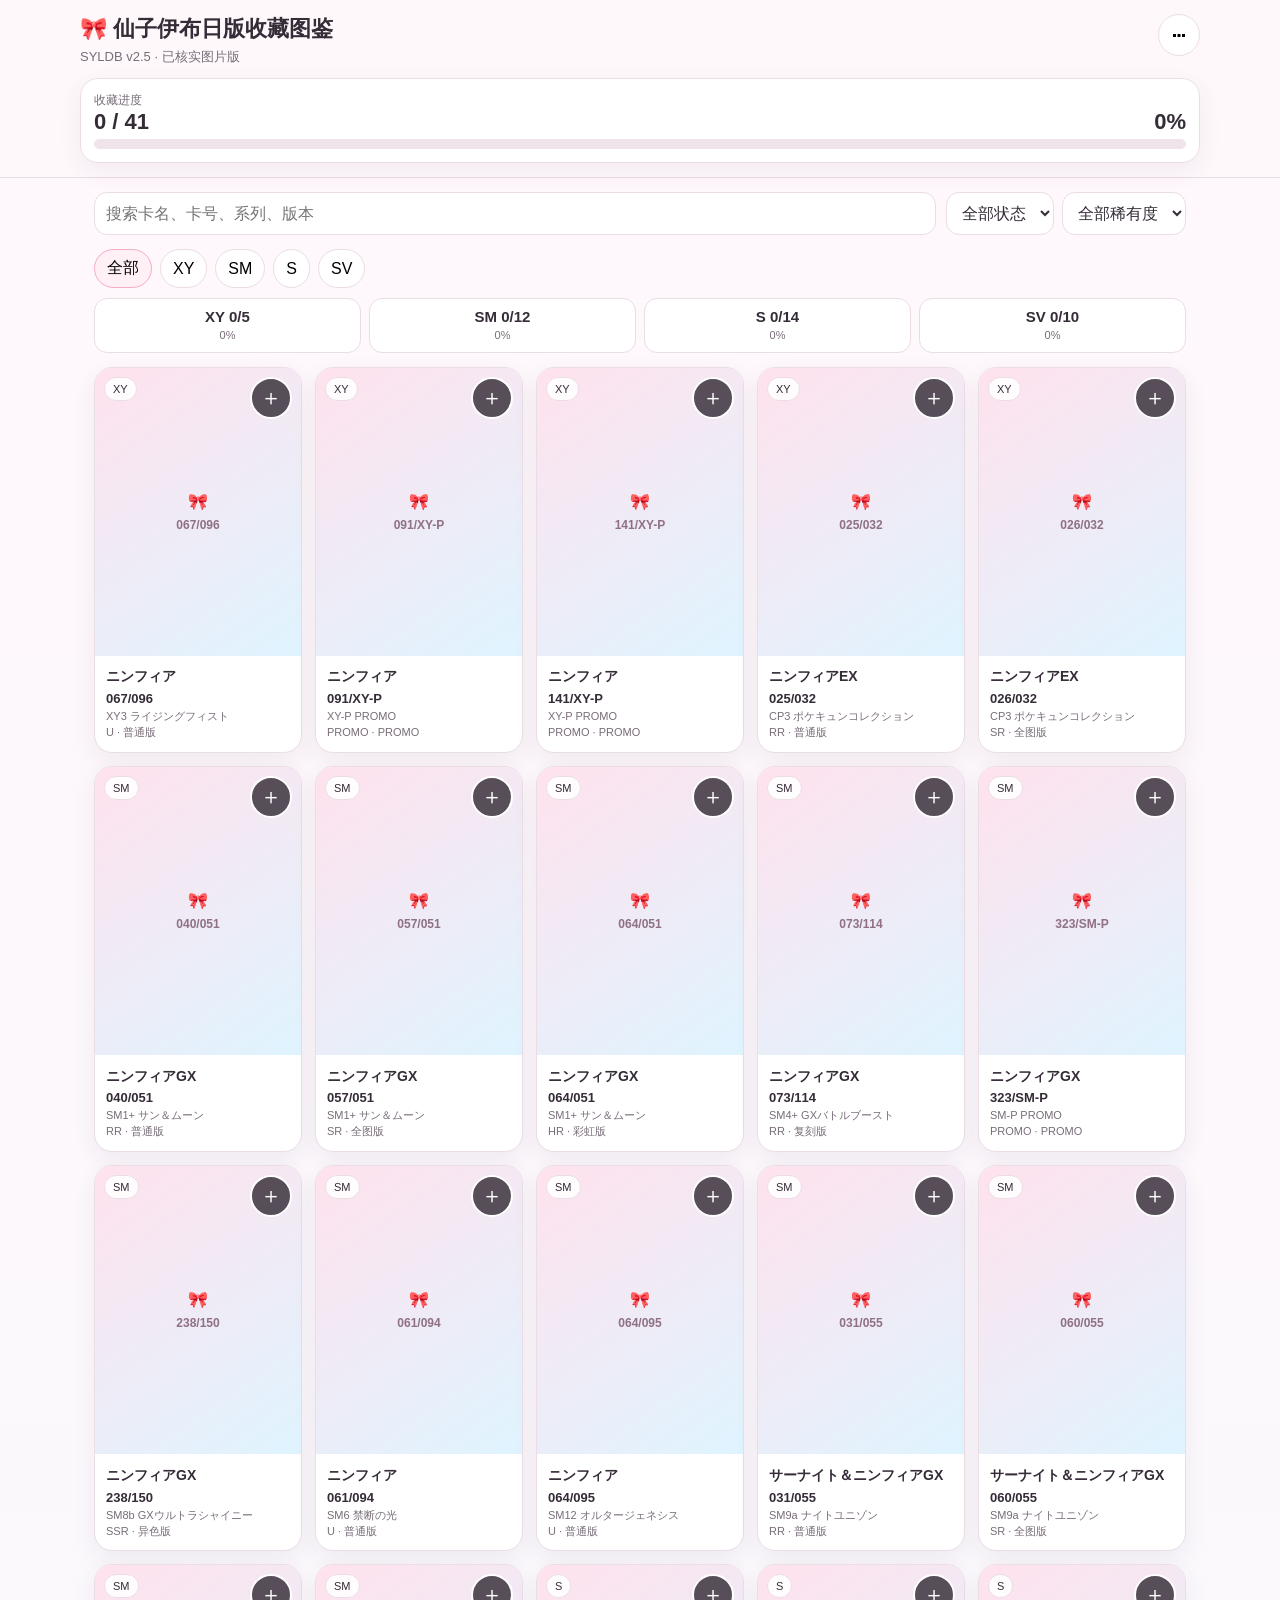
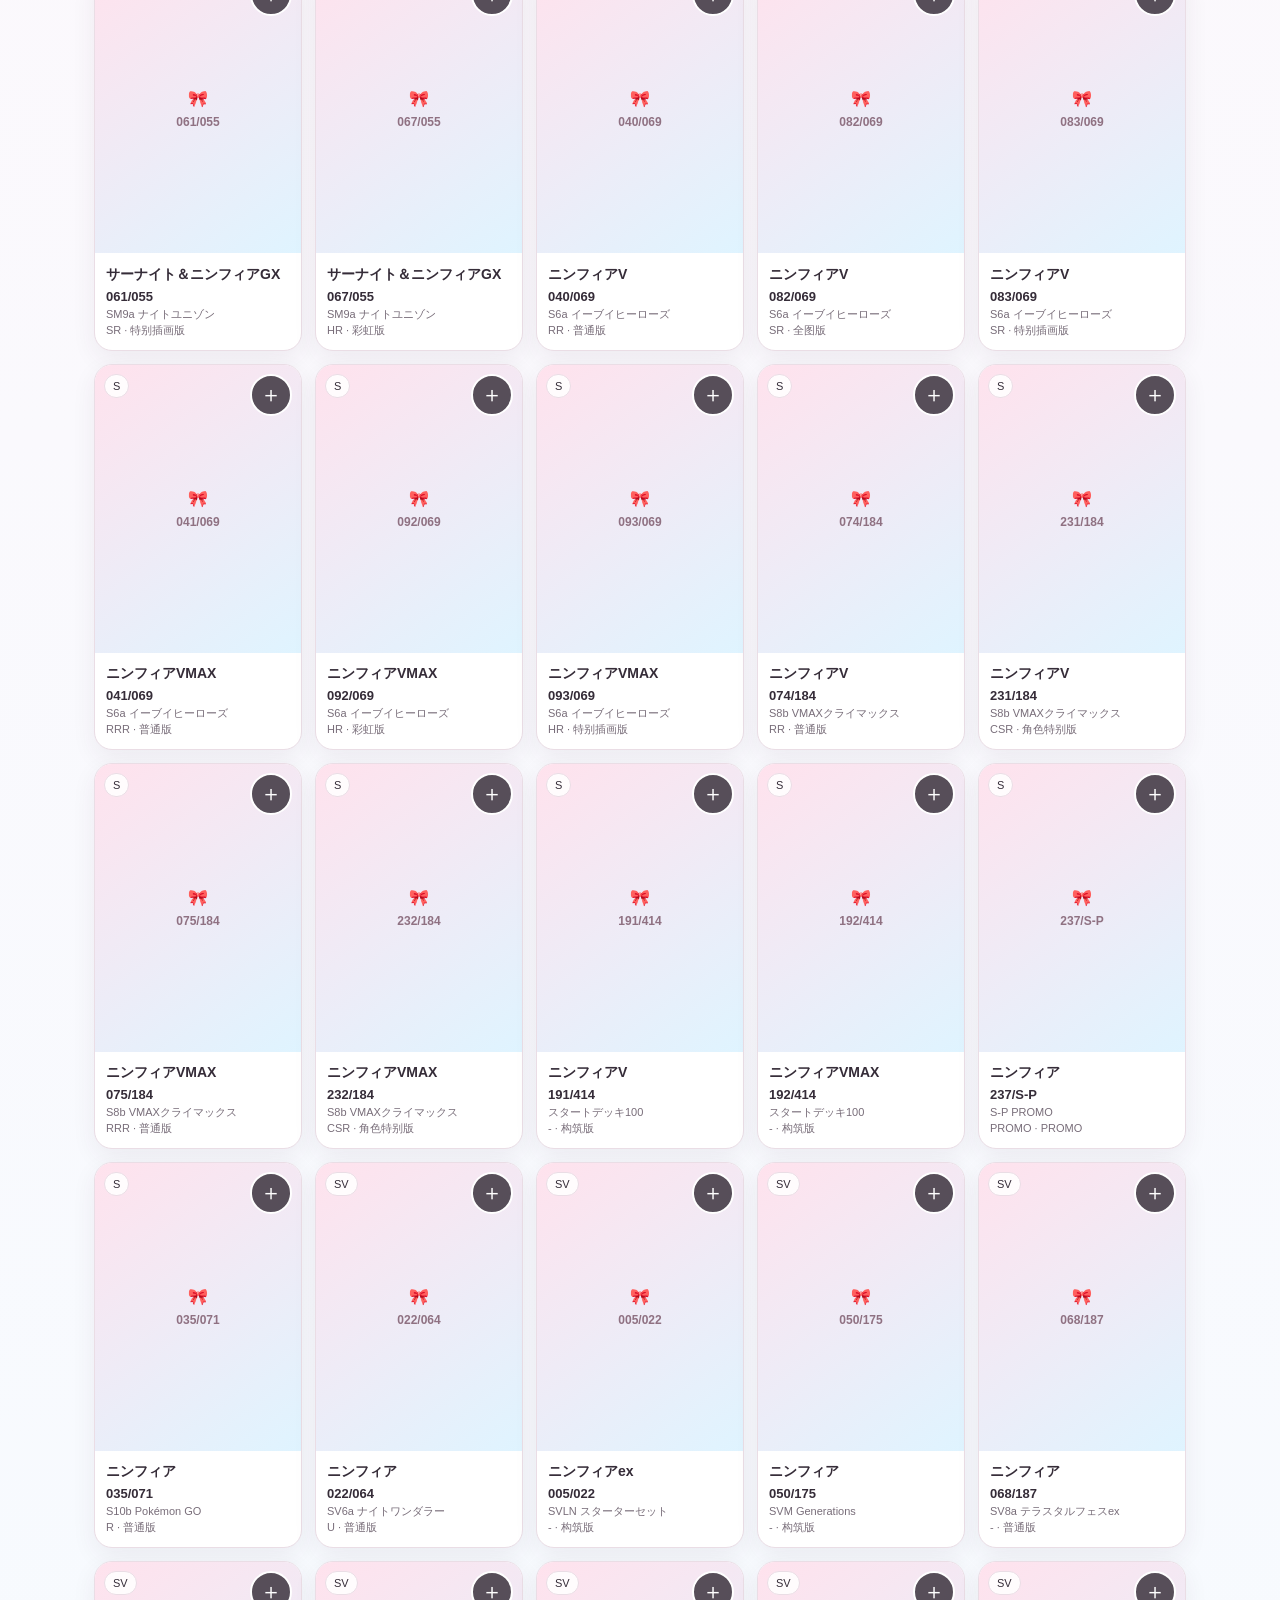
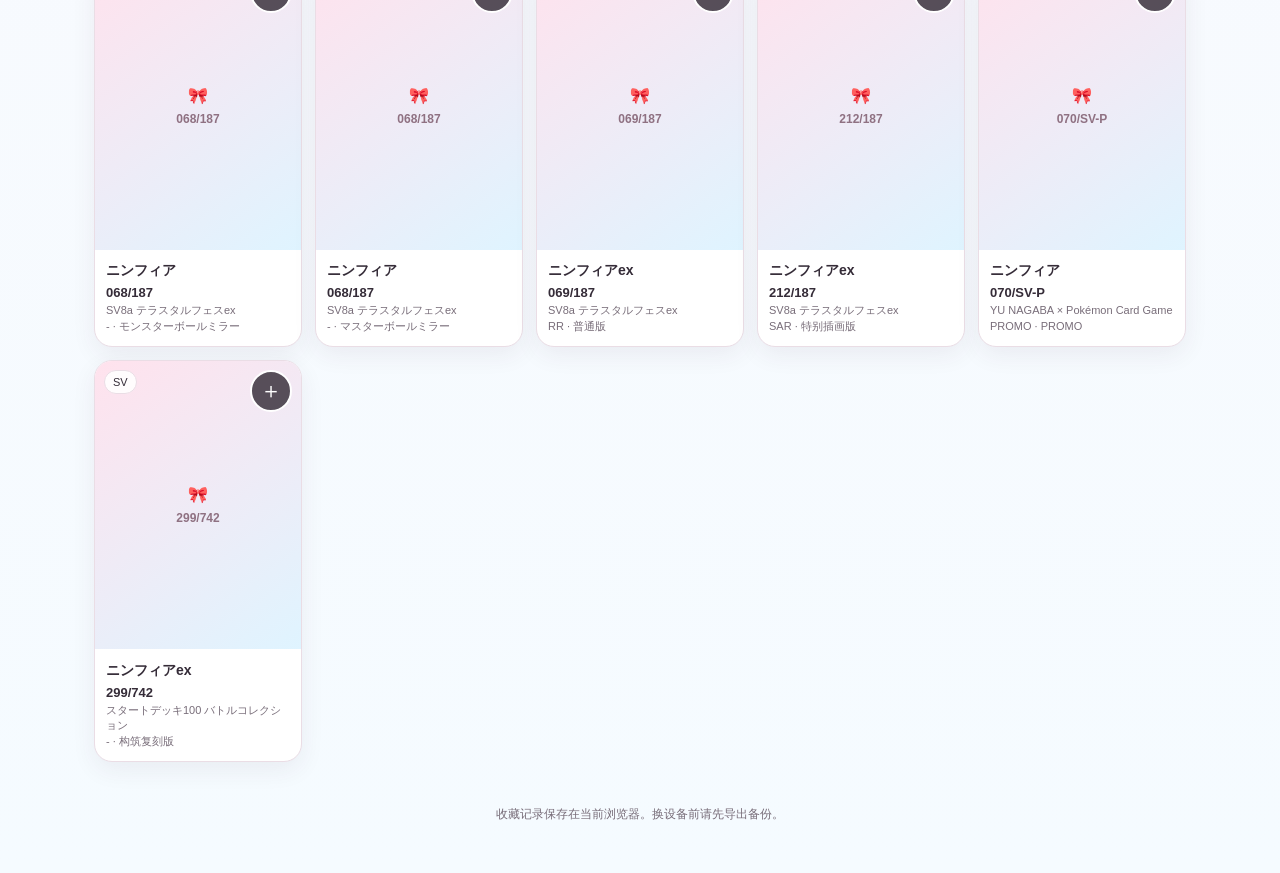
==== index.html @ 6b94fd40 "Add files via upload" ====
<!doctype html>
<html lang="zh-CN">
<head>
<meta charset="utf-8">
<meta name="viewport" content="width=device-width,initial-scale=1,viewport-fit=cover">
<meta name="theme-color" content="#f5abc8">
<meta name="apple-mobile-web-app-capable" content="yes">
<meta name="apple-mobile-web-app-status-bar-style" content="default">
<link rel="manifest" href="manifest.json">
<link rel="stylesheet" href="style-v25.css?v=2501">
<title>仙子伊布日版收藏图鉴</title>
</head>
<body>
<header class="app-header">
  <div class="title-row">
    <div>
      <h1>🎀 仙子伊布日版收藏图鉴</h1>
      <p>SYLDB v2.5 · 已核实图片版</p>
    </div>
    <button id="menuBtn" class="icon-btn" aria-label="更多">⋯</button>
  </div>
  <div class="summary-card">
    <div>
      <div class="summary-label">收藏进度</div>
      <div id="summaryCount" class="summary-number">0 / 0</div>
    </div>
    <div id="summaryPercent" class="summary-percent">0%</div>
    <div class="progress"><div id="progressBar"></div></div>
  </div>
</header>

<main>
  <section class="controls">
    <input id="searchInput" type="search" placeholder="搜索卡名、卡号、系列、版本">
    <div class="filter-row">
      <select id="statusFilter">
        <option value="all">全部状态</option>
        <option value="owned">已收集</option>
        <option value="missing">未收集</option>
      </select>
      <select id="rarityFilter">
        <option value="all">全部稀有度</option>
      </select>
    </div>
  </section>

  <nav id="eraTabs" class="era-tabs"></nav>

  <section id="eraStats" class="era-stats"></section>

  <section id="cardGrid" class="card-grid"></section>
  <div id="emptyState" class="empty-state" hidden>没有符合条件的卡。</div>
</main>

<div id="menuSheet" class="sheet" hidden>
  <div class="sheet-panel">
    <h2>数据管理</h2>
    <button id="exportBtn">导出收藏备份</button>
    <label class="sheet-action">导入收藏备份<input id="importFile" type="file" accept=".json" hidden></label>
    <button id="migrateBtn">迁移旧版收藏记录</button>
    <button id="resetBtn" class="danger">清空收藏状态</button>
    <button id="closeMenuBtn" class="secondary">关闭</button>
  </div>
</div>

<div id="detailModal" class="modal" hidden>
  <div class="modal-panel">
    <button id="closeModalBtn" class="modal-close">×</button>
    <div id="modalVisual" class="modal-visual"></div>
    <h2 id="modalName"></h2>
    <div id="modalNumber" class="modal-number"></div>
    <dl id="modalMeta"></dl>
    <button id="modalOwnedBtn" class="owned-action"></button>
    <a id="modalSource" target="_blank" rel="noopener" hidden>查看资料来源</a>
  </div>
</div>

<footer>收藏记录保存在当前浏览器。换设备前请先导出备份。</footer>
<script src="app-v25.js?v=2501"></script>
</body>
</html>
---- style-v25.css ----
:root{
  --pink:#f5abc8;--pink-soft:#fff0f6;--blue:#8fd0ec;--ink:#352c38;
  --muted:#786d79;--line:#eadde5;--bg:#fff8fb;--ok:#3ca66a;--danger:#c94f65;
}
*{box-sizing:border-box}
html,body{margin:0;min-height:100%;font-family:-apple-system,BlinkMacSystemFont,"Segoe UI","Noto Sans SC","Hiragino Sans",sans-serif;background:linear-gradient(180deg,#fff7fb,#f5fbff);color:var(--ink)}
button,input,select,label{font:inherit}
.app-header{position:sticky;top:0;z-index:20;padding:14px;background:rgba(255,248,251,.92);backdrop-filter:blur(16px);border-bottom:1px solid var(--line)}
.title-row{display:flex;justify-content:space-between;align-items:flex-start;gap:10px;max-width:1120px;margin:auto}
h1{font-size:22px;margin:0}.title-row p{margin:4px 0 0;font-size:13px;color:var(--muted)}
.icon-btn{width:42px;height:42px;border-radius:50%;border:1px solid var(--line);background:white;font-size:24px}
.summary-card{max-width:1120px;margin:12px auto 0;background:white;border:1px solid var(--line);border-radius:18px;padding:13px;display:grid;grid-template-columns:1fr auto;gap:4px 14px;box-shadow:0 8px 24px rgba(74,45,66,.07)}
.summary-label{font-size:12px;color:var(--muted)}.summary-number{font-size:22px;font-weight:800}.summary-percent{font-size:22px;font-weight:800;align-self:end}
.progress{grid-column:1/-1;height:10px;background:#eee4ea;border-radius:999px;overflow:hidden}.progress div{height:100%;width:0;background:linear-gradient(90deg,var(--pink),var(--blue));transition:.25s}
main{max-width:1120px;margin:auto;padding:14px}
.controls{display:grid;grid-template-columns:1fr auto;gap:10px;margin-bottom:12px}
.controls input,.controls select{border:1px solid var(--line);background:white;border-radius:13px;padding:11px;color:var(--ink)}
.filter-row{display:flex;gap:8px}
.era-tabs{display:flex;gap:8px;overflow:auto;padding:2px 0 10px}
.era-tab{border:1px solid var(--line);background:white;border-radius:999px;padding:8px 12px;white-space:nowrap}.era-tab.active{background:var(--pink-soft);border-color:var(--pink)}
.era-stats{display:grid;grid-template-columns:repeat(4,1fr);gap:8px;margin:0 0 14px}
.stat-box{background:white;border:1px solid var(--line);border-radius:13px;padding:9px;text-align:center}.stat-box b{display:block;font-size:15px}.stat-box span{font-size:11px;color:var(--muted)}
.card-grid{display:grid;grid-template-columns:repeat(auto-fill,minmax(185px,1fr));gap:13px}
.card{background:white;border:1px solid var(--line);border-radius:18px;overflow:hidden;box-shadow:0 8px 24px rgba(76,45,68,.07);position:relative;cursor:pointer}
.card.owned{outline:3px solid rgba(60,166,106,.45)}
.card-visual{aspect-ratio:2.5/3.5;background:linear-gradient(145deg,#ffe2ed,#dff4ff);display:grid;place-items:center;position:relative;overflow:hidden}
.card-visual img{width:100%;height:100%;object-fit:contain}
.card-placeholder{text-align:center;padding:12px;font-weight:800;color:#8f7182}.card-placeholder small{display:block;margin-top:7px;font-size:12px;font-weight:600}
.era-badge{position:absolute;top:9px;left:9px;padding:5px 8px;background:rgba(255,255,255,.9);border:1px solid var(--line);border-radius:999px;font-size:11px}
.owned-toggle{position:absolute;top:9px;right:9px;width:42px;height:42px;border-radius:50%;border:2px solid white;background:rgba(53,44,56,.82);color:white;font-size:22px;z-index:2}.owned .owned-toggle{background:var(--ok)}
.card-body{padding:11px}.card-name{font-size:14px;font-weight:800;line-height:1.35}.card-number{font-size:13px;font-weight:700;margin-top:5px}.card-meta{font-size:11px;color:var(--muted);line-height:1.45;margin-top:3px}
.empty-state{text-align:center;color:var(--muted);padding:45px 10px}
.sheet,.modal{position:fixed;inset:0;background:rgba(42,31,42,.36);z-index:50;display:grid;place-items:end center;padding:14px}
.sheet-panel,.modal-panel{width:min(520px,100%);background:white;border-radius:22px;padding:18px;box-shadow:0 20px 50px rgba(0,0,0,.2)}
.sheet-panel h2{margin-top:0}.sheet-panel button,.sheet-action{display:block;width:100%;border:1px solid var(--line);background:white;border-radius:13px;padding:12px;margin-top:9px;text-align:center;cursor:pointer}.sheet-panel .danger{color:var(--danger)}.sheet-panel .secondary{background:#f7f3f5}
.modal{place-items:center}.modal-panel{position:relative;max-height:90vh;overflow:auto}.modal-close{position:absolute;right:12px;top:12px;width:38px;height:38px;border-radius:50%;border:0;background:rgba(255,255,255,.9);font-size:25px}
.modal-visual{height:310px;border-radius:16px;background:linear-gradient(145deg,#ffe2ed,#dff4ff);display:grid;place-items:center;overflow:hidden;font-size:55px}.modal-visual img{width:100%;height:100%;object-fit:contain}
.modal-panel h2{margin-bottom:4px}.modal-number{font-weight:800}.modal-panel dl{display:grid;grid-template-columns:auto 1fr;gap:8px 14px;font-size:14px}.modal-panel dt{color:var(--muted)}.modal-panel dd{margin:0}
.owned-action{width:100%;border:0;border-radius:13px;padding:12px;background:var(--ink);color:white;font-weight:800}.owned-action.is-owned{background:var(--ok)}
#modalSource{display:block;text-align:center;margin-top:12px;color:#267a9f;text-decoration:none}
footer{text-align:center;padding:30px 15px 50px;color:var(--muted);font-size:12px}
[hidden]{display:none!important}
@media(max-width:720px){
  .controls{grid-template-columns:1fr}.filter-row{display:grid;grid-template-columns:1fr 1fr}
  .era-stats{grid-template-columns:repeat(2,1fr)}
  .card-grid{grid-template-columns:repeat(2,minmax(0,1fr));gap:10px}
  .card-body{padding:9px}.card-name{font-size:13px}
}

/* V2.2 hard safety rules: prevent any remote image from expanding the page. */
img{display:block;max-width:100%;height:auto}
.card-grid>.card{min-width:0}
.card-visual{width:100%;height:auto;min-height:0;contain:layout paint;isolation:isolate}
.card-visual>img{
  position:absolute!important;
  inset:0!important;
  width:100%!important;
  height:100%!important;
  max-width:100%!important;
  max-height:100%!important;
  object-fit:contain!important;
  object-position:center!important;
  margin:0!important;
}
.card-placeholder{position:relative;z-index:0}
.modal-visual>img{
  width:100%!important;
  height:100%!important;
  max-width:100%!important;
  max-height:100%!important;
  object-fit:contain!important;
}
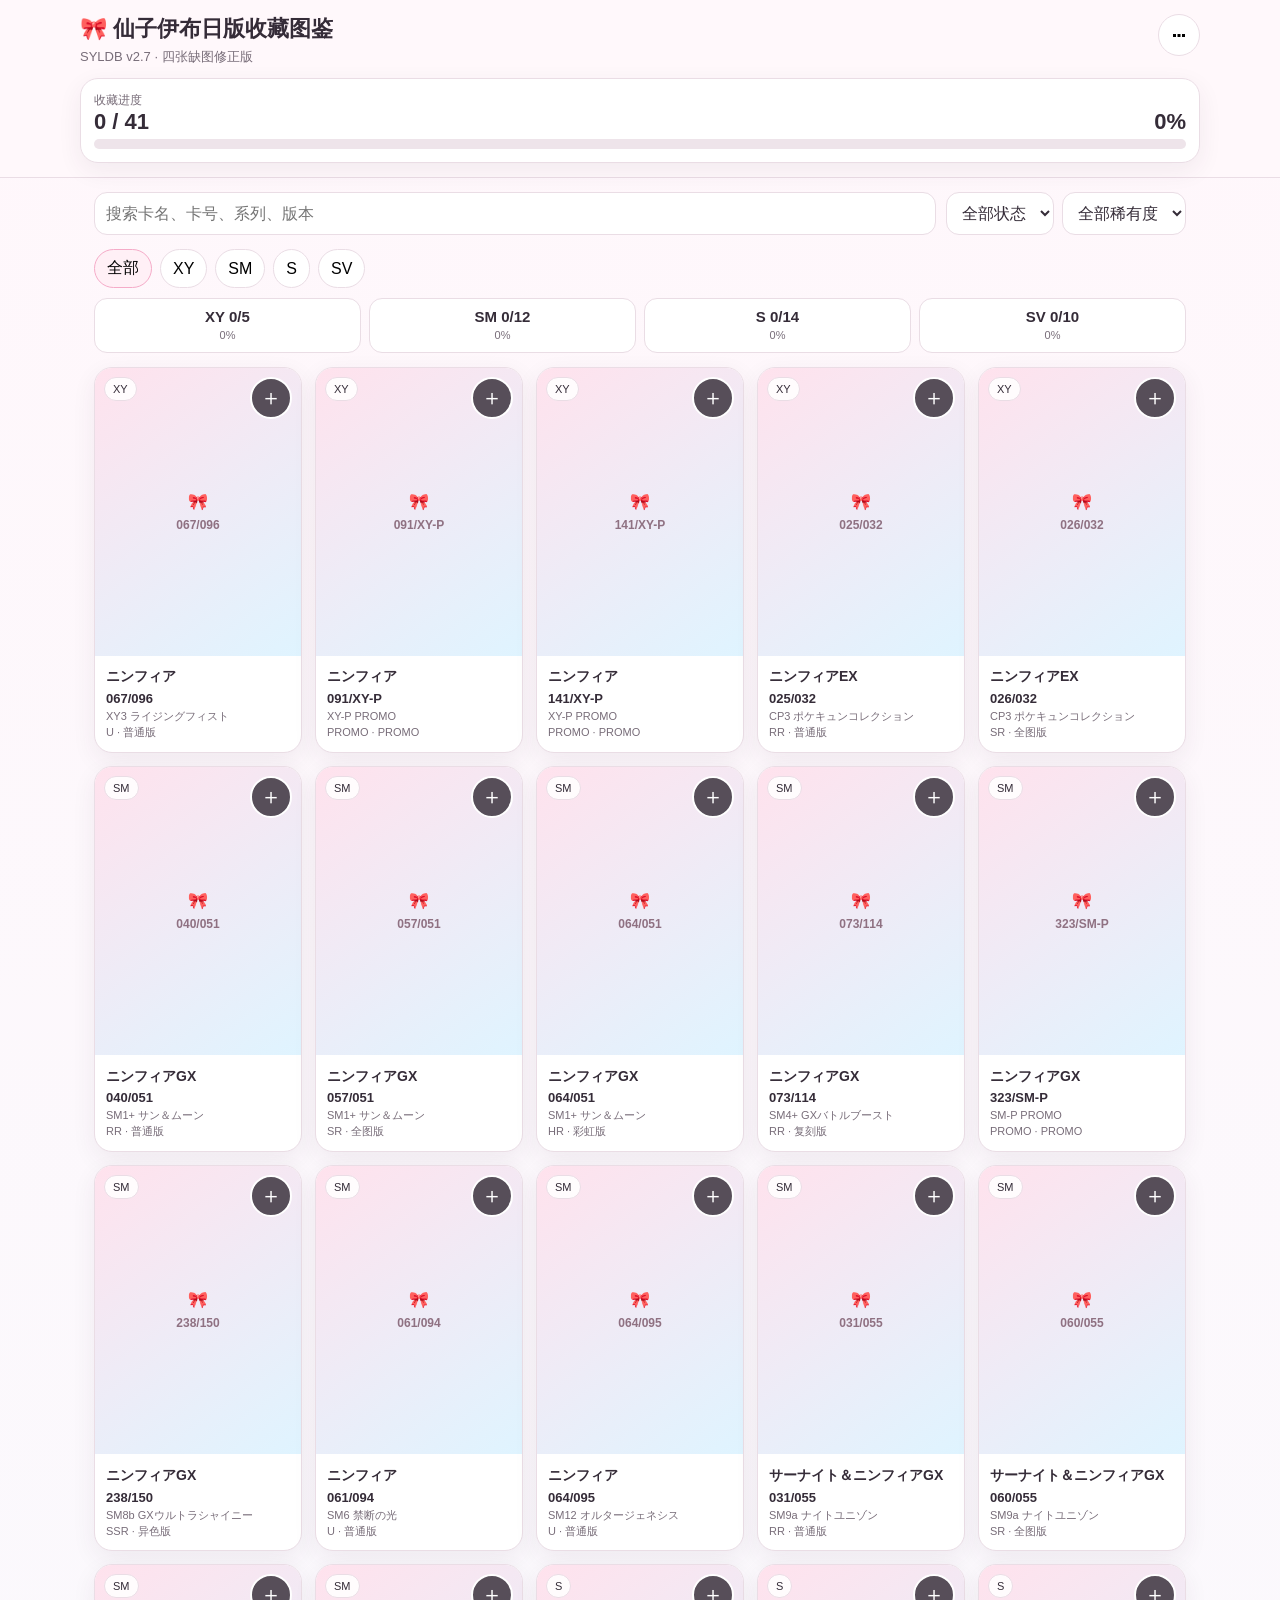
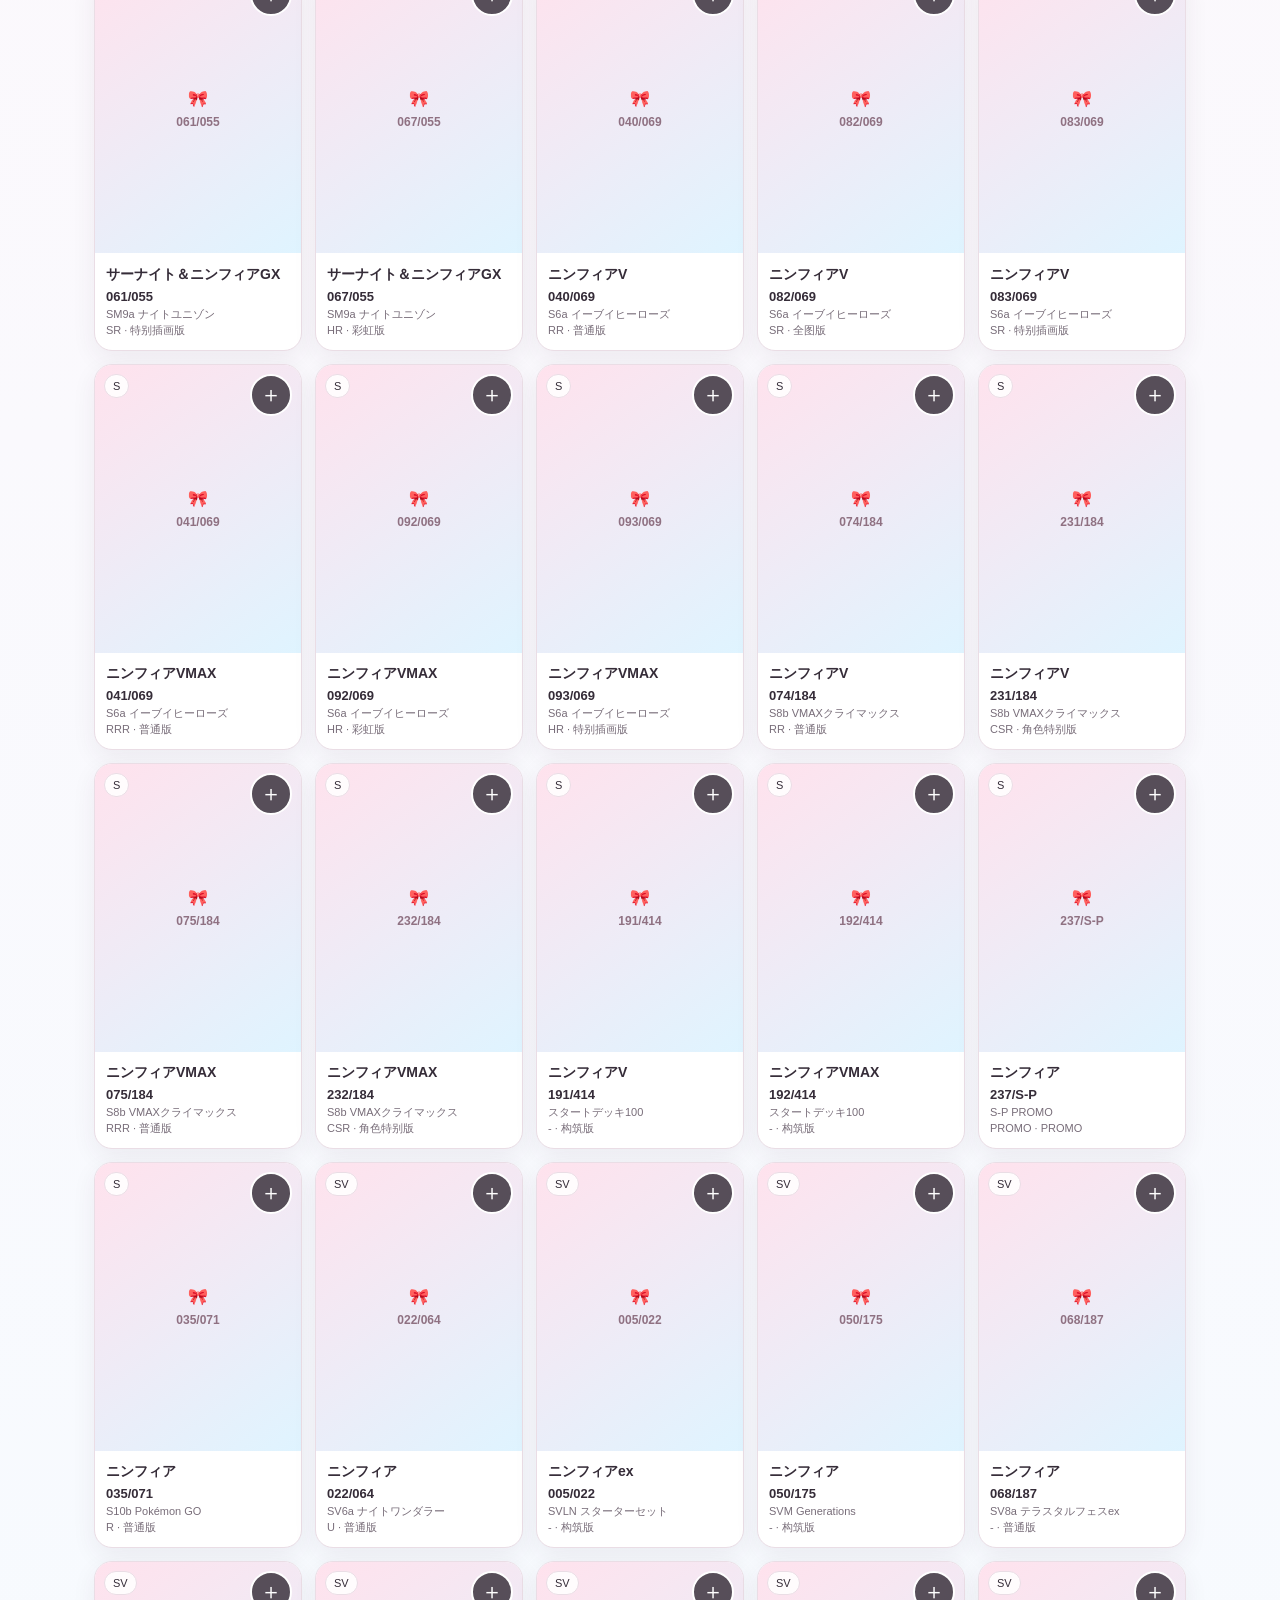
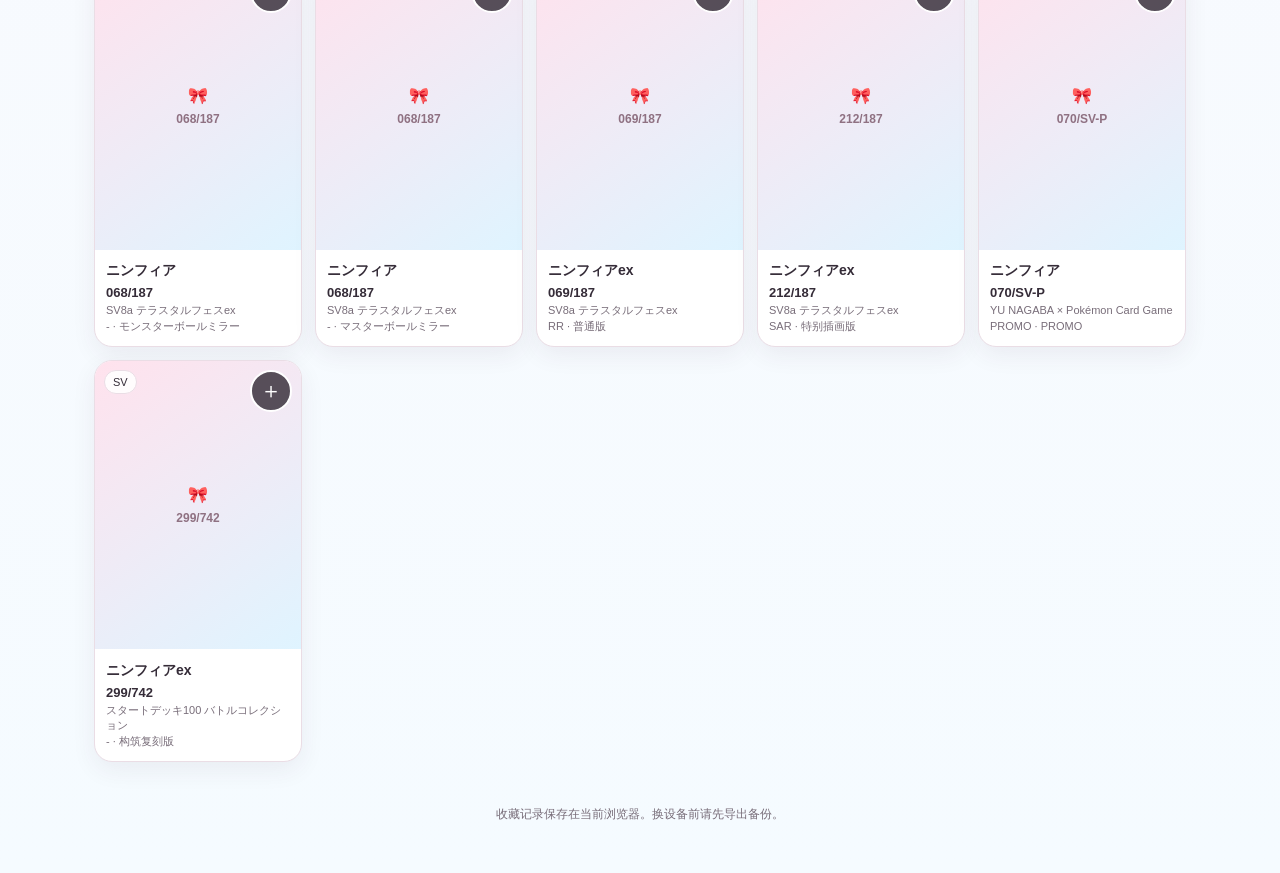
==== commit 126f6ae0: "Add files via upload" ====
--- a/index.html
+++ b/index.html
@@ -7,7 +7,7 @@
 <meta name="apple-mobile-web-app-capable" content="yes">
 <meta name="apple-mobile-web-app-status-bar-style" content="default">
 <link rel="manifest" href="manifest.json">
-<link rel="stylesheet" href="style-v25.css?v=2501">
+<link rel="stylesheet" href="style-v27.css?v=2701">
 <title>仙子伊布日版收藏图鉴</title>
 </head>
 <body>
@@ -15,7 +15,7 @@
   <div class="title-row">
     <div>
       <h1>🎀 仙子伊布日版收藏图鉴</h1>
-      <p>SYLDB v2.5 · 已核实图片版</p>
+      <p>SYLDB v2.7 · 四张缺图修正版</p>
     </div>
     <button id="menuBtn" class="icon-btn" aria-label="更多">⋯</button>
   </div>
@@ -76,6 +76,6 @@
 </div>
 
 <footer>收藏记录保存在当前浏览器。换设备前请先导出备份。</footer>
-<script src="app-v25.js?v=2501"></script>
+<script src="app-v27.js?v=2701"></script>
 </body>
 </html>
--- a/style-v27.css
+++ b/style-v27.css
@@ -0,0 +1,73 @@
+
+:root{
+  --pink:#f5abc8;--pink-soft:#fff0f6;--blue:#8fd0ec;--ink:#352c38;
+  --muted:#786d79;--line:#eadde5;--bg:#fff8fb;--ok:#3ca66a;--danger:#c94f65;
+}
+*{box-sizing:border-box}
+html,body{margin:0;min-height:100%;font-family:-apple-system,BlinkMacSystemFont,"Segoe UI","Noto Sans SC","Hiragino Sans",sans-serif;background:linear-gradient(180deg,#fff7fb,#f5fbff);color:var(--ink)}
+button,input,select,label{font:inherit}
+.app-header{position:sticky;top:0;z-index:20;padding:14px;background:rgba(255,248,251,.92);backdrop-filter:blur(16px);border-bottom:1px solid var(--line)}
+.title-row{display:flex;justify-content:space-between;align-items:flex-start;gap:10px;max-width:1120px;margin:auto}
+h1{font-size:22px;margin:0}.title-row p{margin:4px 0 0;font-size:13px;color:var(--muted)}
+.icon-btn{width:42px;height:42px;border-radius:50%;border:1px solid var(--line);background:white;font-size:24px}
+.summary-card{max-width:1120px;margin:12px auto 0;background:white;border:1px solid var(--line);border-radius:18px;padding:13px;display:grid;grid-template-columns:1fr auto;gap:4px 14px;box-shadow:0 8px 24px rgba(74,45,66,.07)}
+.summary-label{font-size:12px;color:var(--muted)}.summary-number{font-size:22px;font-weight:800}.summary-percent{font-size:22px;font-weight:800;align-self:end}
+.progress{grid-column:1/-1;height:10px;background:#eee4ea;border-radius:999px;overflow:hidden}.progress div{height:100%;width:0;background:linear-gradient(90deg,var(--pink),var(--blue));transition:.25s}
+main{max-width:1120px;margin:auto;padding:14px}
+.controls{display:grid;grid-template-columns:1fr auto;gap:10px;margin-bottom:12px}
+.controls input,.controls select{border:1px solid var(--line);background:white;border-radius:13px;padding:11px;color:var(--ink)}
+.filter-row{display:flex;gap:8px}
+.era-tabs{display:flex;gap:8px;overflow:auto;padding:2px 0 10px}
+.era-tab{border:1px solid var(--line);background:white;border-radius:999px;padding:8px 12px;white-space:nowrap}.era-tab.active{background:var(--pink-soft);border-color:var(--pink)}
+.era-stats{display:grid;grid-template-columns:repeat(4,1fr);gap:8px;margin:0 0 14px}
+.stat-box{background:white;border:1px solid var(--line);border-radius:13px;padding:9px;text-align:center}.stat-box b{display:block;font-size:15px}.stat-box span{font-size:11px;color:var(--muted)}
+.card-grid{display:grid;grid-template-columns:repeat(auto-fill,minmax(185px,1fr));gap:13px}
+.card{background:white;border:1px solid var(--line);border-radius:18px;overflow:hidden;box-shadow:0 8px 24px rgba(76,45,68,.07);position:relative;cursor:pointer}
+.card.owned{outline:3px solid rgba(60,166,106,.45)}
+.card-visual{aspect-ratio:2.5/3.5;background:linear-gradient(145deg,#ffe2ed,#dff4ff);display:grid;place-items:center;position:relative;overflow:hidden}
+.card-visual img{width:100%;height:100%;object-fit:contain}
+.card-placeholder{text-align:center;padding:12px;font-weight:800;color:#8f7182}.card-placeholder small{display:block;margin-top:7px;font-size:12px;font-weight:600}
+.era-badge{position:absolute;top:9px;left:9px;padding:5px 8px;background:rgba(255,255,255,.9);border:1px solid var(--line);border-radius:999px;font-size:11px}
+.owned-toggle{position:absolute;top:9px;right:9px;width:42px;height:42px;border-radius:50%;border:2px solid white;background:rgba(53,44,56,.82);color:white;font-size:22px;z-index:2}.owned .owned-toggle{background:var(--ok)}
+.card-body{padding:11px}.card-name{font-size:14px;font-weight:800;line-height:1.35}.card-number{font-size:13px;font-weight:700;margin-top:5px}.card-meta{font-size:11px;color:var(--muted);line-height:1.45;margin-top:3px}
+.empty-state{text-align:center;color:var(--muted);padding:45px 10px}
+.sheet,.modal{position:fixed;inset:0;background:rgba(42,31,42,.36);z-index:50;display:grid;place-items:end center;padding:14px}
+.sheet-panel,.modal-panel{width:min(520px,100%);background:white;border-radius:22px;padding:18px;box-shadow:0 20px 50px rgba(0,0,0,.2)}
+.sheet-panel h2{margin-top:0}.sheet-panel button,.sheet-action{display:block;width:100%;border:1px solid var(--line);background:white;border-radius:13px;padding:12px;margin-top:9px;text-align:center;cursor:pointer}.sheet-panel .danger{color:var(--danger)}.sheet-panel .secondary{background:#f7f3f5}
+.modal{place-items:center}.modal-panel{position:relative;max-height:90vh;overflow:auto}.modal-close{position:absolute;right:12px;top:12px;width:38px;height:38px;border-radius:50%;border:0;background:rgba(255,255,255,.9);font-size:25px}
+.modal-visual{height:310px;border-radius:16px;background:linear-gradient(145deg,#ffe2ed,#dff4ff);display:grid;place-items:center;overflow:hidden;font-size:55px}.modal-visual img{width:100%;height:100%;object-fit:contain}
+.modal-panel h2{margin-bottom:4px}.modal-number{font-weight:800}.modal-panel dl{display:grid;grid-template-columns:auto 1fr;gap:8px 14px;font-size:14px}.modal-panel dt{color:var(--muted)}.modal-panel dd{margin:0}
+.owned-action{width:100%;border:0;border-radius:13px;padding:12px;background:var(--ink);color:white;font-weight:800}.owned-action.is-owned{background:var(--ok)}
+#modalSource{display:block;text-align:center;margin-top:12px;color:#267a9f;text-decoration:none}
+footer{text-align:center;padding:30px 15px 50px;color:var(--muted);font-size:12px}
+[hidden]{display:none!important}
+@media(max-width:720px){
+  .controls{grid-template-columns:1fr}.filter-row{display:grid;grid-template-columns:1fr 1fr}
+  .era-stats{grid-template-columns:repeat(2,1fr)}
+  .card-grid{grid-template-columns:repeat(2,minmax(0,1fr));gap:10px}
+  .card-body{padding:9px}.card-name{font-size:13px}
+}
+
+/* V2.2 hard safety rules: prevent any remote image from expanding the page. */
+img{display:block;max-width:100%;height:auto}
+.card-grid>.card{min-width:0}
+.card-visual{width:100%;height:auto;min-height:0;contain:layout paint;isolation:isolate}
+.card-visual>img{
+  position:absolute!important;
+  inset:0!important;
+  width:100%!important;
+  height:100%!important;
+  max-width:100%!important;
+  max-height:100%!important;
+  object-fit:contain!important;
+  object-position:center!important;
+  margin:0!important;
+}
+.card-placeholder{position:relative;z-index:0}
+.modal-visual>img{
+  width:100%!important;
+  height:100%!important;
+  max-width:100%!important;
+  max-height:100%!important;
+  object-fit:contain!important;
+}
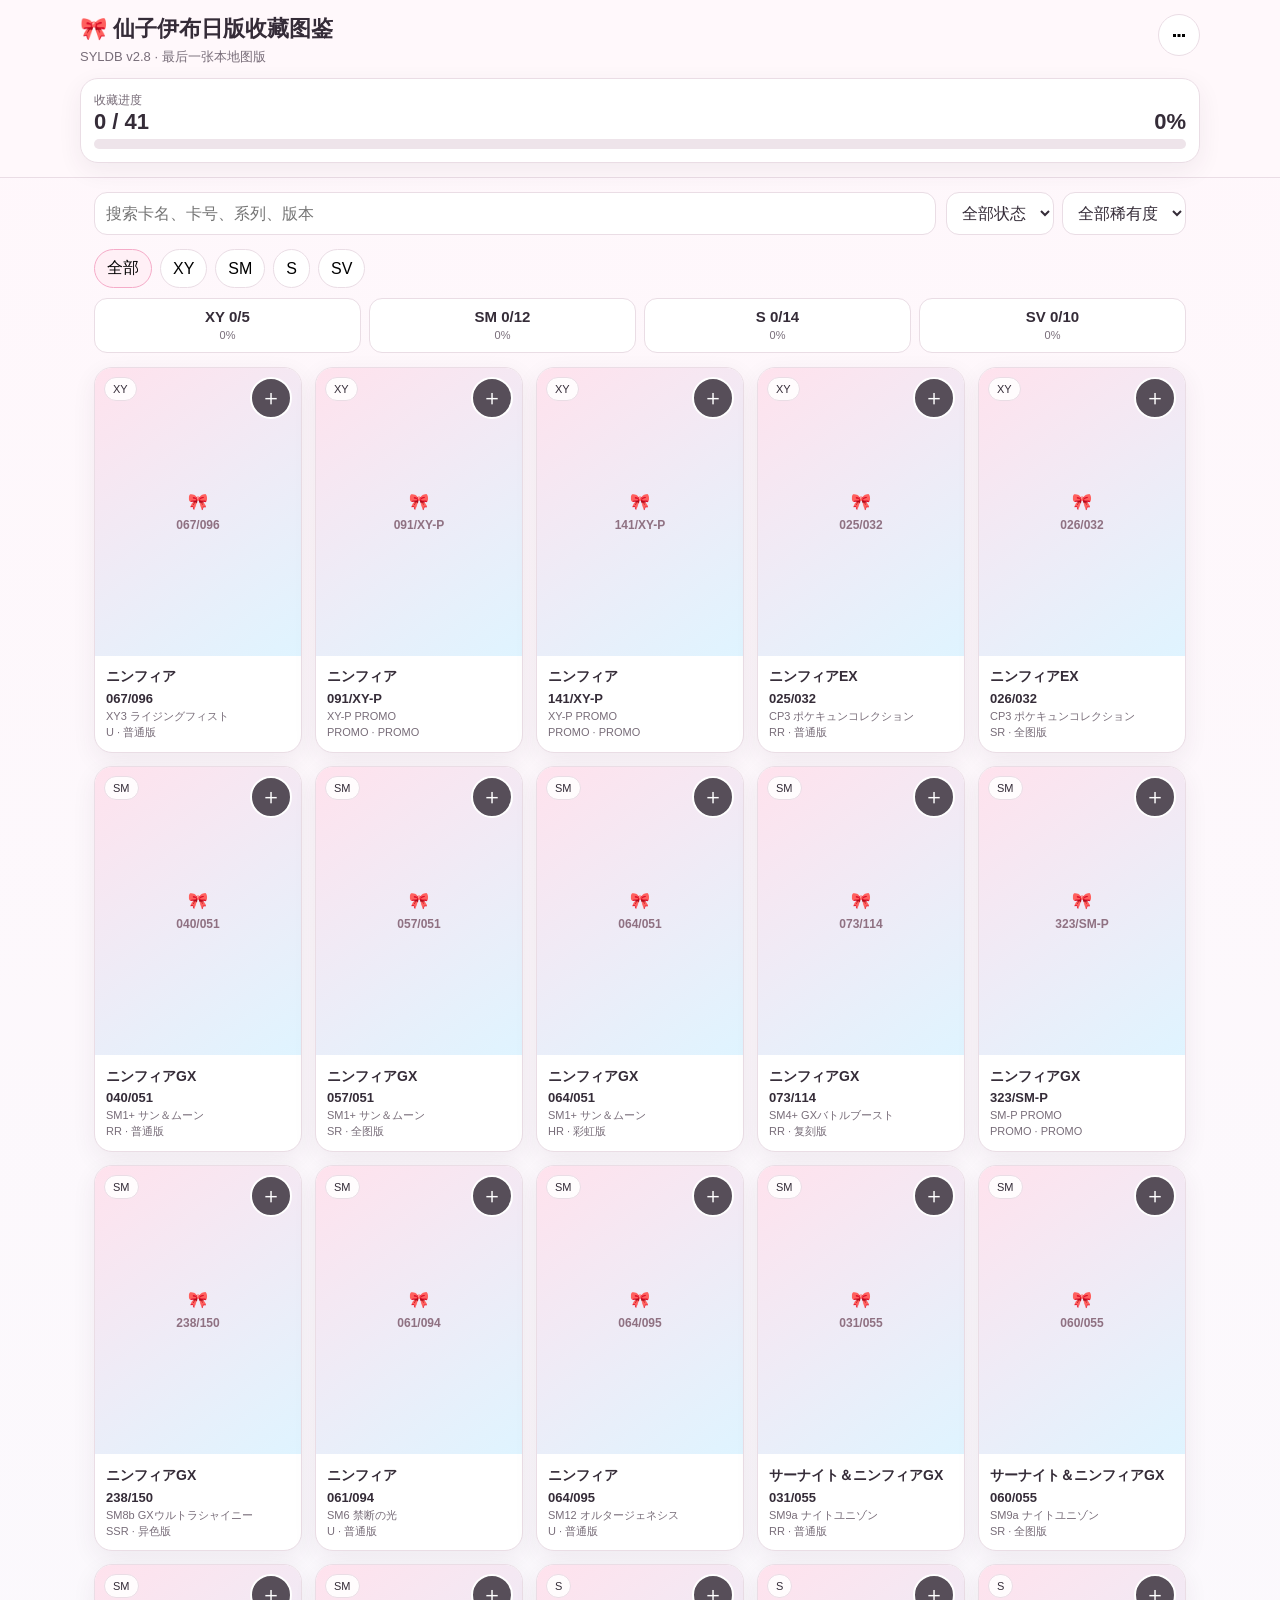
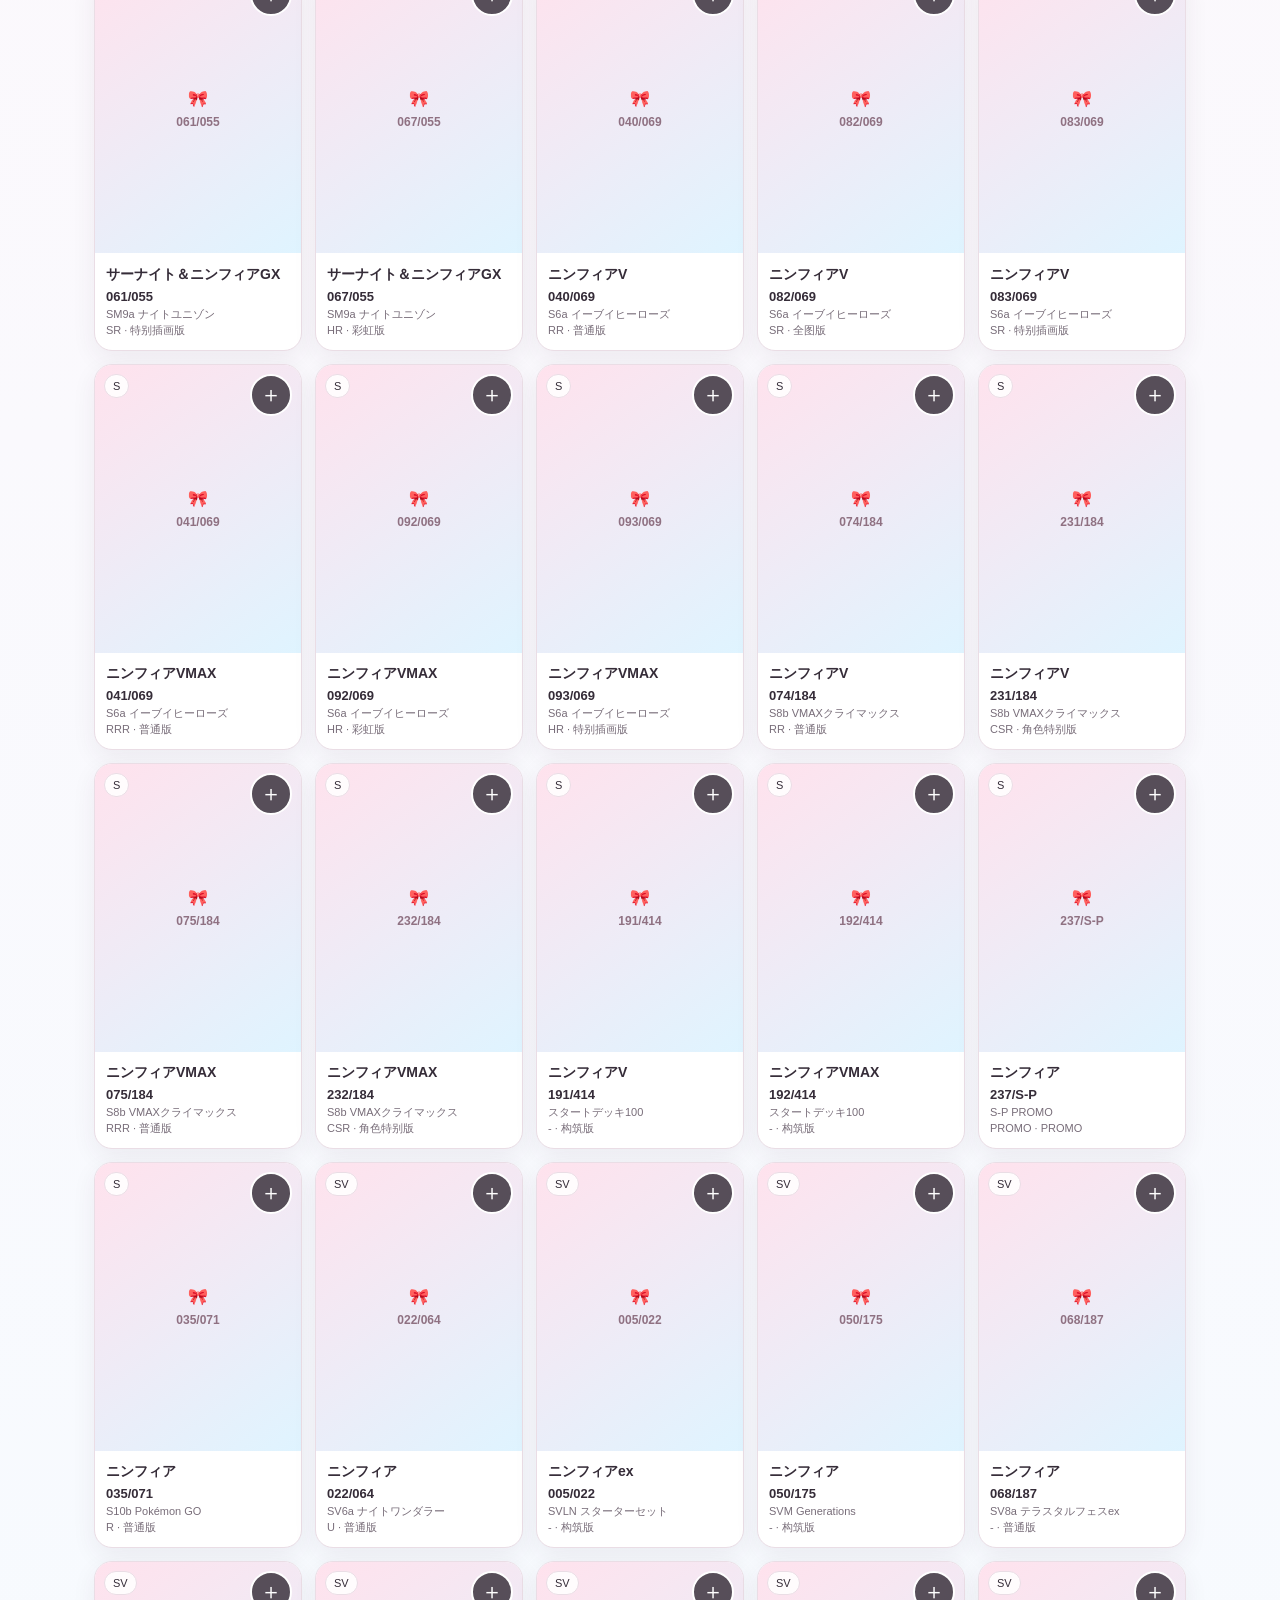
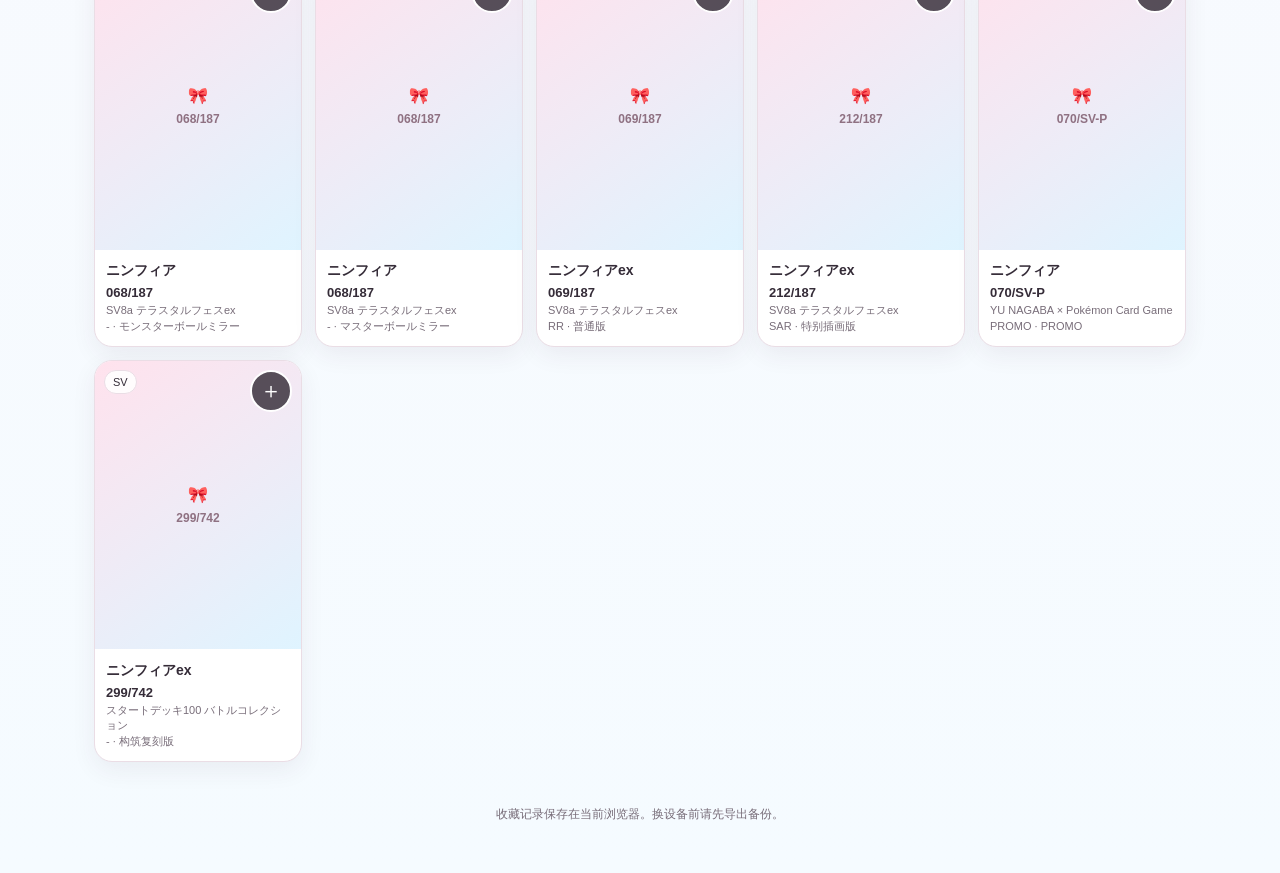
==== commit 21b1bfda: "Add files via upload" ====
--- a/index.html
+++ b/index.html
@@ -7,7 +7,7 @@
 <meta name="apple-mobile-web-app-capable" content="yes">
 <meta name="apple-mobile-web-app-status-bar-style" content="default">
 <link rel="manifest" href="manifest.json">
-<link rel="stylesheet" href="style-v27.css?v=2701">
+<link rel="stylesheet" href="style-v28.css?v=2801">
 <title>仙子伊布日版收藏图鉴</title>
 </head>
 <body>
@@ -15,7 +15,7 @@
   <div class="title-row">
     <div>
       <h1>🎀 仙子伊布日版收藏图鉴</h1>
-      <p>SYLDB v2.7 · 四张缺图修正版</p>
+      <p>SYLDB v2.8 · 最后一张本地图版</p>
     </div>
     <button id="menuBtn" class="icon-btn" aria-label="更多">⋯</button>
   </div>
@@ -76,6 +76,6 @@
 </div>
 
 <footer>收藏记录保存在当前浏览器。换设备前请先导出备份。</footer>
-<script src="app-v27.js?v=2701"></script>
+<script src="app-v28.js?v=2801"></script>
 </body>
 </html>
--- a/style-v28.css
+++ b/style-v28.css
@@ -0,0 +1,73 @@
+
+:root{
+  --pink:#f5abc8;--pink-soft:#fff0f6;--blue:#8fd0ec;--ink:#352c38;
+  --muted:#786d79;--line:#eadde5;--bg:#fff8fb;--ok:#3ca66a;--danger:#c94f65;
+}
+*{box-sizing:border-box}
+html,body{margin:0;min-height:100%;font-family:-apple-system,BlinkMacSystemFont,"Segoe UI","Noto Sans SC","Hiragino Sans",sans-serif;background:linear-gradient(180deg,#fff7fb,#f5fbff);color:var(--ink)}
+button,input,select,label{font:inherit}
+.app-header{position:sticky;top:0;z-index:20;padding:14px;background:rgba(255,248,251,.92);backdrop-filter:blur(16px);border-bottom:1px solid var(--line)}
+.title-row{display:flex;justify-content:space-between;align-items:flex-start;gap:10px;max-width:1120px;margin:auto}
+h1{font-size:22px;margin:0}.title-row p{margin:4px 0 0;font-size:13px;color:var(--muted)}
+.icon-btn{width:42px;height:42px;border-radius:50%;border:1px solid var(--line);background:white;font-size:24px}
+.summary-card{max-width:1120px;margin:12px auto 0;background:white;border:1px solid var(--line);border-radius:18px;padding:13px;display:grid;grid-template-columns:1fr auto;gap:4px 14px;box-shadow:0 8px 24px rgba(74,45,66,.07)}
+.summary-label{font-size:12px;color:var(--muted)}.summary-number{font-size:22px;font-weight:800}.summary-percent{font-size:22px;font-weight:800;align-self:end}
+.progress{grid-column:1/-1;height:10px;background:#eee4ea;border-radius:999px;overflow:hidden}.progress div{height:100%;width:0;background:linear-gradient(90deg,var(--pink),var(--blue));transition:.25s}
+main{max-width:1120px;margin:auto;padding:14px}
+.controls{display:grid;grid-template-columns:1fr auto;gap:10px;margin-bottom:12px}
+.controls input,.controls select{border:1px solid var(--line);background:white;border-radius:13px;padding:11px;color:var(--ink)}
+.filter-row{display:flex;gap:8px}
+.era-tabs{display:flex;gap:8px;overflow:auto;padding:2px 0 10px}
+.era-tab{border:1px solid var(--line);background:white;border-radius:999px;padding:8px 12px;white-space:nowrap}.era-tab.active{background:var(--pink-soft);border-color:var(--pink)}
+.era-stats{display:grid;grid-template-columns:repeat(4,1fr);gap:8px;margin:0 0 14px}
+.stat-box{background:white;border:1px solid var(--line);border-radius:13px;padding:9px;text-align:center}.stat-box b{display:block;font-size:15px}.stat-box span{font-size:11px;color:var(--muted)}
+.card-grid{display:grid;grid-template-columns:repeat(auto-fill,minmax(185px,1fr));gap:13px}
+.card{background:white;border:1px solid var(--line);border-radius:18px;overflow:hidden;box-shadow:0 8px 24px rgba(76,45,68,.07);position:relative;cursor:pointer}
+.card.owned{outline:3px solid rgba(60,166,106,.45)}
+.card-visual{aspect-ratio:2.5/3.5;background:linear-gradient(145deg,#ffe2ed,#dff4ff);display:grid;place-items:center;position:relative;overflow:hidden}
+.card-visual img{width:100%;height:100%;object-fit:contain}
+.card-placeholder{text-align:center;padding:12px;font-weight:800;color:#8f7182}.card-placeholder small{display:block;margin-top:7px;font-size:12px;font-weight:600}
+.era-badge{position:absolute;top:9px;left:9px;padding:5px 8px;background:rgba(255,255,255,.9);border:1px solid var(--line);border-radius:999px;font-size:11px}
+.owned-toggle{position:absolute;top:9px;right:9px;width:42px;height:42px;border-radius:50%;border:2px solid white;background:rgba(53,44,56,.82);color:white;font-size:22px;z-index:2}.owned .owned-toggle{background:var(--ok)}
+.card-body{padding:11px}.card-name{font-size:14px;font-weight:800;line-height:1.35}.card-number{font-size:13px;font-weight:700;margin-top:5px}.card-meta{font-size:11px;color:var(--muted);line-height:1.45;margin-top:3px}
+.empty-state{text-align:center;color:var(--muted);padding:45px 10px}
+.sheet,.modal{position:fixed;inset:0;background:rgba(42,31,42,.36);z-index:50;display:grid;place-items:end center;padding:14px}
+.sheet-panel,.modal-panel{width:min(520px,100%);background:white;border-radius:22px;padding:18px;box-shadow:0 20px 50px rgba(0,0,0,.2)}
+.sheet-panel h2{margin-top:0}.sheet-panel button,.sheet-action{display:block;width:100%;border:1px solid var(--line);background:white;border-radius:13px;padding:12px;margin-top:9px;text-align:center;cursor:pointer}.sheet-panel .danger{color:var(--danger)}.sheet-panel .secondary{background:#f7f3f5}
+.modal{place-items:center}.modal-panel{position:relative;max-height:90vh;overflow:auto}.modal-close{position:absolute;right:12px;top:12px;width:38px;height:38px;border-radius:50%;border:0;background:rgba(255,255,255,.9);font-size:25px}
+.modal-visual{height:310px;border-radius:16px;background:linear-gradient(145deg,#ffe2ed,#dff4ff);display:grid;place-items:center;overflow:hidden;font-size:55px}.modal-visual img{width:100%;height:100%;object-fit:contain}
+.modal-panel h2{margin-bottom:4px}.modal-number{font-weight:800}.modal-panel dl{display:grid;grid-template-columns:auto 1fr;gap:8px 14px;font-size:14px}.modal-panel dt{color:var(--muted)}.modal-panel dd{margin:0}
+.owned-action{width:100%;border:0;border-radius:13px;padding:12px;background:var(--ink);color:white;font-weight:800}.owned-action.is-owned{background:var(--ok)}
+#modalSource{display:block;text-align:center;margin-top:12px;color:#267a9f;text-decoration:none}
+footer{text-align:center;padding:30px 15px 50px;color:var(--muted);font-size:12px}
+[hidden]{display:none!important}
+@media(max-width:720px){
+  .controls{grid-template-columns:1fr}.filter-row{display:grid;grid-template-columns:1fr 1fr}
+  .era-stats{grid-template-columns:repeat(2,1fr)}
+  .card-grid{grid-template-columns:repeat(2,minmax(0,1fr));gap:10px}
+  .card-body{padding:9px}.card-name{font-size:13px}
+}
+
+/* V2.2 hard safety rules: prevent any remote image from expanding the page. */
+img{display:block;max-width:100%;height:auto}
+.card-grid>.card{min-width:0}
+.card-visual{width:100%;height:auto;min-height:0;contain:layout paint;isolation:isolate}
+.card-visual>img{
+  position:absolute!important;
+  inset:0!important;
+  width:100%!important;
+  height:100%!important;
+  max-width:100%!important;
+  max-height:100%!important;
+  object-fit:contain!important;
+  object-position:center!important;
+  margin:0!important;
+}
+.card-placeholder{position:relative;z-index:0}
+.modal-visual>img{
+  width:100%!important;
+  height:100%!important;
+  max-width:100%!important;
+  max-height:100%!important;
+  object-fit:contain!important;
+}
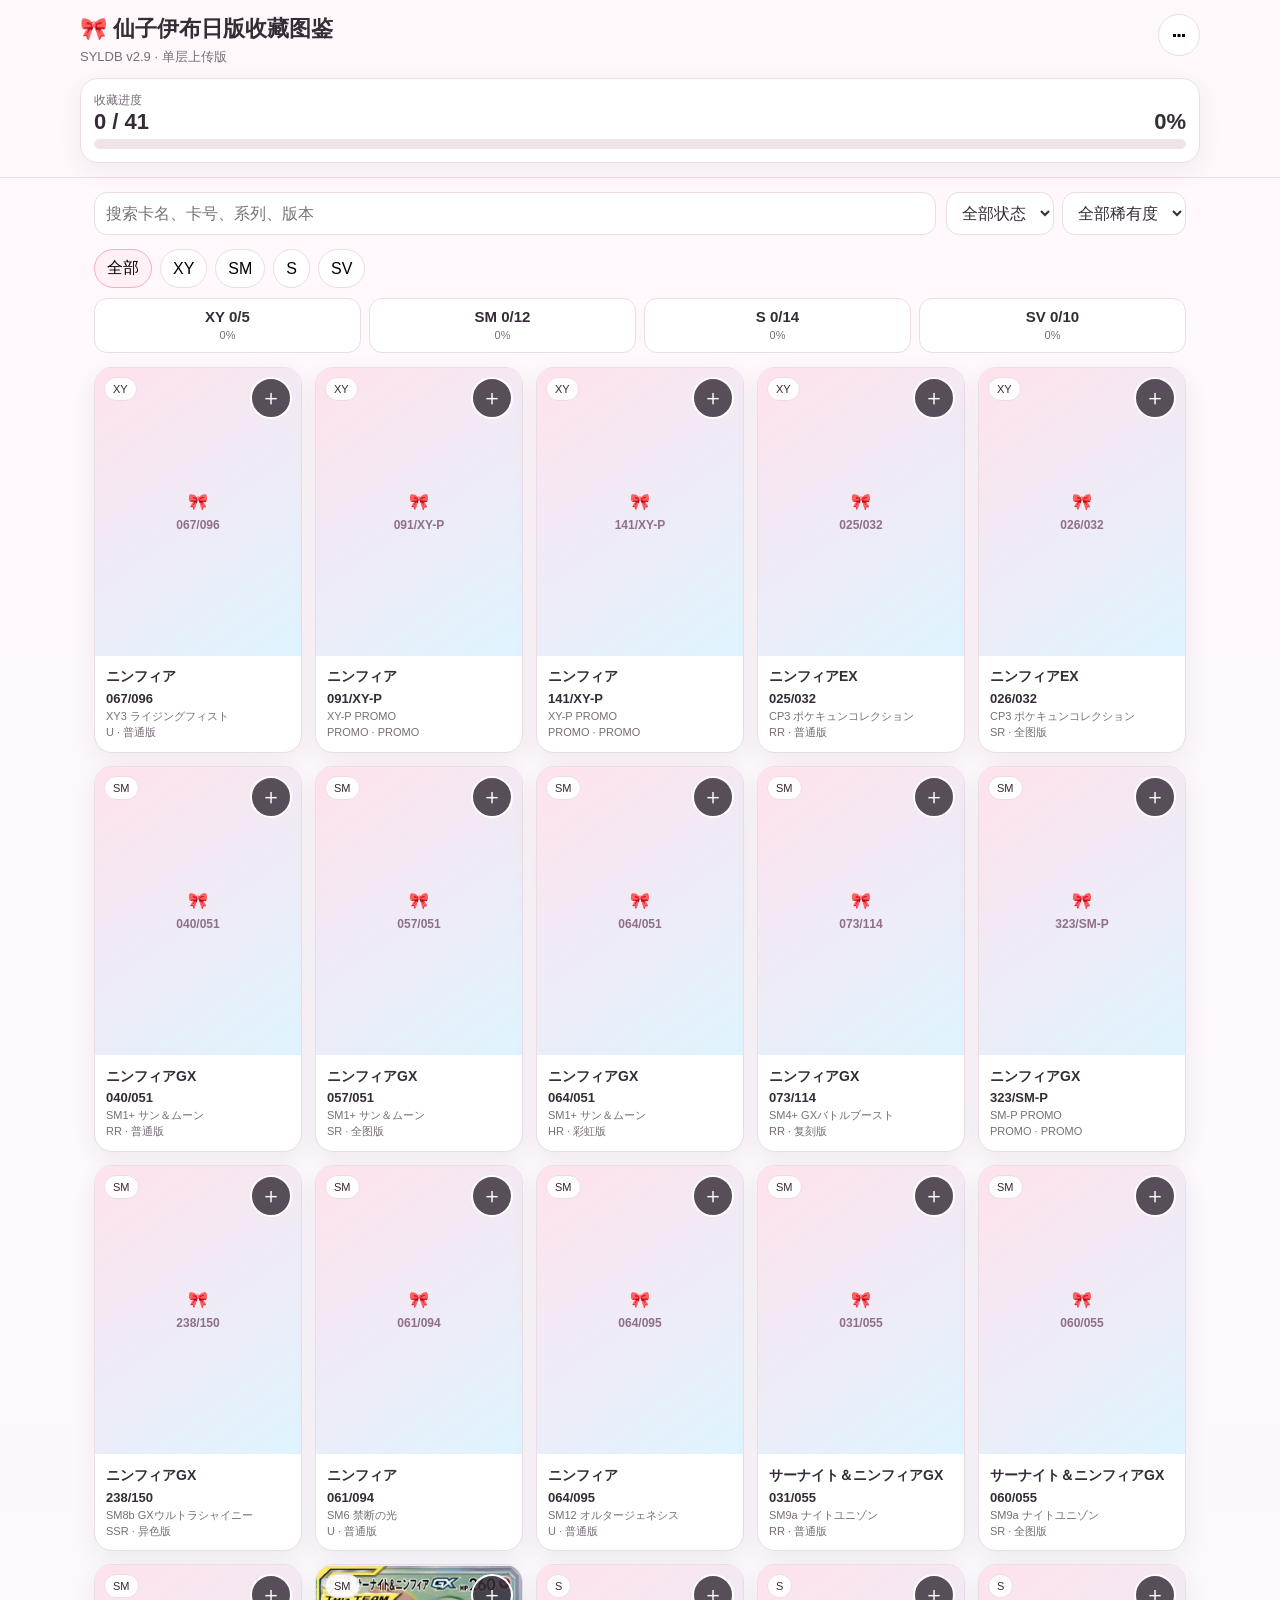
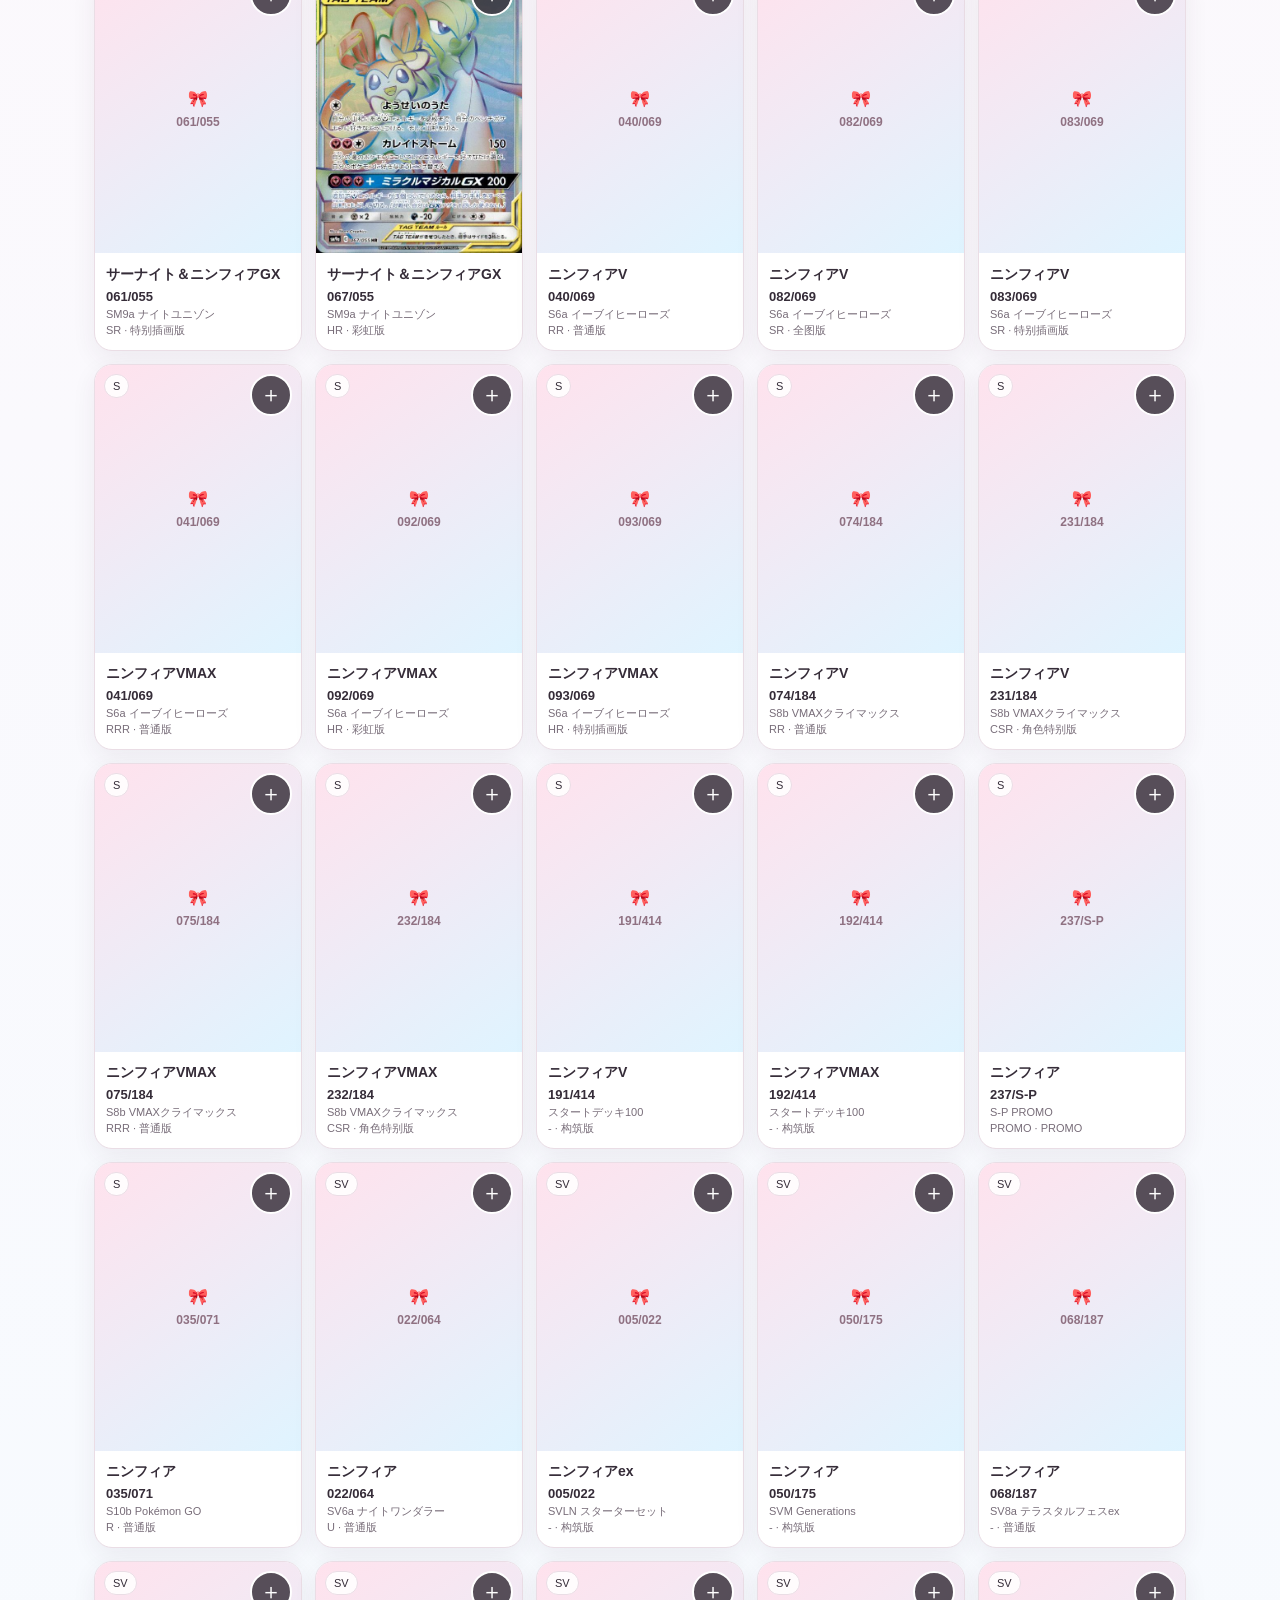
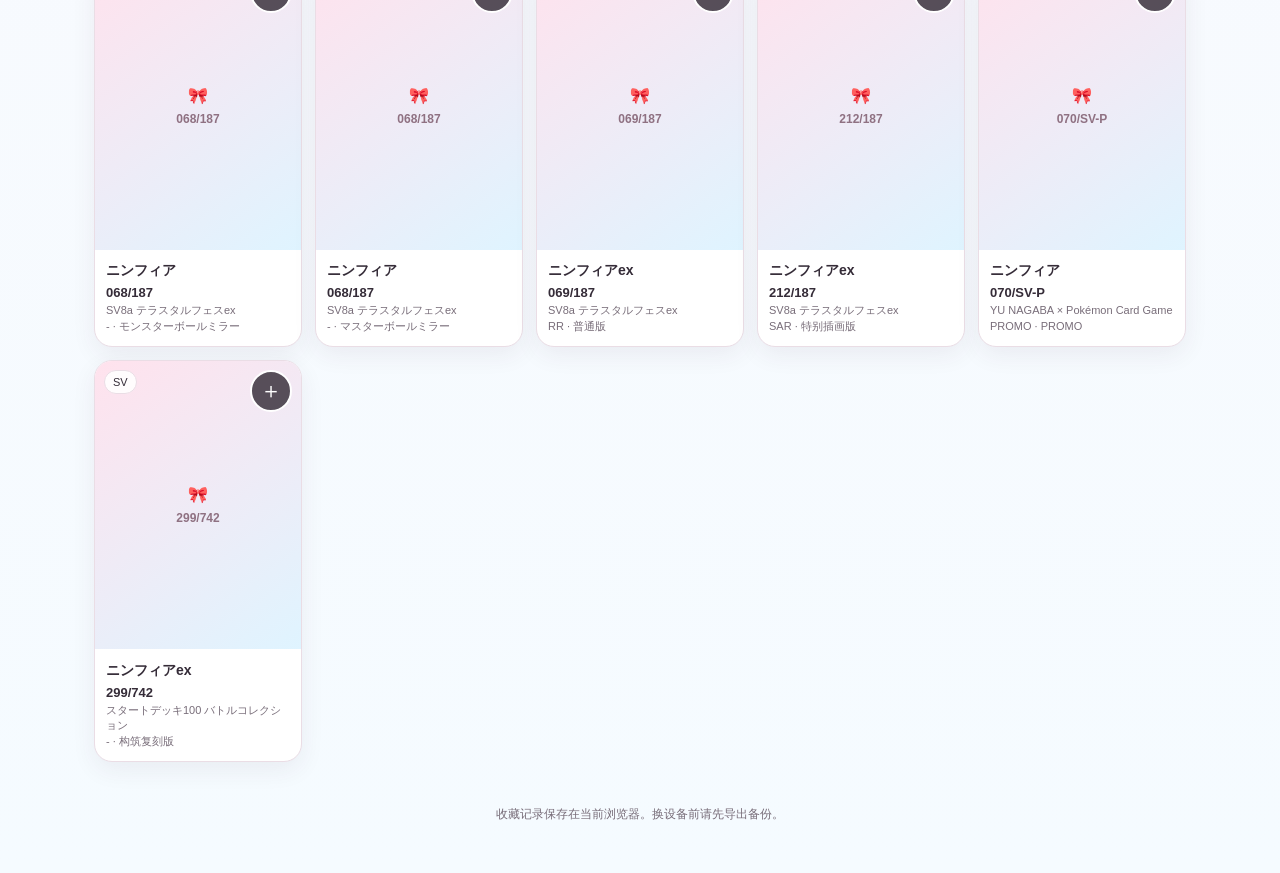
==== commit a6eb97a8: "Add files via upload" ====
--- a/index.html
+++ b/index.html
@@ -7,7 +7,7 @@
 <meta name="apple-mobile-web-app-capable" content="yes">
 <meta name="apple-mobile-web-app-status-bar-style" content="default">
 <link rel="manifest" href="manifest.json">
-<link rel="stylesheet" href="style-v28.css?v=2801">
+<link rel="stylesheet" href="style-v29.css?v=2901">
 <title>仙子伊布日版收藏图鉴</title>
 </head>
 <body>
@@ -15,7 +15,7 @@
   <div class="title-row">
     <div>
       <h1>🎀 仙子伊布日版收藏图鉴</h1>
-      <p>SYLDB v2.8 · 最后一张本地图版</p>
+      <p>SYLDB v2.9 · 单层上传版</p>
     </div>
     <button id="menuBtn" class="icon-btn" aria-label="更多">⋯</button>
   </div>
@@ -76,6 +76,6 @@
 </div>
 
 <footer>收藏记录保存在当前浏览器。换设备前请先导出备份。</footer>
-<script src="app-v28.js?v=2801"></script>
+<script src="app-v29.js?v=2901"></script>
 </body>
 </html>
--- a/style-v29.css
+++ b/style-v29.css
@@ -0,0 +1,73 @@
+
+:root{
+  --pink:#f5abc8;--pink-soft:#fff0f6;--blue:#8fd0ec;--ink:#352c38;
+  --muted:#786d79;--line:#eadde5;--bg:#fff8fb;--ok:#3ca66a;--danger:#c94f65;
+}
+*{box-sizing:border-box}
+html,body{margin:0;min-height:100%;font-family:-apple-system,BlinkMacSystemFont,"Segoe UI","Noto Sans SC","Hiragino Sans",sans-serif;background:linear-gradient(180deg,#fff7fb,#f5fbff);color:var(--ink)}
+button,input,select,label{font:inherit}
+.app-header{position:sticky;top:0;z-index:20;padding:14px;background:rgba(255,248,251,.92);backdrop-filter:blur(16px);border-bottom:1px solid var(--line)}
+.title-row{display:flex;justify-content:space-between;align-items:flex-start;gap:10px;max-width:1120px;margin:auto}
+h1{font-size:22px;margin:0}.title-row p{margin:4px 0 0;font-size:13px;color:var(--muted)}
+.icon-btn{width:42px;height:42px;border-radius:50%;border:1px solid var(--line);background:white;font-size:24px}
+.summary-card{max-width:1120px;margin:12px auto 0;background:white;border:1px solid var(--line);border-radius:18px;padding:13px;display:grid;grid-template-columns:1fr auto;gap:4px 14px;box-shadow:0 8px 24px rgba(74,45,66,.07)}
+.summary-label{font-size:12px;color:var(--muted)}.summary-number{font-size:22px;font-weight:800}.summary-percent{font-size:22px;font-weight:800;align-self:end}
+.progress{grid-column:1/-1;height:10px;background:#eee4ea;border-radius:999px;overflow:hidden}.progress div{height:100%;width:0;background:linear-gradient(90deg,var(--pink),var(--blue));transition:.25s}
+main{max-width:1120px;margin:auto;padding:14px}
+.controls{display:grid;grid-template-columns:1fr auto;gap:10px;margin-bottom:12px}
+.controls input,.controls select{border:1px solid var(--line);background:white;border-radius:13px;padding:11px;color:var(--ink)}
+.filter-row{display:flex;gap:8px}
+.era-tabs{display:flex;gap:8px;overflow:auto;padding:2px 0 10px}
+.era-tab{border:1px solid var(--line);background:white;border-radius:999px;padding:8px 12px;white-space:nowrap}.era-tab.active{background:var(--pink-soft);border-color:var(--pink)}
+.era-stats{display:grid;grid-template-columns:repeat(4,1fr);gap:8px;margin:0 0 14px}
+.stat-box{background:white;border:1px solid var(--line);border-radius:13px;padding:9px;text-align:center}.stat-box b{display:block;font-size:15px}.stat-box span{font-size:11px;color:var(--muted)}
+.card-grid{display:grid;grid-template-columns:repeat(auto-fill,minmax(185px,1fr));gap:13px}
+.card{background:white;border:1px solid var(--line);border-radius:18px;overflow:hidden;box-shadow:0 8px 24px rgba(76,45,68,.07);position:relative;cursor:pointer}
+.card.owned{outline:3px solid rgba(60,166,106,.45)}
+.card-visual{aspect-ratio:2.5/3.5;background:linear-gradient(145deg,#ffe2ed,#dff4ff);display:grid;place-items:center;position:relative;overflow:hidden}
+.card-visual img{width:100%;height:100%;object-fit:contain}
+.card-placeholder{text-align:center;padding:12px;font-weight:800;color:#8f7182}.card-placeholder small{display:block;margin-top:7px;font-size:12px;font-weight:600}
+.era-badge{position:absolute;top:9px;left:9px;padding:5px 8px;background:rgba(255,255,255,.9);border:1px solid var(--line);border-radius:999px;font-size:11px}
+.owned-toggle{position:absolute;top:9px;right:9px;width:42px;height:42px;border-radius:50%;border:2px solid white;background:rgba(53,44,56,.82);color:white;font-size:22px;z-index:2}.owned .owned-toggle{background:var(--ok)}
+.card-body{padding:11px}.card-name{font-size:14px;font-weight:800;line-height:1.35}.card-number{font-size:13px;font-weight:700;margin-top:5px}.card-meta{font-size:11px;color:var(--muted);line-height:1.45;margin-top:3px}
+.empty-state{text-align:center;color:var(--muted);padding:45px 10px}
+.sheet,.modal{position:fixed;inset:0;background:rgba(42,31,42,.36);z-index:50;display:grid;place-items:end center;padding:14px}
+.sheet-panel,.modal-panel{width:min(520px,100%);background:white;border-radius:22px;padding:18px;box-shadow:0 20px 50px rgba(0,0,0,.2)}
+.sheet-panel h2{margin-top:0}.sheet-panel button,.sheet-action{display:block;width:100%;border:1px solid var(--line);background:white;border-radius:13px;padding:12px;margin-top:9px;text-align:center;cursor:pointer}.sheet-panel .danger{color:var(--danger)}.sheet-panel .secondary{background:#f7f3f5}
+.modal{place-items:center}.modal-panel{position:relative;max-height:90vh;overflow:auto}.modal-close{position:absolute;right:12px;top:12px;width:38px;height:38px;border-radius:50%;border:0;background:rgba(255,255,255,.9);font-size:25px}
+.modal-visual{height:310px;border-radius:16px;background:linear-gradient(145deg,#ffe2ed,#dff4ff);display:grid;place-items:center;overflow:hidden;font-size:55px}.modal-visual img{width:100%;height:100%;object-fit:contain}
+.modal-panel h2{margin-bottom:4px}.modal-number{font-weight:800}.modal-panel dl{display:grid;grid-template-columns:auto 1fr;gap:8px 14px;font-size:14px}.modal-panel dt{color:var(--muted)}.modal-panel dd{margin:0}
+.owned-action{width:100%;border:0;border-radius:13px;padding:12px;background:var(--ink);color:white;font-weight:800}.owned-action.is-owned{background:var(--ok)}
+#modalSource{display:block;text-align:center;margin-top:12px;color:#267a9f;text-decoration:none}
+footer{text-align:center;padding:30px 15px 50px;color:var(--muted);font-size:12px}
+[hidden]{display:none!important}
+@media(max-width:720px){
+  .controls{grid-template-columns:1fr}.filter-row{display:grid;grid-template-columns:1fr 1fr}
+  .era-stats{grid-template-columns:repeat(2,1fr)}
+  .card-grid{grid-template-columns:repeat(2,minmax(0,1fr));gap:10px}
+  .card-body{padding:9px}.card-name{font-size:13px}
+}
+
+/* V2.2 hard safety rules: prevent any remote image from expanding the page. */
+img{display:block;max-width:100%;height:auto}
+.card-grid>.card{min-width:0}
+.card-visual{width:100%;height:auto;min-height:0;contain:layout paint;isolation:isolate}
+.card-visual>img{
+  position:absolute!important;
+  inset:0!important;
+  width:100%!important;
+  height:100%!important;
+  max-width:100%!important;
+  max-height:100%!important;
+  object-fit:contain!important;
+  object-position:center!important;
+  margin:0!important;
+}
+.card-placeholder{position:relative;z-index:0}
+.modal-visual>img{
+  width:100%!important;
+  height:100%!important;
+  max-width:100%!important;
+  max-height:100%!important;
+  object-fit:contain!important;
+}
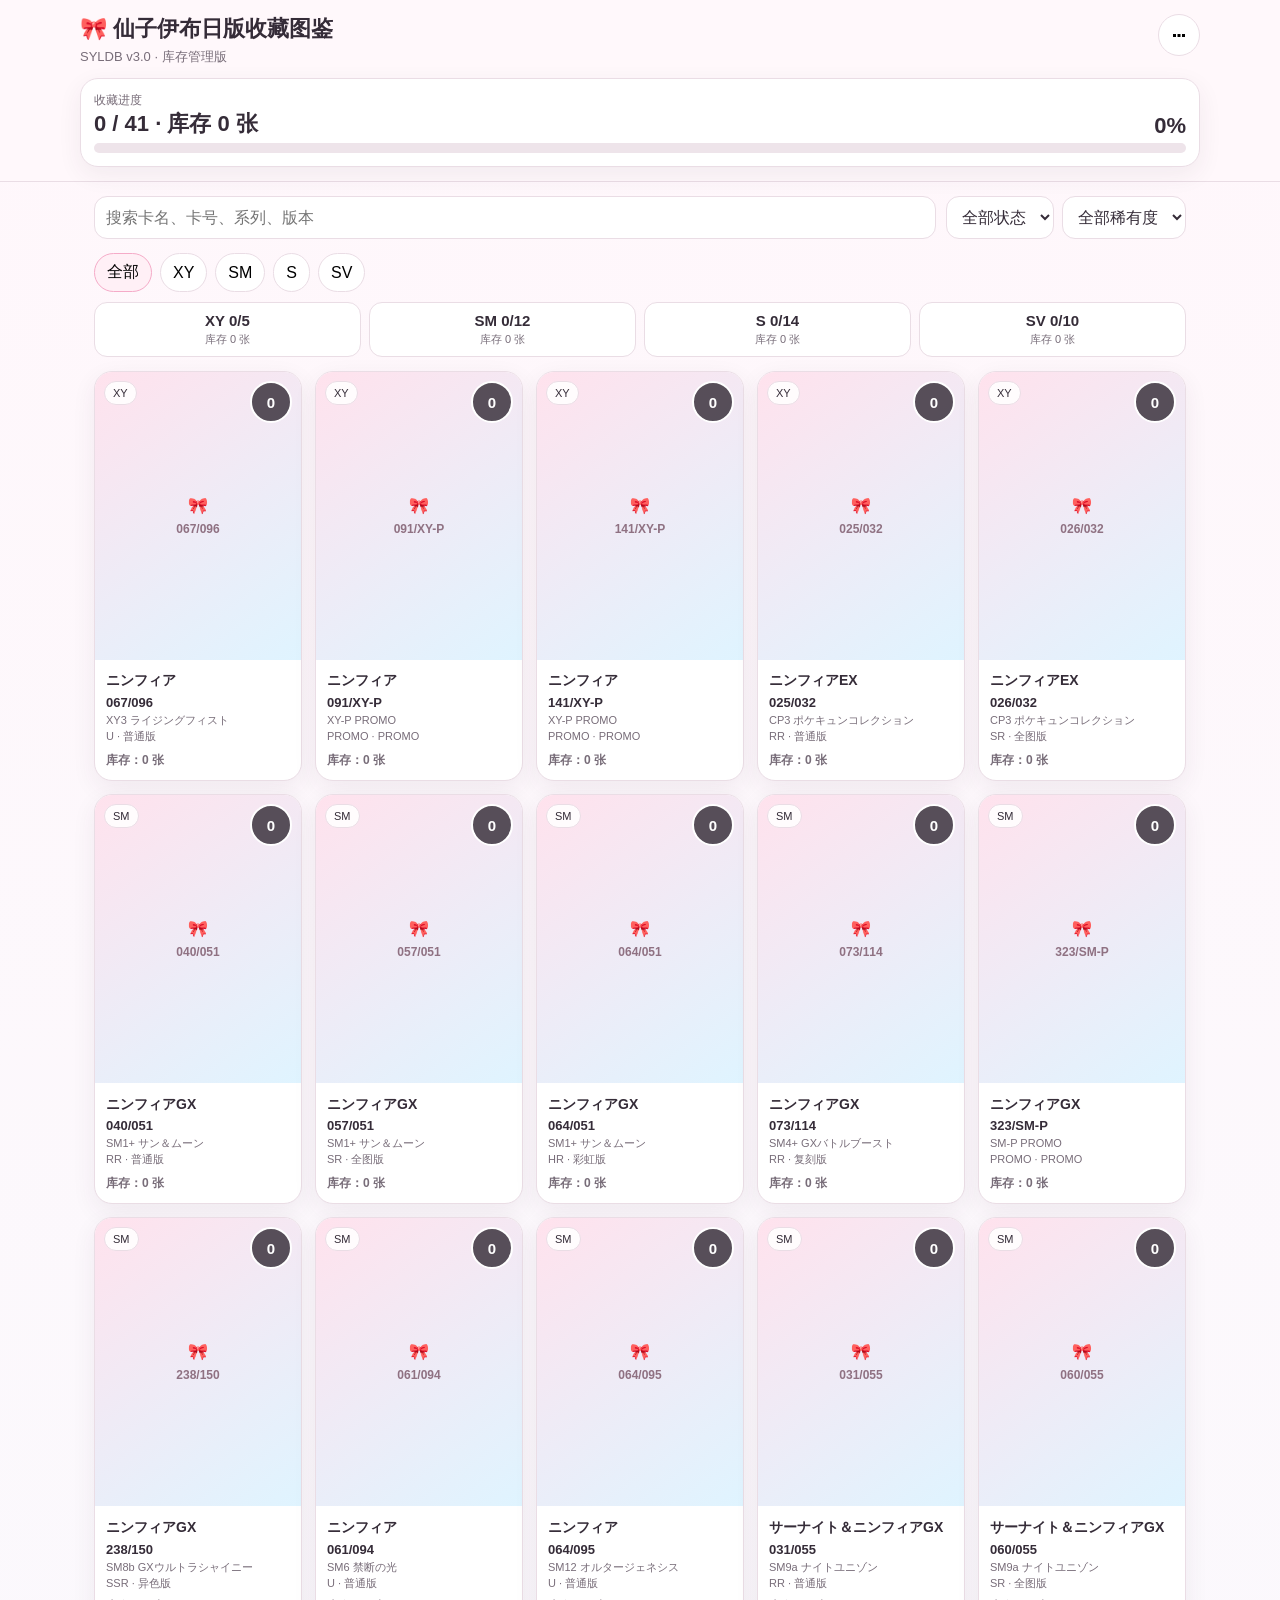
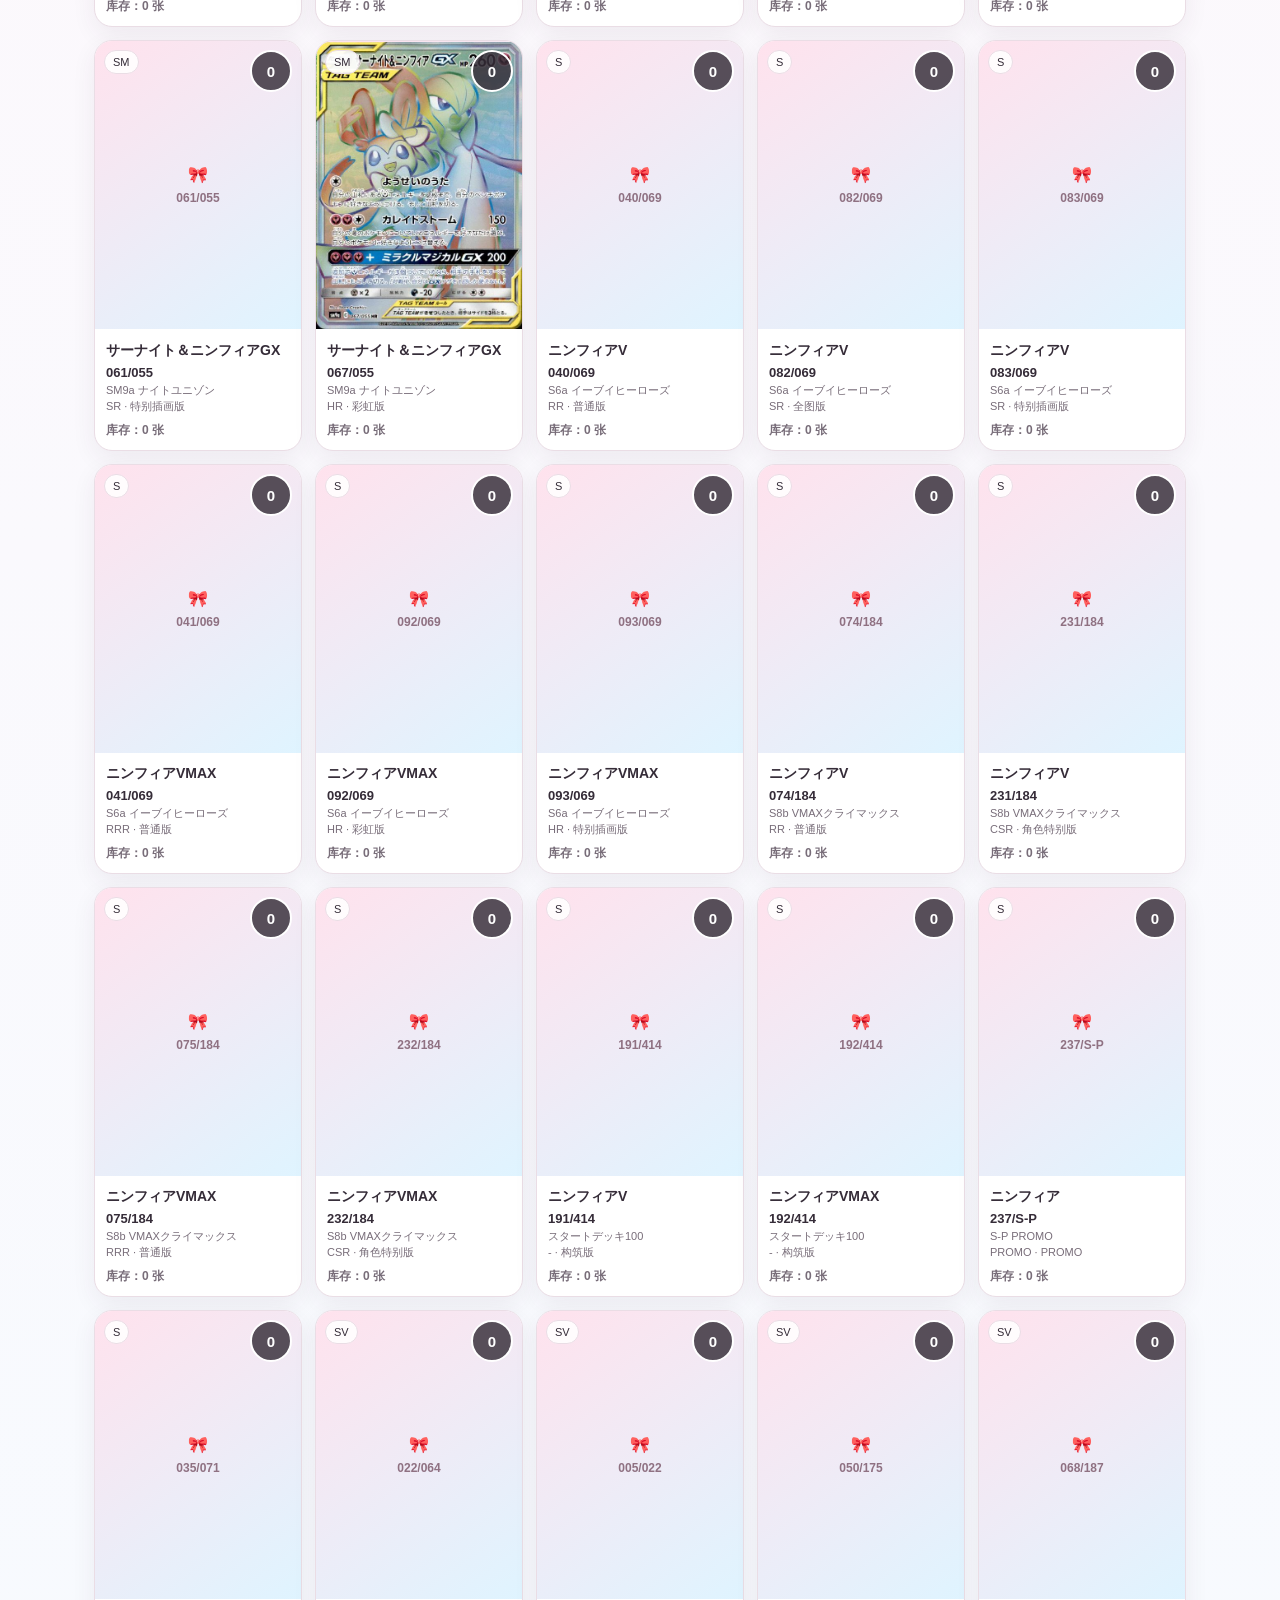
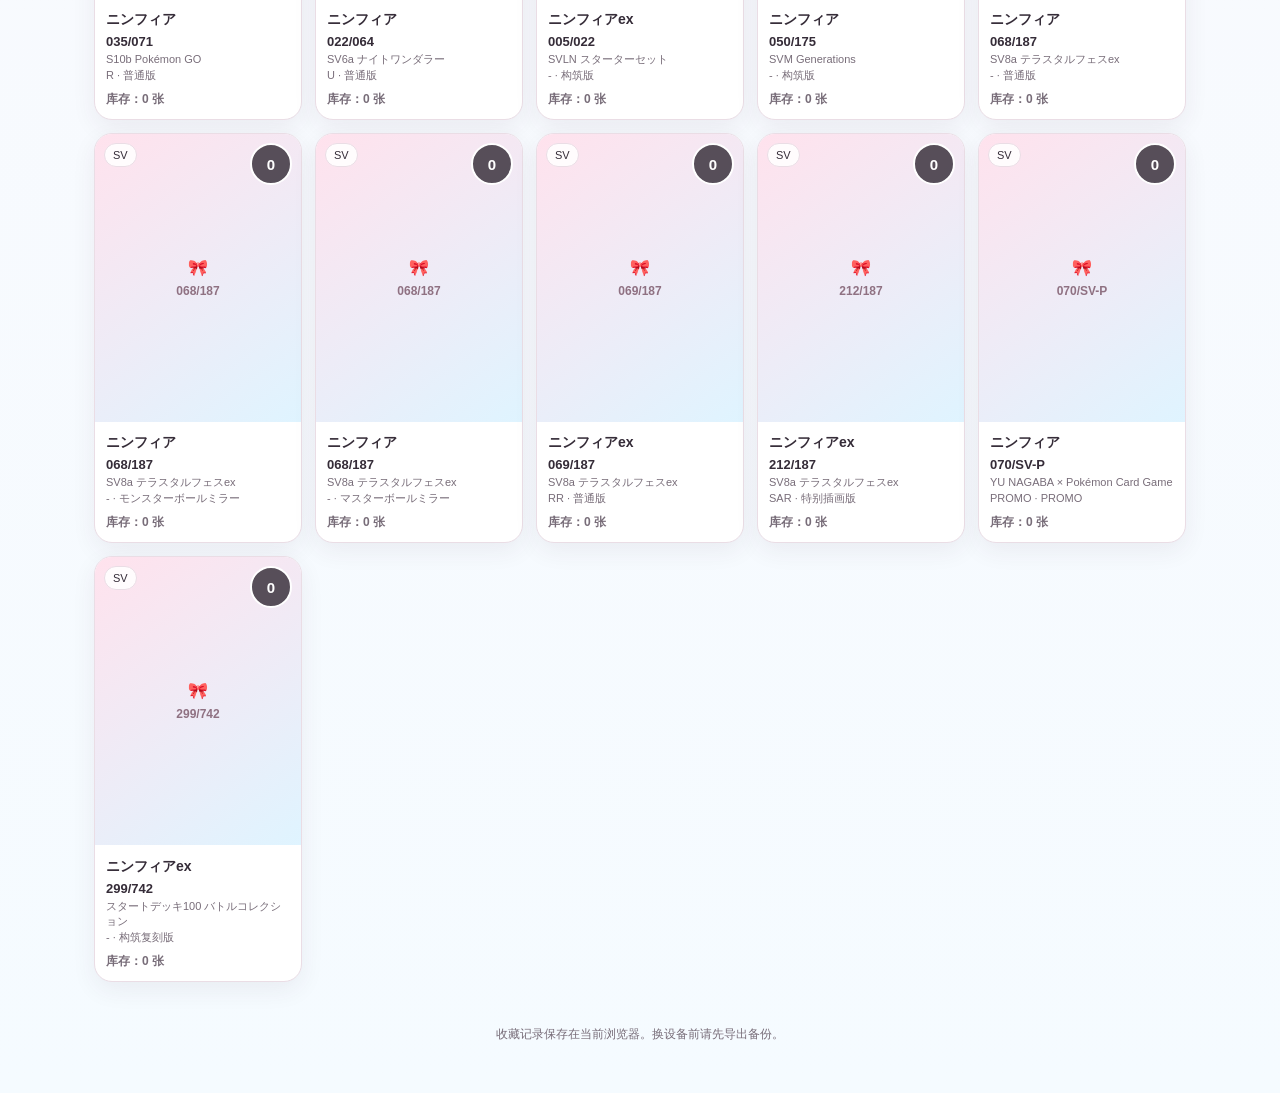
==== commit 7a06ef94: "Add files via upload" ====
--- a/index.html
+++ b/index.html
@@ -7,7 +7,7 @@
 <meta name="apple-mobile-web-app-capable" content="yes">
 <meta name="apple-mobile-web-app-status-bar-style" content="default">
 <link rel="manifest" href="manifest.json">
-<link rel="stylesheet" href="style-v29.css?v=2901">
+<link rel="stylesheet" href="style-v30.css?v=3001">
 <title>仙子伊布日版收藏图鉴</title>
 </head>
 <body>
@@ -15,7 +15,7 @@
   <div class="title-row">
     <div>
       <h1>🎀 仙子伊布日版收藏图鉴</h1>
-      <p>SYLDB v2.9 · 单层上传版</p>
+      <p>SYLDB v3.0 · 库存管理版</p>
     </div>
     <button id="menuBtn" class="icon-btn" aria-label="更多">⋯</button>
   </div>
@@ -67,15 +67,22 @@
   <div class="modal-panel">
     <button id="closeModalBtn" class="modal-close">×</button>
     <div id="modalVisual" class="modal-visual"></div>
+<a id="openOriginalBtn" class="open-original" target="_blank" rel="noopener">查看原图</a>
     <h2 id="modalName"></h2>
     <div id="modalNumber" class="modal-number"></div>
     <dl id="modalMeta"></dl>
-    <button id="modalOwnedBtn" class="owned-action"></button>
+    <div class="inventory-panel">
+<div class="inventory-title">当前库存</div>
+<div class="inventory-controls">
+<button id="minusStockBtn" class="stock-btn">−</button>
+<div id="modalStockCount" class="stock-count">0</div>
+<button id="plusStockBtn" class="stock-btn">＋</button>
+</div></div>
     <a id="modalSource" target="_blank" rel="noopener" hidden>查看资料来源</a>
   </div>
 </div>
 
 <footer>收藏记录保存在当前浏览器。换设备前请先导出备份。</footer>
-<script src="app-v29.js?v=2901"></script>
+<script src="app-v30.js?v=3001"></script>
 </body>
 </html>
--- a/style-v30.css
+++ b/style-v30.css
@@ -0,0 +1,87 @@
+
+:root{
+  --pink:#f5abc8;--pink-soft:#fff0f6;--blue:#8fd0ec;--ink:#352c38;
+  --muted:#786d79;--line:#eadde5;--bg:#fff8fb;--ok:#3ca66a;--danger:#c94f65;
+}
+*{box-sizing:border-box}
+html,body{margin:0;min-height:100%;font-family:-apple-system,BlinkMacSystemFont,"Segoe UI","Noto Sans SC","Hiragino Sans",sans-serif;background:linear-gradient(180deg,#fff7fb,#f5fbff);color:var(--ink)}
+button,input,select,label{font:inherit}
+.app-header{position:sticky;top:0;z-index:20;padding:14px;background:rgba(255,248,251,.92);backdrop-filter:blur(16px);border-bottom:1px solid var(--line)}
+.title-row{display:flex;justify-content:space-between;align-items:flex-start;gap:10px;max-width:1120px;margin:auto}
+h1{font-size:22px;margin:0}.title-row p{margin:4px 0 0;font-size:13px;color:var(--muted)}
+.icon-btn{width:42px;height:42px;border-radius:50%;border:1px solid var(--line);background:white;font-size:24px}
+.summary-card{max-width:1120px;margin:12px auto 0;background:white;border:1px solid var(--line);border-radius:18px;padding:13px;display:grid;grid-template-columns:1fr auto;gap:4px 14px;box-shadow:0 8px 24px rgba(74,45,66,.07)}
+.summary-label{font-size:12px;color:var(--muted)}.summary-number{font-size:22px;font-weight:800}.summary-percent{font-size:22px;font-weight:800;align-self:end}
+.progress{grid-column:1/-1;height:10px;background:#eee4ea;border-radius:999px;overflow:hidden}.progress div{height:100%;width:0;background:linear-gradient(90deg,var(--pink),var(--blue));transition:.25s}
+main{max-width:1120px;margin:auto;padding:14px}
+.controls{display:grid;grid-template-columns:1fr auto;gap:10px;margin-bottom:12px}
+.controls input,.controls select{border:1px solid var(--line);background:white;border-radius:13px;padding:11px;color:var(--ink)}
+.filter-row{display:flex;gap:8px}
+.era-tabs{display:flex;gap:8px;overflow:auto;padding:2px 0 10px}
+.era-tab{border:1px solid var(--line);background:white;border-radius:999px;padding:8px 12px;white-space:nowrap}.era-tab.active{background:var(--pink-soft);border-color:var(--pink)}
+.era-stats{display:grid;grid-template-columns:repeat(4,1fr);gap:8px;margin:0 0 14px}
+.stat-box{background:white;border:1px solid var(--line);border-radius:13px;padding:9px;text-align:center}.stat-box b{display:block;font-size:15px}.stat-box span{font-size:11px;color:var(--muted)}
+.card-grid{display:grid;grid-template-columns:repeat(auto-fill,minmax(185px,1fr));gap:13px}
+.card{background:white;border:1px solid var(--line);border-radius:18px;overflow:hidden;box-shadow:0 8px 24px rgba(76,45,68,.07);position:relative;cursor:pointer}
+.card.owned{outline:3px solid rgba(60,166,106,.45)}
+.card-visual{aspect-ratio:2.5/3.5;background:linear-gradient(145deg,#ffe2ed,#dff4ff);display:grid;place-items:center;position:relative;overflow:hidden}
+.card-visual img{width:100%;height:100%;object-fit:contain}
+.card-placeholder{text-align:center;padding:12px;font-weight:800;color:#8f7182}.card-placeholder small{display:block;margin-top:7px;font-size:12px;font-weight:600}
+.era-badge{position:absolute;top:9px;left:9px;padding:5px 8px;background:rgba(255,255,255,.9);border:1px solid var(--line);border-radius:999px;font-size:11px}
+.owned-toggle{position:absolute;top:9px;right:9px;width:42px;height:42px;border-radius:50%;border:2px solid white;background:rgba(53,44,56,.82);color:white;font-size:22px;z-index:2}.owned .owned-toggle{background:var(--ok)}
+.card-body{padding:11px}.card-name{font-size:14px;font-weight:800;line-height:1.35}.card-number{font-size:13px;font-weight:700;margin-top:5px}.card-meta{font-size:11px;color:var(--muted);line-height:1.45;margin-top:3px}
+.empty-state{text-align:center;color:var(--muted);padding:45px 10px}
+.sheet,.modal{position:fixed;inset:0;background:rgba(42,31,42,.36);z-index:50;display:grid;place-items:end center;padding:14px}
+.sheet-panel,.modal-panel{width:min(520px,100%);background:white;border-radius:22px;padding:18px;box-shadow:0 20px 50px rgba(0,0,0,.2)}
+.sheet-panel h2{margin-top:0}.sheet-panel button,.sheet-action{display:block;width:100%;border:1px solid var(--line);background:white;border-radius:13px;padding:12px;margin-top:9px;text-align:center;cursor:pointer}.sheet-panel .danger{color:var(--danger)}.sheet-panel .secondary{background:#f7f3f5}
+.modal{place-items:center}.modal-panel{position:relative;max-height:90vh;overflow:auto}.modal-close{position:absolute;right:12px;top:12px;width:38px;height:38px;border-radius:50%;border:0;background:rgba(255,255,255,.9);font-size:25px}
+.modal-visual{height:310px;border-radius:16px;background:linear-gradient(145deg,#ffe2ed,#dff4ff);display:grid;place-items:center;overflow:hidden;font-size:55px}.modal-visual img{width:100%;height:100%;object-fit:contain}
+.modal-panel h2{margin-bottom:4px}.modal-number{font-weight:800}.modal-panel dl{display:grid;grid-template-columns:auto 1fr;gap:8px 14px;font-size:14px}.modal-panel dt{color:var(--muted)}.modal-panel dd{margin:0}
+.owned-action{width:100%;border:0;border-radius:13px;padding:12px;background:var(--ink);color:white;font-weight:800}.owned-action.is-owned{background:var(--ok)}
+#modalSource{display:block;text-align:center;margin-top:12px;color:#267a9f;text-decoration:none}
+footer{text-align:center;padding:30px 15px 50px;color:var(--muted);font-size:12px}
+[hidden]{display:none!important}
+@media(max-width:720px){
+  .controls{grid-template-columns:1fr}.filter-row{display:grid;grid-template-columns:1fr 1fr}
+  .era-stats{grid-template-columns:repeat(2,1fr)}
+  .card-grid{grid-template-columns:repeat(2,minmax(0,1fr));gap:10px}
+  .card-body{padding:9px}.card-name{font-size:13px}
+}
+
+/* V2.2 hard safety rules: prevent any remote image from expanding the page. */
+img{display:block;max-width:100%;height:auto}
+.card-grid>.card{min-width:0}
+.card-visual{width:100%;height:auto;min-height:0;contain:layout paint;isolation:isolate}
+.card-visual>img{
+  position:absolute!important;
+  inset:0!important;
+  width:100%!important;
+  height:100%!important;
+  max-width:100%!important;
+  max-height:100%!important;
+  object-fit:contain!important;
+  object-position:center!important;
+  margin:0!important;
+}
+.card-placeholder{position:relative;z-index:0}
+.modal-visual>img{
+  width:100%!important;
+  height:100%!important;
+  max-width:100%!important;
+  max-height:100%!important;
+  object-fit:contain!important;
+}
+
+.modal-panel{width:min(560px,96vw)}
+.modal-visual{height:min(72vh,760px)!important;min-height:420px;background:#f7f3f6!important;padding:14px}
+.modal-visual>img{position:static!important;width:100%!important;height:100%!important;max-width:100%!important;max-height:100%!important;object-fit:contain!important;object-position:center!important;border-radius:12px}
+.open-original{display:block;text-align:center;margin:10px 0 14px;text-decoration:none;color:#267a9f;font-size:14px}
+.inventory-panel{margin-top:16px;border:1px solid var(--line);background:#fff8fb;border-radius:16px;padding:14px}
+.inventory-title{text-align:center;font-size:13px;color:var(--muted);margin-bottom:10px}
+.inventory-controls{display:grid;grid-template-columns:54px 1fr 54px;align-items:center;gap:12px}
+.stock-btn{width:54px;height:54px;border-radius:50%;border:1px solid var(--line);background:white;font-size:28px;color:var(--ink)}
+.stock-count{text-align:center;font-size:34px;font-weight:800}
+.card-stock{margin-top:7px;font-size:12px;font-weight:700;color:var(--ok)}
+.card-stock.zero{color:var(--muted)}
+.owned-toggle{font-size:15px!important;font-weight:800}
+@media(max-width:720px){.modal{padding:0;align-items:end}.modal-panel{width:100%;max-height:96vh;border-radius:24px 24px 0 0}.modal-visual{height:64vh!important;min-height:360px}}
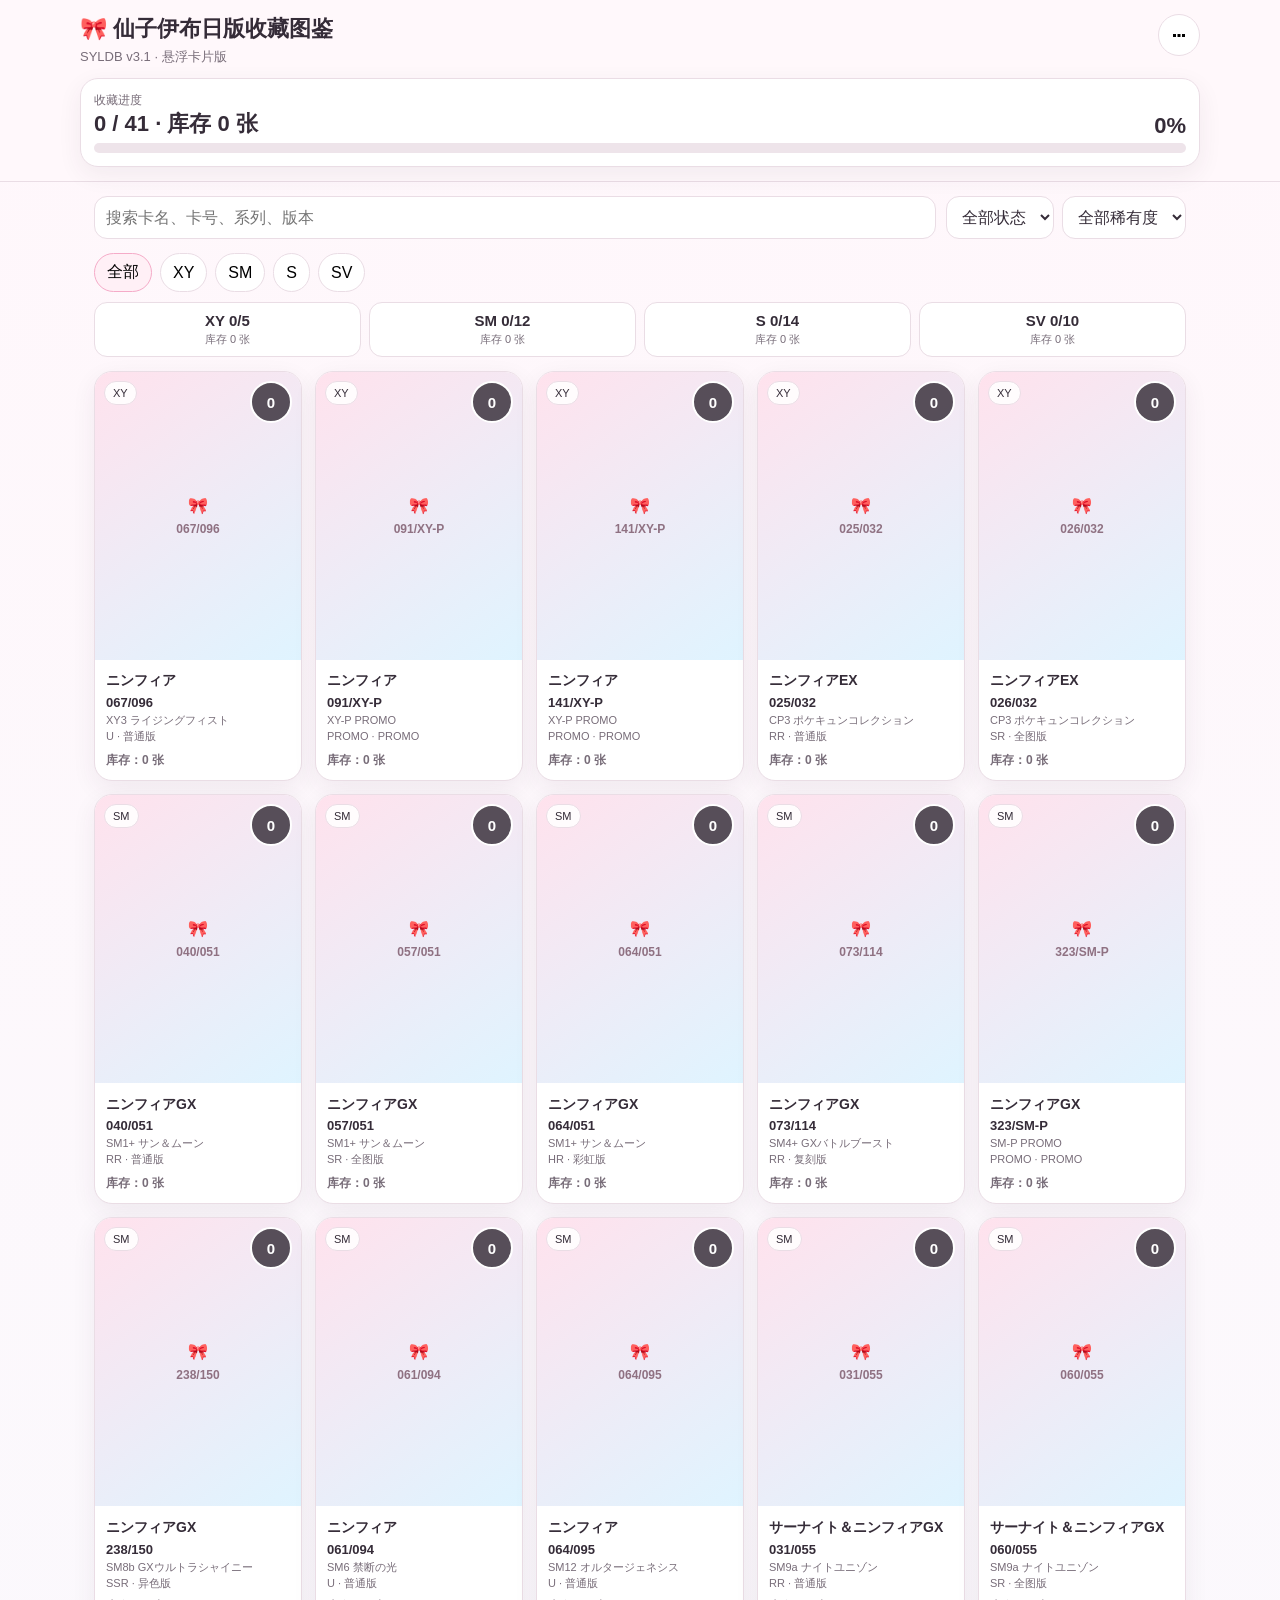
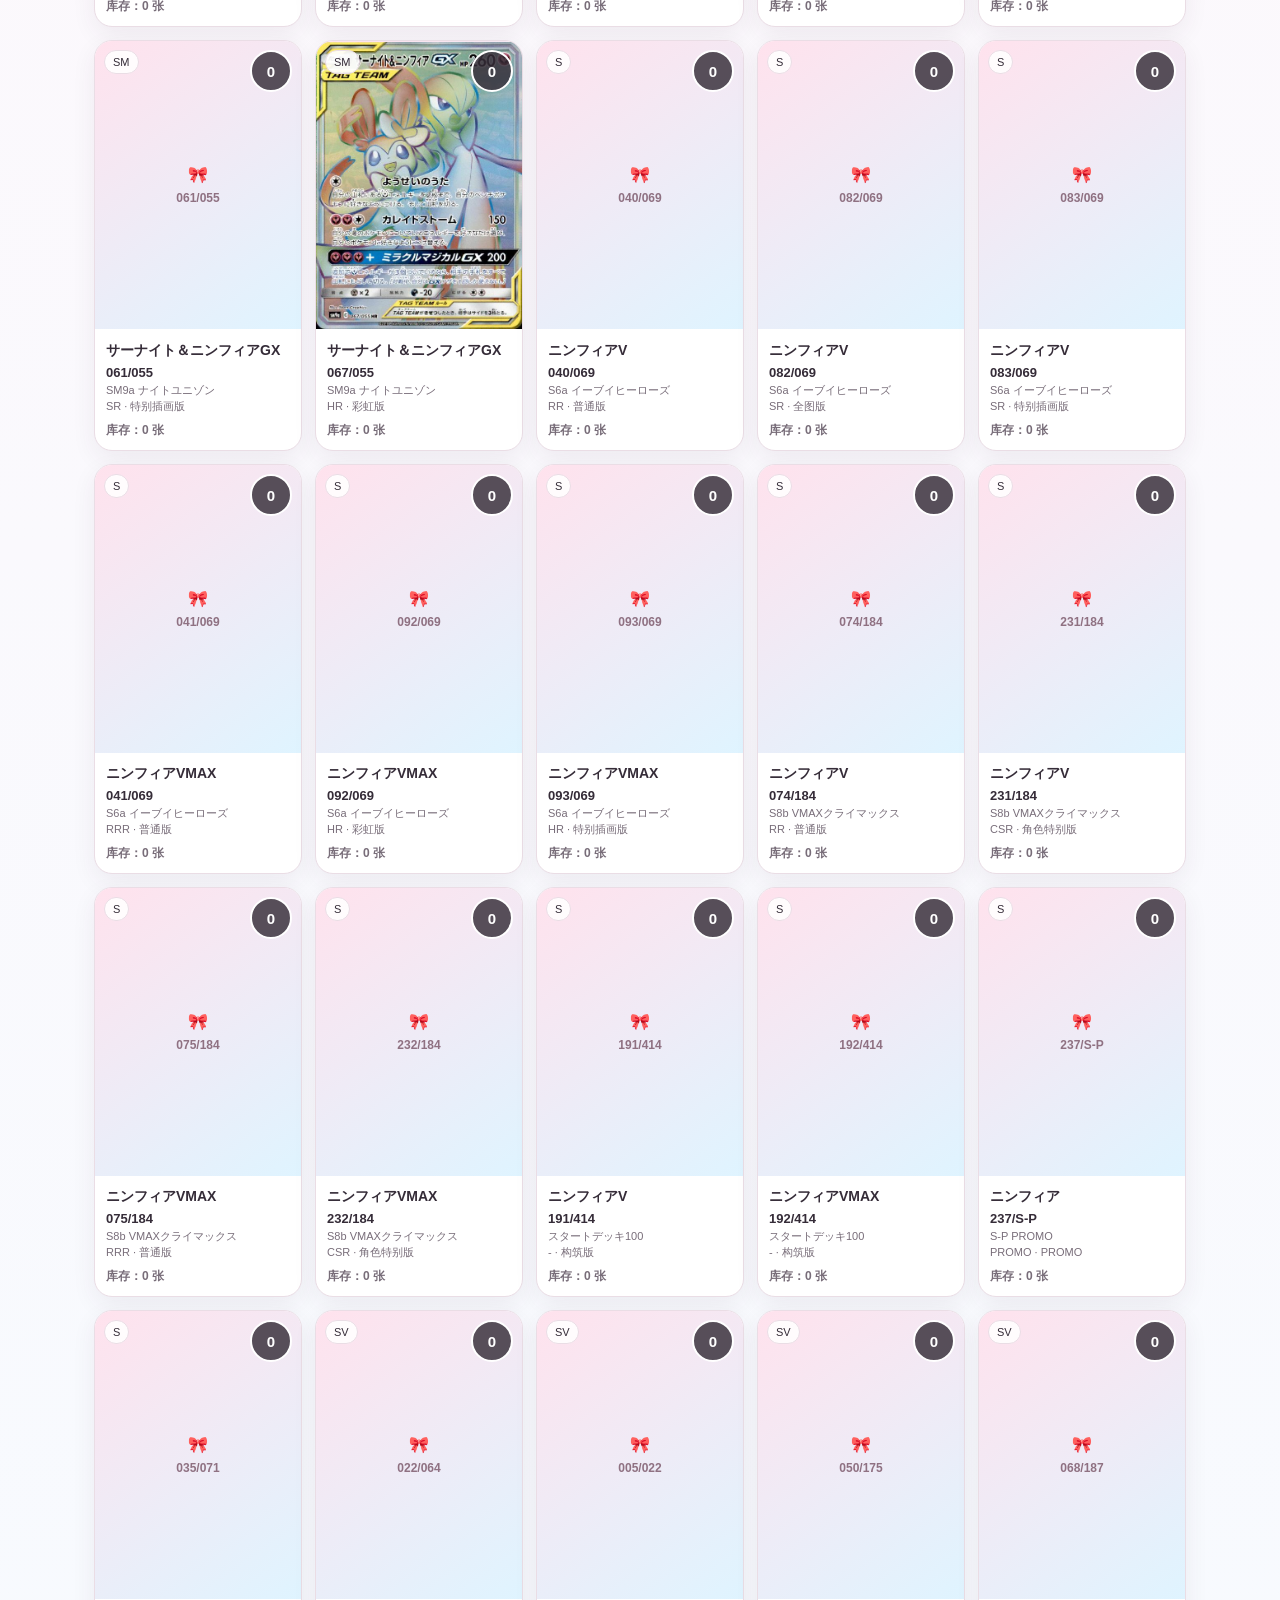
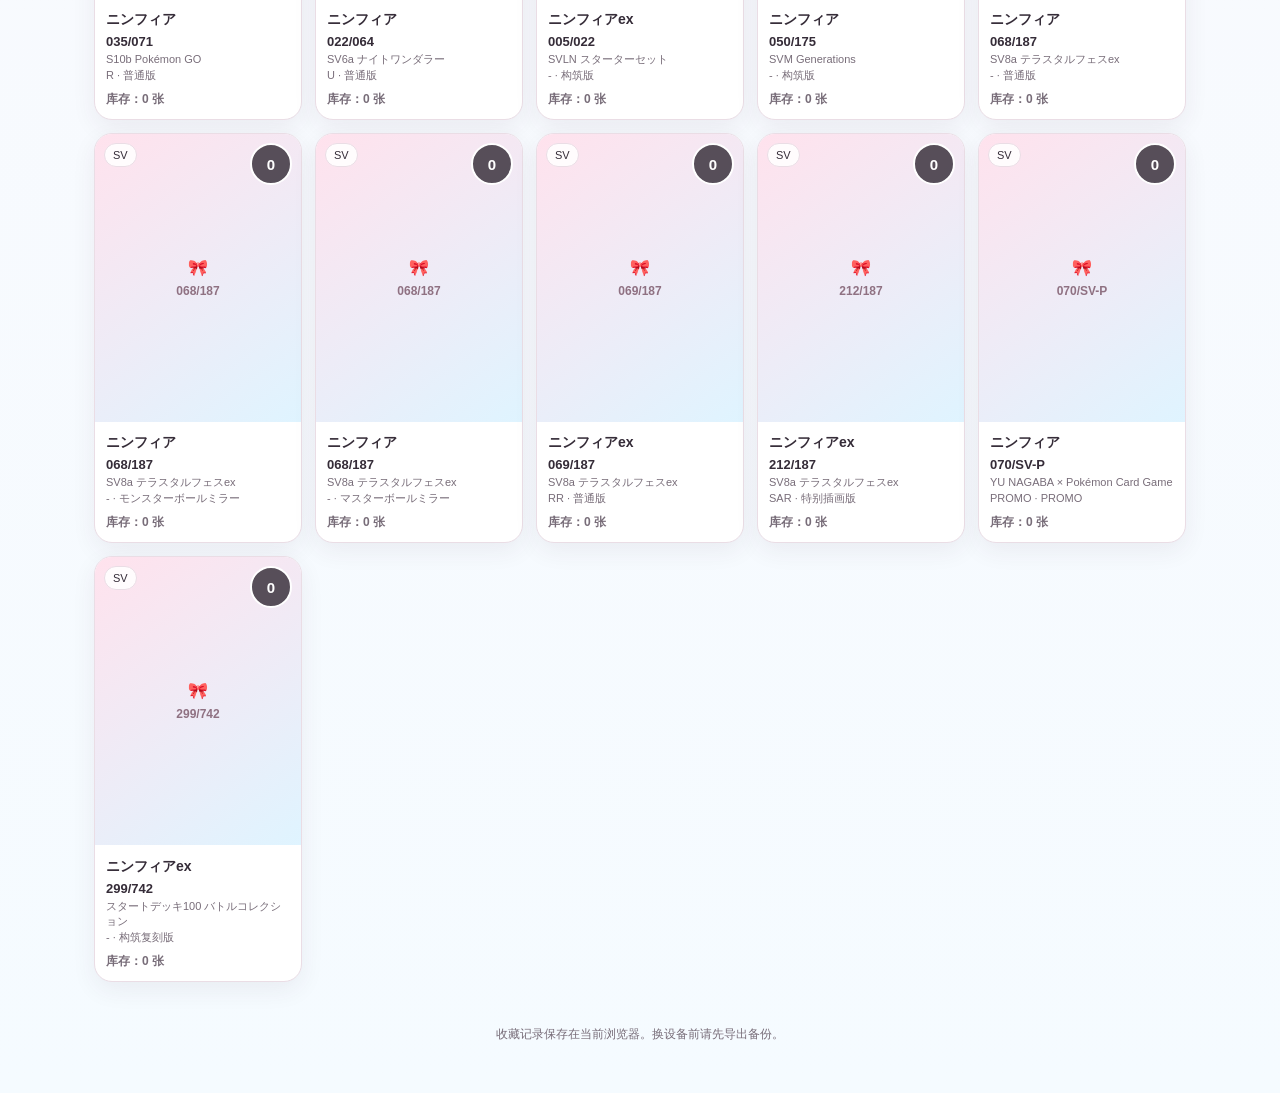
==== commit efa3753a: "Add files via upload" ====
--- a/index.html
+++ b/index.html
@@ -7,7 +7,7 @@
 <meta name="apple-mobile-web-app-capable" content="yes">
 <meta name="apple-mobile-web-app-status-bar-style" content="default">
 <link rel="manifest" href="manifest.json">
-<link rel="stylesheet" href="style-v30.css?v=3001">
+<link rel="stylesheet" href="style-v31.css?v=3101">
 <title>仙子伊布日版收藏图鉴</title>
 </head>
 <body>
@@ -15,7 +15,7 @@
   <div class="title-row">
     <div>
       <h1>🎀 仙子伊布日版收藏图鉴</h1>
-      <p>SYLDB v3.0 · 库存管理版</p>
+      <p>SYLDB v3.1 · 悬浮卡片版</p>
     </div>
     <button id="menuBtn" class="icon-btn" aria-label="更多">⋯</button>
   </div>
@@ -66,8 +66,13 @@
 <div id="detailModal" class="modal" hidden>
   <div class="modal-panel">
     <button id="closeModalBtn" class="modal-close">×</button>
+    <div class="floating-stage">
+  <div id="floatingCard" class="floating-card">
     <div id="modalVisual" class="modal-visual"></div>
-<a id="openOriginalBtn" class="open-original" target="_blank" rel="noopener">查看原图</a>
+    <div class="card-glare"></div>
+  </div>
+</div>
+
     <h2 id="modalName"></h2>
     <div id="modalNumber" class="modal-number"></div>
     <dl id="modalMeta"></dl>
@@ -83,6 +88,6 @@
 </div>
 
 <footer>收藏记录保存在当前浏览器。换设备前请先导出备份。</footer>
-<script src="app-v30.js?v=3001"></script>
+<script src="app-v31.js?v=3101"></script>
 </body>
 </html>
--- a/style-v31.css
+++ b/style-v31.css
@@ -0,0 +1,152 @@
+
+:root{
+  --pink:#f5abc8;--pink-soft:#fff0f6;--blue:#8fd0ec;--ink:#352c38;
+  --muted:#786d79;--line:#eadde5;--bg:#fff8fb;--ok:#3ca66a;--danger:#c94f65;
+}
+*{box-sizing:border-box}
+html,body{margin:0;min-height:100%;font-family:-apple-system,BlinkMacSystemFont,"Segoe UI","Noto Sans SC","Hiragino Sans",sans-serif;background:linear-gradient(180deg,#fff7fb,#f5fbff);color:var(--ink)}
+button,input,select,label{font:inherit}
+.app-header{position:sticky;top:0;z-index:20;padding:14px;background:rgba(255,248,251,.92);backdrop-filter:blur(16px);border-bottom:1px solid var(--line)}
+.title-row{display:flex;justify-content:space-between;align-items:flex-start;gap:10px;max-width:1120px;margin:auto}
+h1{font-size:22px;margin:0}.title-row p{margin:4px 0 0;font-size:13px;color:var(--muted)}
+.icon-btn{width:42px;height:42px;border-radius:50%;border:1px solid var(--line);background:white;font-size:24px}
+.summary-card{max-width:1120px;margin:12px auto 0;background:white;border:1px solid var(--line);border-radius:18px;padding:13px;display:grid;grid-template-columns:1fr auto;gap:4px 14px;box-shadow:0 8px 24px rgba(74,45,66,.07)}
+.summary-label{font-size:12px;color:var(--muted)}.summary-number{font-size:22px;font-weight:800}.summary-percent{font-size:22px;font-weight:800;align-self:end}
+.progress{grid-column:1/-1;height:10px;background:#eee4ea;border-radius:999px;overflow:hidden}.progress div{height:100%;width:0;background:linear-gradient(90deg,var(--pink),var(--blue));transition:.25s}
+main{max-width:1120px;margin:auto;padding:14px}
+.controls{display:grid;grid-template-columns:1fr auto;gap:10px;margin-bottom:12px}
+.controls input,.controls select{border:1px solid var(--line);background:white;border-radius:13px;padding:11px;color:var(--ink)}
+.filter-row{display:flex;gap:8px}
+.era-tabs{display:flex;gap:8px;overflow:auto;padding:2px 0 10px}
+.era-tab{border:1px solid var(--line);background:white;border-radius:999px;padding:8px 12px;white-space:nowrap}.era-tab.active{background:var(--pink-soft);border-color:var(--pink)}
+.era-stats{display:grid;grid-template-columns:repeat(4,1fr);gap:8px;margin:0 0 14px}
+.stat-box{background:white;border:1px solid var(--line);border-radius:13px;padding:9px;text-align:center}.stat-box b{display:block;font-size:15px}.stat-box span{font-size:11px;color:var(--muted)}
+.card-grid{display:grid;grid-template-columns:repeat(auto-fill,minmax(185px,1fr));gap:13px}
+.card{background:white;border:1px solid var(--line);border-radius:18px;overflow:hidden;box-shadow:0 8px 24px rgba(76,45,68,.07);position:relative;cursor:pointer}
+.card.owned{outline:3px solid rgba(60,166,106,.45)}
+.card-visual{aspect-ratio:2.5/3.5;background:linear-gradient(145deg,#ffe2ed,#dff4ff);display:grid;place-items:center;position:relative;overflow:hidden}
+.card-visual img{width:100%;height:100%;object-fit:contain}
+.card-placeholder{text-align:center;padding:12px;font-weight:800;color:#8f7182}.card-placeholder small{display:block;margin-top:7px;font-size:12px;font-weight:600}
+.era-badge{position:absolute;top:9px;left:9px;padding:5px 8px;background:rgba(255,255,255,.9);border:1px solid var(--line);border-radius:999px;font-size:11px}
+.owned-toggle{position:absolute;top:9px;right:9px;width:42px;height:42px;border-radius:50%;border:2px solid white;background:rgba(53,44,56,.82);color:white;font-size:22px;z-index:2}.owned .owned-toggle{background:var(--ok)}
+.card-body{padding:11px}.card-name{font-size:14px;font-weight:800;line-height:1.35}.card-number{font-size:13px;font-weight:700;margin-top:5px}.card-meta{font-size:11px;color:var(--muted);line-height:1.45;margin-top:3px}
+.empty-state{text-align:center;color:var(--muted);padding:45px 10px}
+.sheet,.modal{position:fixed;inset:0;background:rgba(42,31,42,.36);z-index:50;display:grid;place-items:end center;padding:14px}
+.sheet-panel,.modal-panel{width:min(520px,100%);background:white;border-radius:22px;padding:18px;box-shadow:0 20px 50px rgba(0,0,0,.2)}
+.sheet-panel h2{margin-top:0}.sheet-panel button,.sheet-action{display:block;width:100%;border:1px solid var(--line);background:white;border-radius:13px;padding:12px;margin-top:9px;text-align:center;cursor:pointer}.sheet-panel .danger{color:var(--danger)}.sheet-panel .secondary{background:#f7f3f5}
+.modal{place-items:center}.modal-panel{position:relative;max-height:90vh;overflow:auto}.modal-close{position:absolute;right:12px;top:12px;width:38px;height:38px;border-radius:50%;border:0;background:rgba(255,255,255,.9);font-size:25px}
+.modal-visual{height:310px;border-radius:16px;background:linear-gradient(145deg,#ffe2ed,#dff4ff);display:grid;place-items:center;overflow:hidden;font-size:55px}.modal-visual img{width:100%;height:100%;object-fit:contain}
+.modal-panel h2{margin-bottom:4px}.modal-number{font-weight:800}.modal-panel dl{display:grid;grid-template-columns:auto 1fr;gap:8px 14px;font-size:14px}.modal-panel dt{color:var(--muted)}.modal-panel dd{margin:0}
+.owned-action{width:100%;border:0;border-radius:13px;padding:12px;background:var(--ink);color:white;font-weight:800}.owned-action.is-owned{background:var(--ok)}
+#modalSource{display:block;text-align:center;margin-top:12px;color:#267a9f;text-decoration:none}
+footer{text-align:center;padding:30px 15px 50px;color:var(--muted);font-size:12px}
+[hidden]{display:none!important}
+@media(max-width:720px){
+  .controls{grid-template-columns:1fr}.filter-row{display:grid;grid-template-columns:1fr 1fr}
+  .era-stats{grid-template-columns:repeat(2,1fr)}
+  .card-grid{grid-template-columns:repeat(2,minmax(0,1fr));gap:10px}
+  .card-body{padding:9px}.card-name{font-size:13px}
+}
+
+/* V2.2 hard safety rules: prevent any remote image from expanding the page. */
+img{display:block;max-width:100%;height:auto}
+.card-grid>.card{min-width:0}
+.card-visual{width:100%;height:auto;min-height:0;contain:layout paint;isolation:isolate}
+.card-visual>img{
+  position:absolute!important;
+  inset:0!important;
+  width:100%!important;
+  height:100%!important;
+  max-width:100%!important;
+  max-height:100%!important;
+  object-fit:contain!important;
+  object-position:center!important;
+  margin:0!important;
+}
+.card-placeholder{position:relative;z-index:0}
+.modal-visual>img{
+  width:100%!important;
+  height:100%!important;
+  max-width:100%!important;
+  max-height:100%!important;
+  object-fit:contain!important;
+}
+
+.modal-panel{width:min(560px,96vw)}
+.modal-visual{height:min(72vh,760px)!important;min-height:420px;background:#f7f3f6!important;padding:14px}
+.modal-visual>img{position:static!important;width:100%!important;height:100%!important;max-width:100%!important;max-height:100%!important;object-fit:contain!important;object-position:center!important;border-radius:12px}
+.open-original{display:block;text-align:center;margin:10px 0 14px;text-decoration:none;color:#267a9f;font-size:14px}
+.inventory-panel{margin-top:16px;border:1px solid var(--line);background:#fff8fb;border-radius:16px;padding:14px}
+.inventory-title{text-align:center;font-size:13px;color:var(--muted);margin-bottom:10px}
+.inventory-controls{display:grid;grid-template-columns:54px 1fr 54px;align-items:center;gap:12px}
+.stock-btn{width:54px;height:54px;border-radius:50%;border:1px solid var(--line);background:white;font-size:28px;color:var(--ink)}
+.stock-count{text-align:center;font-size:34px;font-weight:800}
+.card-stock{margin-top:7px;font-size:12px;font-weight:700;color:var(--ok)}
+.card-stock.zero{color:var(--muted)}
+.owned-toggle{font-size:15px!important;font-weight:800}
+@media(max-width:720px){.modal{padding:0;align-items:end}.modal-panel{width:100%;max-height:96vh;border-radius:24px 24px 0 0}.modal-visual{height:64vh!important;min-height:360px}}
+
+/* V3.1 floating card effect */
+.floating-stage{
+  perspective:1200px;
+  display:grid;
+  place-items:center;
+  padding:8px 0 14px;
+}
+.floating-card{
+  position:relative;
+  width:min(360px,78vw);
+  aspect-ratio:2.5/3.5;
+  transform-style:preserve-3d;
+  transition:transform .22s ease, filter .22s ease;
+  will-change:transform;
+  filter:drop-shadow(0 24px 28px rgba(57,35,53,.28));
+  border-radius:18px;
+}
+.floating-card.is-active{
+  transition:none;
+}
+.floating-card:hover{
+  filter:drop-shadow(0 30px 36px rgba(57,35,53,.38));
+}
+.floating-card .modal-visual{
+  width:100%;
+  height:100%!important;
+  min-height:0!important;
+  padding:0!important;
+  border-radius:18px;
+  overflow:hidden;
+  background:transparent!important;
+  backface-visibility:hidden;
+}
+.floating-card .modal-visual>img{
+  width:100%!important;
+  height:100%!important;
+  object-fit:contain!important;
+  border-radius:18px;
+}
+.card-glare{
+  position:absolute;
+  inset:0;
+  border-radius:18px;
+  pointer-events:none;
+  background:radial-gradient(circle at var(--gx,50%) var(--gy,50%),rgba(255,255,255,.42),rgba(255,255,255,.08) 22%,transparent 48%);
+  mix-blend-mode:screen;
+  opacity:.7;
+  transform:translateZ(18px);
+}
+.floating-card::after{
+  content:"";
+  position:absolute;
+  inset:8px;
+  border-radius:14px;
+  box-shadow:inset 0 0 28px rgba(255,255,255,.22);
+  pointer-events:none;
+  transform:translateZ(12px);
+}
+.modal-panel{
+  overflow:auto;
+}
+@media(max-width:720px){
+  .floating-card{width:min(340px,82vw)}
+}
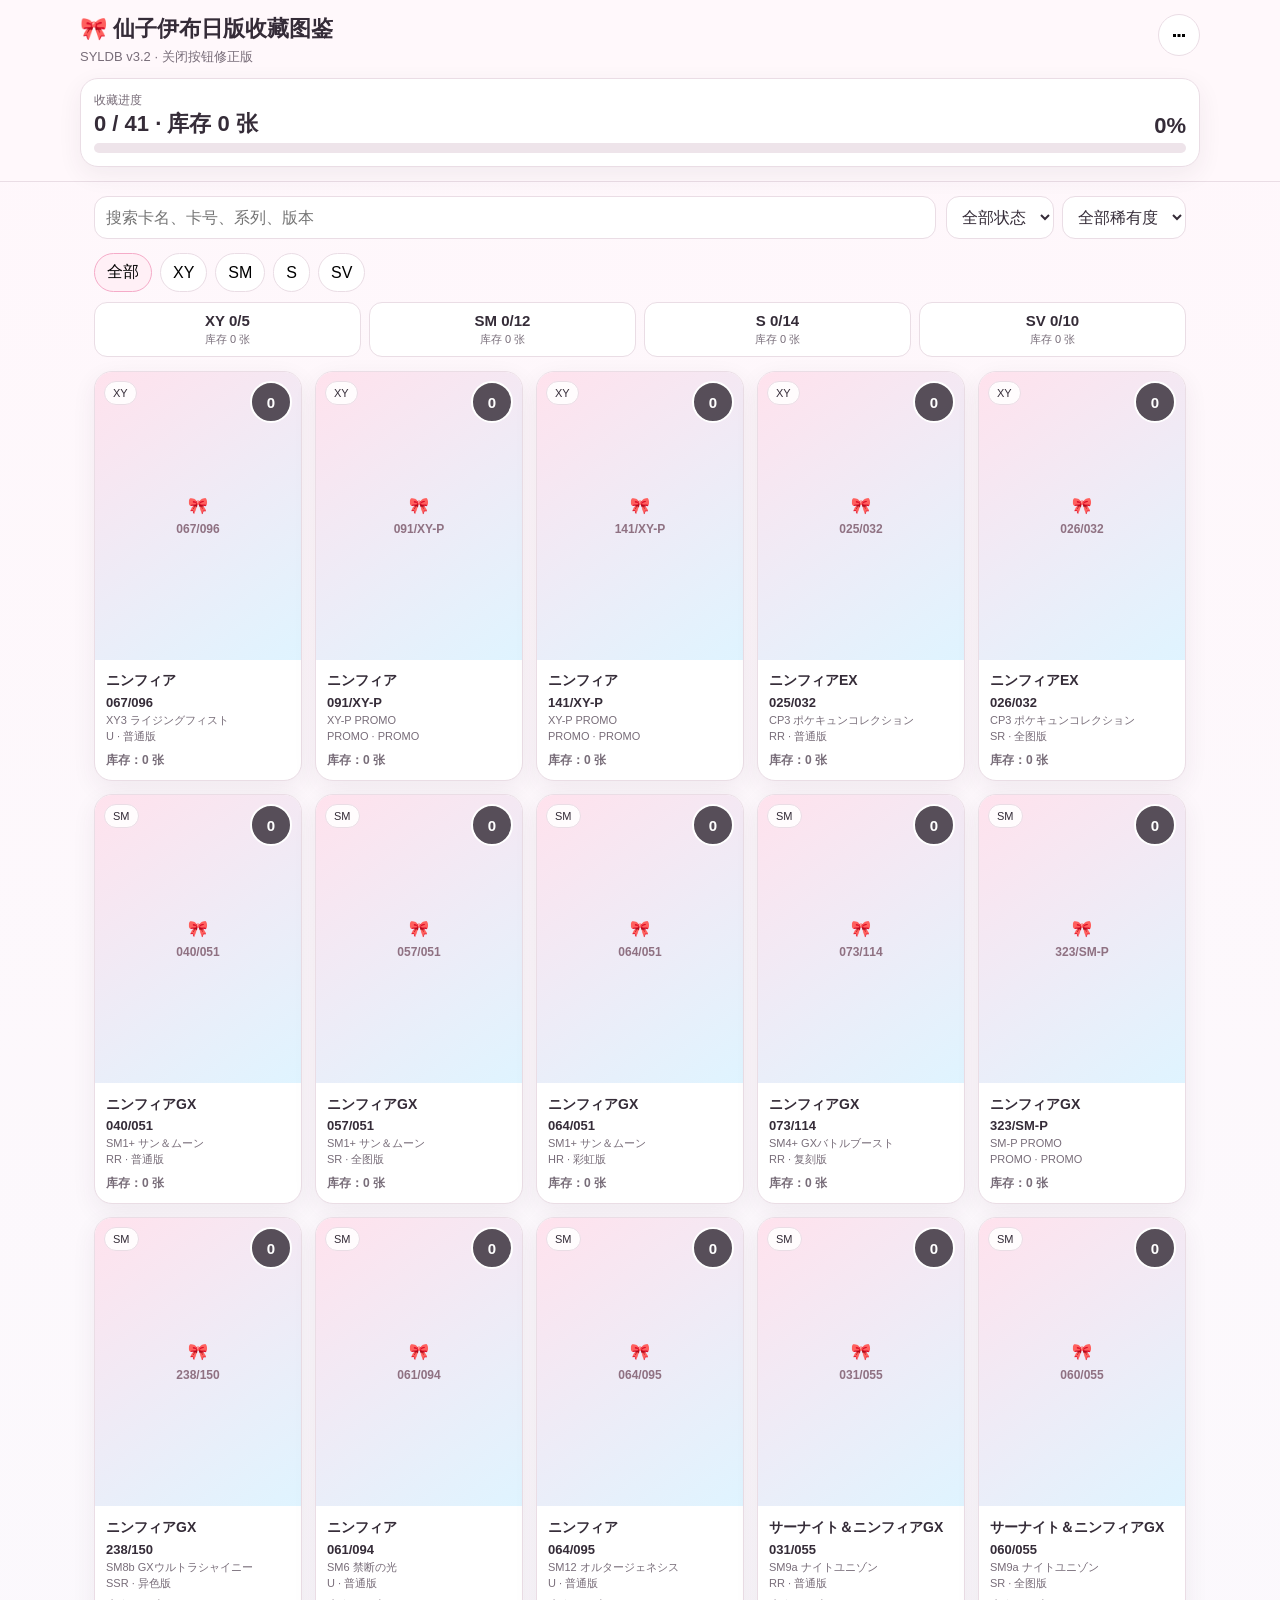
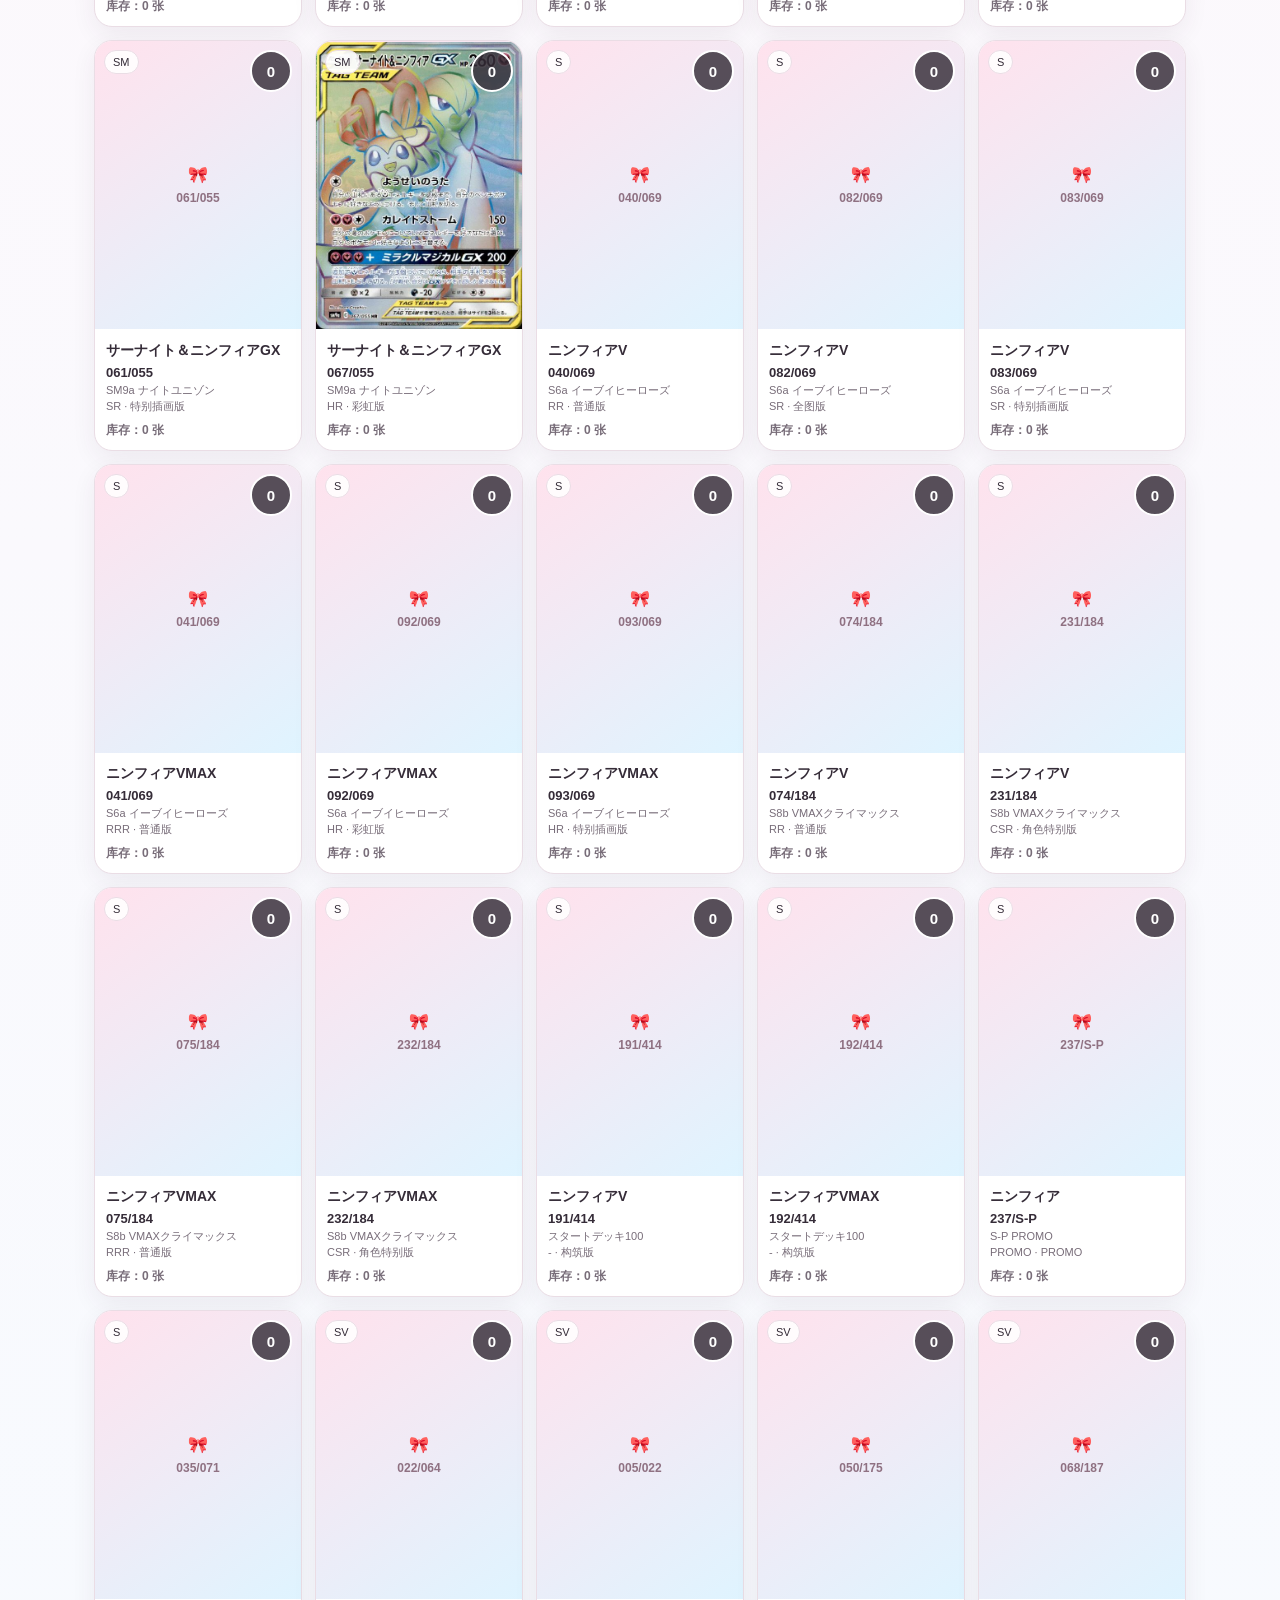
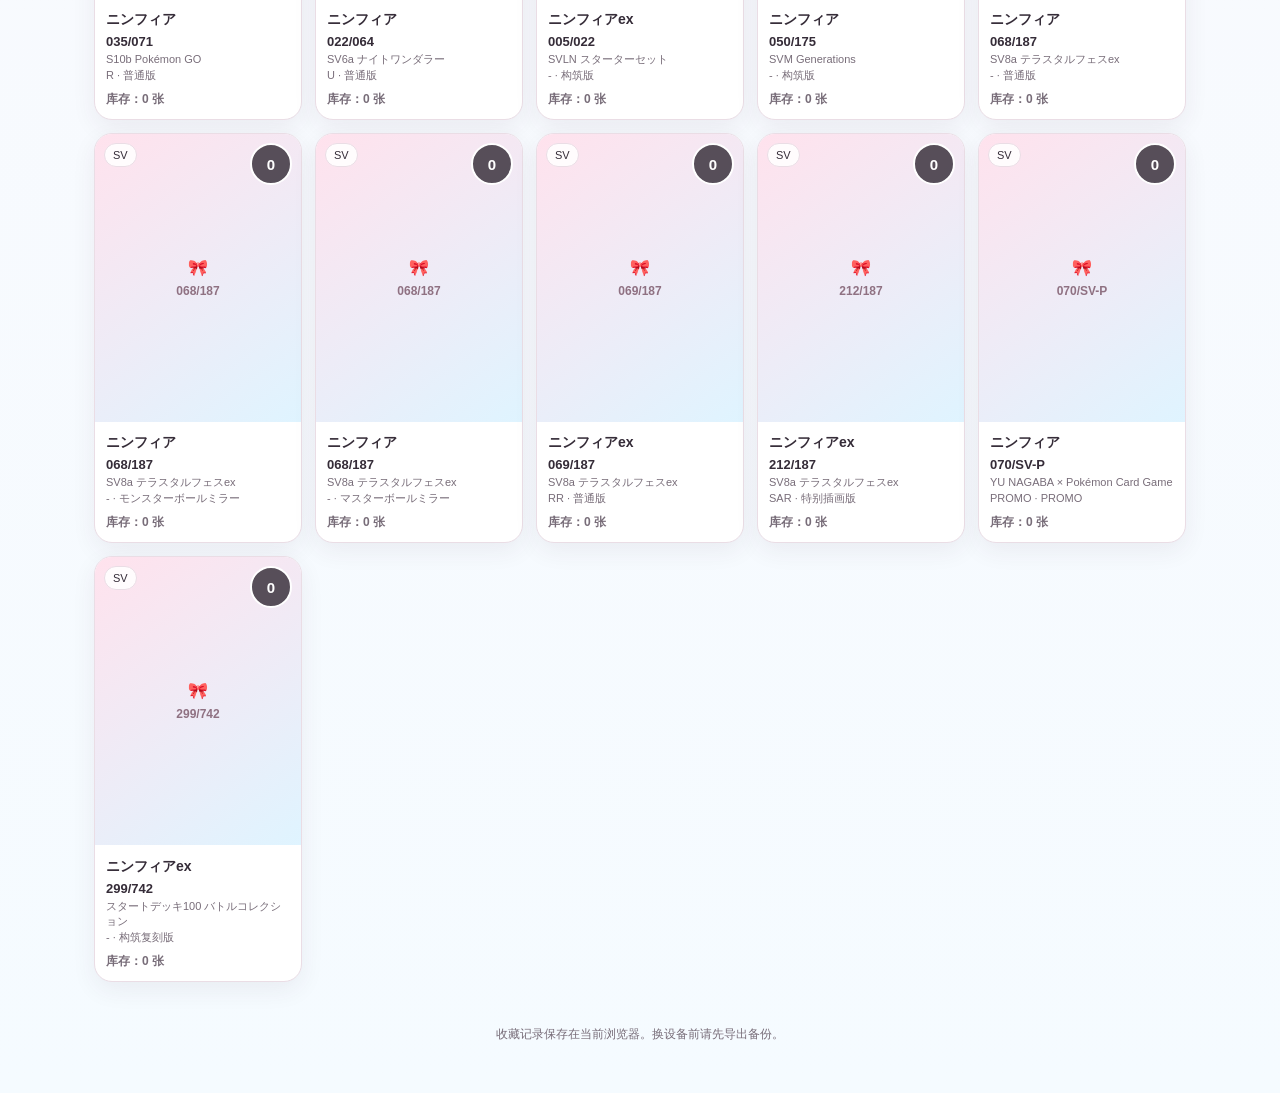
==== commit 46283eeb: "Add files via upload" ====
--- a/index.html
+++ b/index.html
@@ -7,7 +7,7 @@
 <meta name="apple-mobile-web-app-capable" content="yes">
 <meta name="apple-mobile-web-app-status-bar-style" content="default">
 <link rel="manifest" href="manifest.json">
-<link rel="stylesheet" href="style-v31.css?v=3101">
+<link rel="stylesheet" href="style-v32.css?v=3201">
 <title>仙子伊布日版收藏图鉴</title>
 </head>
 <body>
@@ -15,7 +15,7 @@
   <div class="title-row">
     <div>
       <h1>🎀 仙子伊布日版收藏图鉴</h1>
-      <p>SYLDB v3.1 · 悬浮卡片版</p>
+      <p>SYLDB v3.2 · 关闭按钮修正版</p>
     </div>
     <button id="menuBtn" class="icon-btn" aria-label="更多">⋯</button>
   </div>
@@ -88,6 +88,6 @@
 </div>
 
 <footer>收藏记录保存在当前浏览器。换设备前请先导出备份。</footer>
-<script src="app-v31.js?v=3101"></script>
+<script src="app-v32.js?v=3201"></script>
 </body>
 </html>
--- a/style-v32.css
+++ b/style-v32.css
@@ -0,0 +1,184 @@
+
+:root{
+  --pink:#f5abc8;--pink-soft:#fff0f6;--blue:#8fd0ec;--ink:#352c38;
+  --muted:#786d79;--line:#eadde5;--bg:#fff8fb;--ok:#3ca66a;--danger:#c94f65;
+}
+*{box-sizing:border-box}
+html,body{margin:0;min-height:100%;font-family:-apple-system,BlinkMacSystemFont,"Segoe UI","Noto Sans SC","Hiragino Sans",sans-serif;background:linear-gradient(180deg,#fff7fb,#f5fbff);color:var(--ink)}
+button,input,select,label{font:inherit}
+.app-header{position:sticky;top:0;z-index:20;padding:14px;background:rgba(255,248,251,.92);backdrop-filter:blur(16px);border-bottom:1px solid var(--line)}
+.title-row{display:flex;justify-content:space-between;align-items:flex-start;gap:10px;max-width:1120px;margin:auto}
+h1{font-size:22px;margin:0}.title-row p{margin:4px 0 0;font-size:13px;color:var(--muted)}
+.icon-btn{width:42px;height:42px;border-radius:50%;border:1px solid var(--line);background:white;font-size:24px}
+.summary-card{max-width:1120px;margin:12px auto 0;background:white;border:1px solid var(--line);border-radius:18px;padding:13px;display:grid;grid-template-columns:1fr auto;gap:4px 14px;box-shadow:0 8px 24px rgba(74,45,66,.07)}
+.summary-label{font-size:12px;color:var(--muted)}.summary-number{font-size:22px;font-weight:800}.summary-percent{font-size:22px;font-weight:800;align-self:end}
+.progress{grid-column:1/-1;height:10px;background:#eee4ea;border-radius:999px;overflow:hidden}.progress div{height:100%;width:0;background:linear-gradient(90deg,var(--pink),var(--blue));transition:.25s}
+main{max-width:1120px;margin:auto;padding:14px}
+.controls{display:grid;grid-template-columns:1fr auto;gap:10px;margin-bottom:12px}
+.controls input,.controls select{border:1px solid var(--line);background:white;border-radius:13px;padding:11px;color:var(--ink)}
+.filter-row{display:flex;gap:8px}
+.era-tabs{display:flex;gap:8px;overflow:auto;padding:2px 0 10px}
+.era-tab{border:1px solid var(--line);background:white;border-radius:999px;padding:8px 12px;white-space:nowrap}.era-tab.active{background:var(--pink-soft);border-color:var(--pink)}
+.era-stats{display:grid;grid-template-columns:repeat(4,1fr);gap:8px;margin:0 0 14px}
+.stat-box{background:white;border:1px solid var(--line);border-radius:13px;padding:9px;text-align:center}.stat-box b{display:block;font-size:15px}.stat-box span{font-size:11px;color:var(--muted)}
+.card-grid{display:grid;grid-template-columns:repeat(auto-fill,minmax(185px,1fr));gap:13px}
+.card{background:white;border:1px solid var(--line);border-radius:18px;overflow:hidden;box-shadow:0 8px 24px rgba(76,45,68,.07);position:relative;cursor:pointer}
+.card.owned{outline:3px solid rgba(60,166,106,.45)}
+.card-visual{aspect-ratio:2.5/3.5;background:linear-gradient(145deg,#ffe2ed,#dff4ff);display:grid;place-items:center;position:relative;overflow:hidden}
+.card-visual img{width:100%;height:100%;object-fit:contain}
+.card-placeholder{text-align:center;padding:12px;font-weight:800;color:#8f7182}.card-placeholder small{display:block;margin-top:7px;font-size:12px;font-weight:600}
+.era-badge{position:absolute;top:9px;left:9px;padding:5px 8px;background:rgba(255,255,255,.9);border:1px solid var(--line);border-radius:999px;font-size:11px}
+.owned-toggle{position:absolute;top:9px;right:9px;width:42px;height:42px;border-radius:50%;border:2px solid white;background:rgba(53,44,56,.82);color:white;font-size:22px;z-index:2}.owned .owned-toggle{background:var(--ok)}
+.card-body{padding:11px}.card-name{font-size:14px;font-weight:800;line-height:1.35}.card-number{font-size:13px;font-weight:700;margin-top:5px}.card-meta{font-size:11px;color:var(--muted);line-height:1.45;margin-top:3px}
+.empty-state{text-align:center;color:var(--muted);padding:45px 10px}
+.sheet,.modal{position:fixed;inset:0;background:rgba(42,31,42,.36);z-index:50;display:grid;place-items:end center;padding:14px}
+.sheet-panel,.modal-panel{width:min(520px,100%);background:white;border-radius:22px;padding:18px;box-shadow:0 20px 50px rgba(0,0,0,.2)}
+.sheet-panel h2{margin-top:0}.sheet-panel button,.sheet-action{display:block;width:100%;border:1px solid var(--line);background:white;border-radius:13px;padding:12px;margin-top:9px;text-align:center;cursor:pointer}.sheet-panel .danger{color:var(--danger)}.sheet-panel .secondary{background:#f7f3f5}
+.modal{place-items:center}.modal-panel{position:relative;max-height:90vh;overflow:auto}.modal-close{position:absolute;right:12px;top:12px;width:38px;height:38px;border-radius:50%;border:0;background:rgba(255,255,255,.9);font-size:25px}
+.modal-visual{height:310px;border-radius:16px;background:linear-gradient(145deg,#ffe2ed,#dff4ff);display:grid;place-items:center;overflow:hidden;font-size:55px}.modal-visual img{width:100%;height:100%;object-fit:contain}
+.modal-panel h2{margin-bottom:4px}.modal-number{font-weight:800}.modal-panel dl{display:grid;grid-template-columns:auto 1fr;gap:8px 14px;font-size:14px}.modal-panel dt{color:var(--muted)}.modal-panel dd{margin:0}
+.owned-action{width:100%;border:0;border-radius:13px;padding:12px;background:var(--ink);color:white;font-weight:800}.owned-action.is-owned{background:var(--ok)}
+#modalSource{display:block;text-align:center;margin-top:12px;color:#267a9f;text-decoration:none}
+footer{text-align:center;padding:30px 15px 50px;color:var(--muted);font-size:12px}
+[hidden]{display:none!important}
+@media(max-width:720px){
+  .controls{grid-template-columns:1fr}.filter-row{display:grid;grid-template-columns:1fr 1fr}
+  .era-stats{grid-template-columns:repeat(2,1fr)}
+  .card-grid{grid-template-columns:repeat(2,minmax(0,1fr));gap:10px}
+  .card-body{padding:9px}.card-name{font-size:13px}
+}
+
+/* V2.2 hard safety rules: prevent any remote image from expanding the page. */
+img{display:block;max-width:100%;height:auto}
+.card-grid>.card{min-width:0}
+.card-visual{width:100%;height:auto;min-height:0;contain:layout paint;isolation:isolate}
+.card-visual>img{
+  position:absolute!important;
+  inset:0!important;
+  width:100%!important;
+  height:100%!important;
+  max-width:100%!important;
+  max-height:100%!important;
+  object-fit:contain!important;
+  object-position:center!important;
+  margin:0!important;
+}
+.card-placeholder{position:relative;z-index:0}
+.modal-visual>img{
+  width:100%!important;
+  height:100%!important;
+  max-width:100%!important;
+  max-height:100%!important;
+  object-fit:contain!important;
+}
+
+.modal-panel{width:min(560px,96vw)}
+.modal-visual{height:min(72vh,760px)!important;min-height:420px;background:#f7f3f6!important;padding:14px}
+.modal-visual>img{position:static!important;width:100%!important;height:100%!important;max-width:100%!important;max-height:100%!important;object-fit:contain!important;object-position:center!important;border-radius:12px}
+.open-original{display:block;text-align:center;margin:10px 0 14px;text-decoration:none;color:#267a9f;font-size:14px}
+.inventory-panel{margin-top:16px;border:1px solid var(--line);background:#fff8fb;border-radius:16px;padding:14px}
+.inventory-title{text-align:center;font-size:13px;color:var(--muted);margin-bottom:10px}
+.inventory-controls{display:grid;grid-template-columns:54px 1fr 54px;align-items:center;gap:12px}
+.stock-btn{width:54px;height:54px;border-radius:50%;border:1px solid var(--line);background:white;font-size:28px;color:var(--ink)}
+.stock-count{text-align:center;font-size:34px;font-weight:800}
+.card-stock{margin-top:7px;font-size:12px;font-weight:700;color:var(--ok)}
+.card-stock.zero{color:var(--muted)}
+.owned-toggle{font-size:15px!important;font-weight:800}
+@media(max-width:720px){.modal{padding:0;align-items:end}.modal-panel{width:100%;max-height:96vh;border-radius:24px 24px 0 0}.modal-visual{height:64vh!important;min-height:360px}}
+
+/* V3.1 floating card effect */
+.floating-stage{
+  perspective:1200px;
+  display:grid;
+  place-items:center;
+  padding:8px 0 14px;
+}
+.floating-card{
+  position:relative;
+  width:min(360px,78vw);
+  aspect-ratio:2.5/3.5;
+  transform-style:preserve-3d;
+  transition:transform .22s ease, filter .22s ease;
+  will-change:transform;
+  filter:drop-shadow(0 24px 28px rgba(57,35,53,.28));
+  border-radius:18px;
+}
+.floating-card.is-active{
+  transition:none;
+}
+.floating-card:hover{
+  filter:drop-shadow(0 30px 36px rgba(57,35,53,.38));
+}
+.floating-card .modal-visual{
+  width:100%;
+  height:100%!important;
+  min-height:0!important;
+  padding:0!important;
+  border-radius:18px;
+  overflow:hidden;
+  background:transparent!important;
+  backface-visibility:hidden;
+}
+.floating-card .modal-visual>img{
+  width:100%!important;
+  height:100%!important;
+  object-fit:contain!important;
+  border-radius:18px;
+}
+.card-glare{
+  position:absolute;
+  inset:0;
+  border-radius:18px;
+  pointer-events:none;
+  background:radial-gradient(circle at var(--gx,50%) var(--gy,50%),rgba(255,255,255,.42),rgba(255,255,255,.08) 22%,transparent 48%);
+  mix-blend-mode:screen;
+  opacity:.7;
+  transform:translateZ(18px);
+}
+.floating-card::after{
+  content:"";
+  position:absolute;
+  inset:8px;
+  border-radius:14px;
+  box-shadow:inset 0 0 28px rgba(255,255,255,.22);
+  pointer-events:none;
+  transform:translateZ(12px);
+}
+.modal-panel{
+  overflow:auto;
+}
+@media(max-width:720px){
+  .floating-card{width:min(340px,82vw)}
+}
+
+/* V3.2 close button fix */
+.modal-panel{
+  position:relative!important;
+  isolation:isolate;
+}
+.modal-close{
+  position:fixed!important;
+  top:max(14px,env(safe-area-inset-top))!important;
+  right:14px!important;
+  z-index:9999!important;
+  width:46px!important;
+  height:46px!important;
+  border-radius:50%!important;
+  border:1px solid rgba(0,0,0,.08)!important;
+  background:rgba(255,255,255,.96)!important;
+  color:#352c38!important;
+  box-shadow:0 8px 24px rgba(0,0,0,.18)!important;
+  display:grid!important;
+  place-items:center!important;
+  line-height:1!important;
+  cursor:pointer!important;
+  pointer-events:auto!important;
+  touch-action:manipulation;
+}
+.floating-stage,.floating-card,.card-glare{
+  z-index:1;
+}
+.modal-panel>*:not(.modal-close){
+  position:relative;
+  z-index:1;
+}
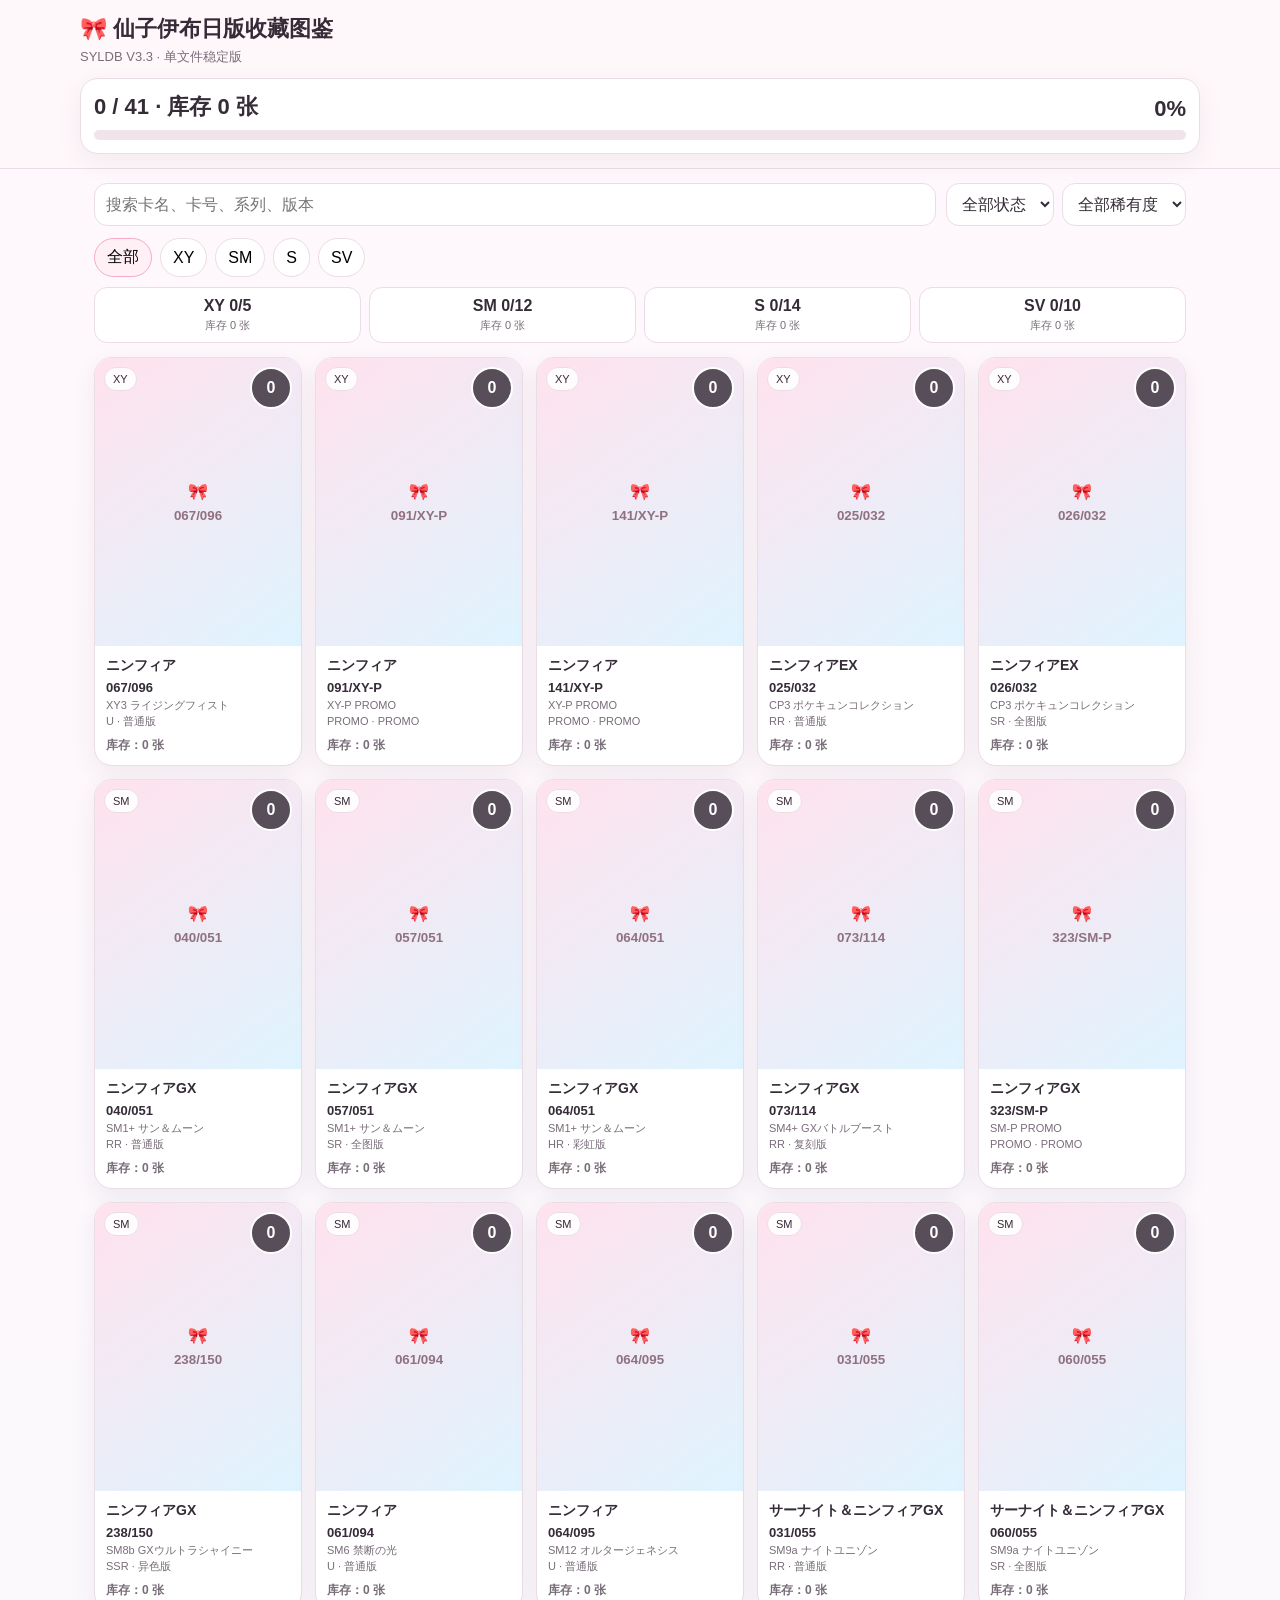
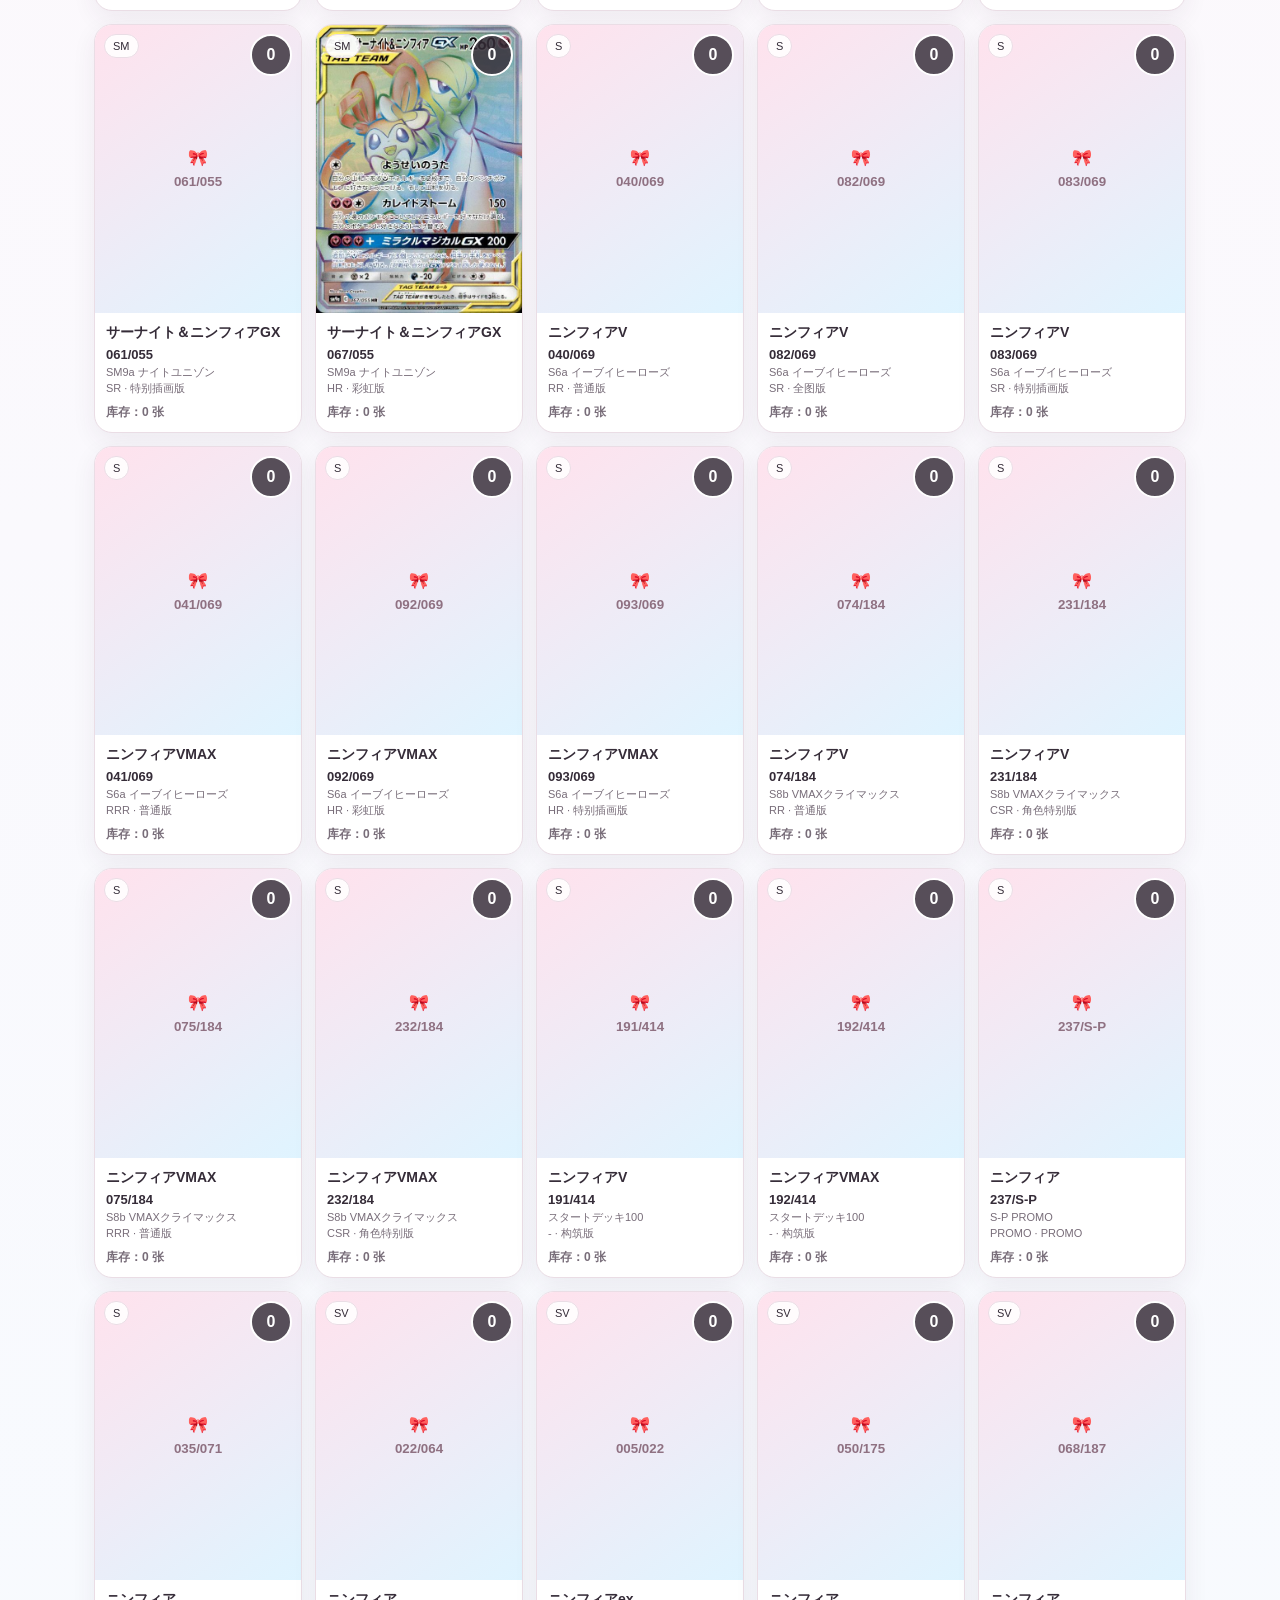
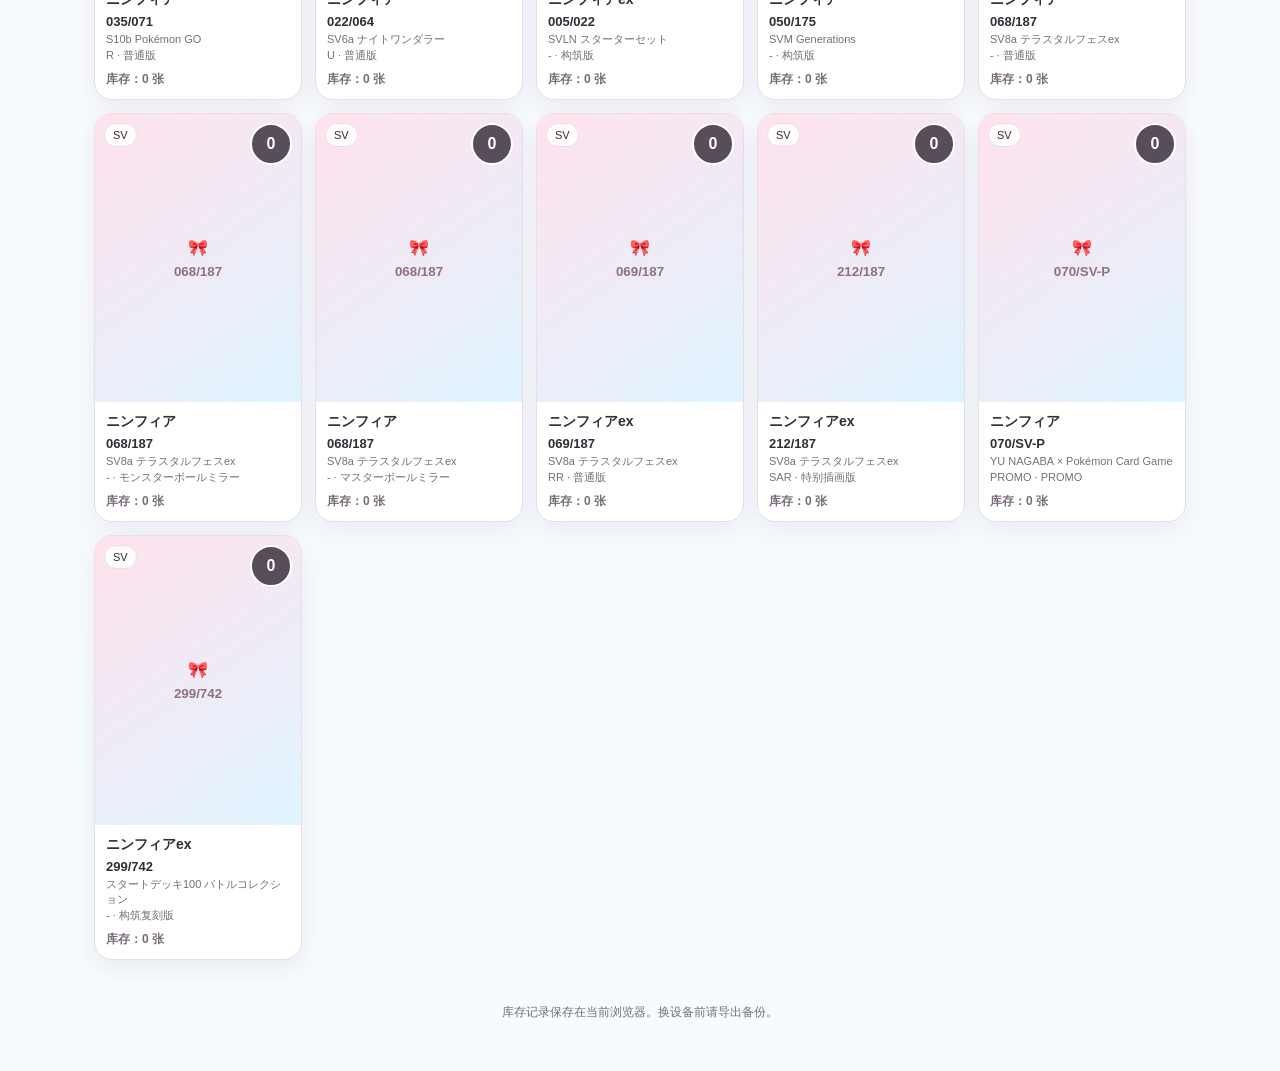
==== commit 108f747a: "Add files via upload" ====
--- a/index.html
+++ b/index.html
@@ -4,90 +4,85 @@
 <meta charset="utf-8">
 <meta name="viewport" content="width=device-width,initial-scale=1,viewport-fit=cover">
 <meta name="theme-color" content="#f5abc8">
-<meta name="apple-mobile-web-app-capable" content="yes">
-<meta name="apple-mobile-web-app-status-bar-style" content="default">
-<link rel="manifest" href="manifest.json">
-<link rel="stylesheet" href="style-v32.css?v=3201">
 <title>仙子伊布日版收藏图鉴</title>
+<style>
+:root{--pink:#f5abc8;--pink-soft:#fff0f6;--blue:#8fd0ec;--ink:#352c38;--muted:#786d79;--line:#eadde5;--bg:#fff8fb;--ok:#3ca66a}
+*{box-sizing:border-box}
+html,body{margin:0;min-height:100%;font-family:-apple-system,BlinkMacSystemFont,"Segoe UI","Noto Sans SC",sans-serif;background:linear-gradient(180deg,#fff7fb,#f5fbff);color:var(--ink)}
+button,input,select{font:inherit}
+header{position:sticky;top:0;z-index:20;padding:14px;background:rgba(255,248,251,.93);backdrop-filter:blur(16px);border-bottom:1px solid var(--line)}
+.wrap{max-width:1120px;margin:auto}
+h1{font-size:22px;margin:0} .sub{margin:4px 0;color:var(--muted);font-size:13px}
+.summary{margin-top:12px;background:white;border:1px solid var(--line);border-radius:18px;padding:13px;box-shadow:0 8px 24px rgba(74,45,66,.07)}
+.summary-top{display:flex;justify-content:space-between;align-items:end}
+#summaryCount{font-size:22px;font-weight:800} #summaryPercent{font-size:22px;font-weight:800}
+.progress{height:10px;background:#eee4ea;border-radius:999px;overflow:hidden;margin-top:8px} .progress div{height:100%;width:0;background:linear-gradient(90deg,var(--pink),var(--blue))}
+main{max-width:1120px;margin:auto;padding:14px}
+.controls{display:grid;grid-template-columns:1fr auto;gap:10px;margin-bottom:12px}
+.controls input,.controls select{border:1px solid var(--line);background:white;border-radius:13px;padding:11px;color:var(--ink)}
+.filters{display:flex;gap:8px}
+.tabs{display:flex;gap:8px;overflow:auto;padding-bottom:10px} .tab{border:1px solid var(--line);background:white;border-radius:999px;padding:8px 12px;white-space:nowrap} .tab.active{background:var(--pink-soft);border-color:var(--pink)}
+.stats{display:grid;grid-template-columns:repeat(4,1fr);gap:8px;margin-bottom:14px} .stat{background:white;border:1px solid var(--line);border-radius:13px;padding:9px;text-align:center} .stat b{display:block} .stat span{font-size:11px;color:var(--muted)}
+.grid{display:grid;grid-template-columns:repeat(auto-fill,minmax(185px,1fr));gap:13px}
+.card{background:white;border:1px solid var(--line);border-radius:18px;overflow:hidden;box-shadow:0 8px 24px rgba(76,45,68,.07);position:relative;cursor:pointer} .card.owned{outline:3px solid rgba(60,166,106,.45)}
+.visual{aspect-ratio:2.5/3.5;background:linear-gradient(145deg,#ffe2ed,#dff4ff);display:grid;place-items:center;position:relative;overflow:hidden}
+.visual img{position:absolute;inset:0;width:100%;height:100%;object-fit:contain}
+.placeholder{text-align:center;font-weight:800;color:#8f7182} .placeholder small{display:block;margin-top:7px}
+.badge{position:absolute;top:9px;left:9px;padding:5px 8px;background:rgba(255,255,255,.9);border:1px solid var(--line);border-radius:999px;font-size:11px;z-index:2}
+.stock-badge{position:absolute;top:9px;right:9px;width:42px;height:42px;border-radius:50%;border:2px solid white;background:rgba(53,44,56,.82);color:white;font-weight:800;z-index:3}
+.card.owned .stock-badge{background:var(--ok)}
+.body{padding:11px} .name{font-size:14px;font-weight:800} .number{font-size:13px;font-weight:700;margin-top:5px} .meta{font-size:11px;color:var(--muted);line-height:1.45;margin-top:3px} .stock-text{margin-top:7px;font-size:12px;font-weight:700;color:var(--ok)} .stock-text.zero{color:var(--muted)}
+.modal{position:fixed;inset:0;z-index:999;background:rgba(38,26,37,.52);display:grid;place-items:center;padding:16px}
+.modal[hidden]{display:none}
+.panel{position:relative;width:min(620px,96vw);max-height:94vh;overflow:auto;background:white;border-radius:24px;padding:18px;box-shadow:0 30px 80px rgba(0,0,0,.28)}
+.close{position:absolute;top:12px;right:12px;z-index:10000;width:46px;height:46px;border-radius:50%;border:1px solid rgba(0,0,0,.08);background:white;box-shadow:0 8px 24px rgba(0,0,0,.18);font-size:28px;line-height:1;display:grid;place-items:center;cursor:pointer}
+.stage{perspective:1200px;display:grid;place-items:center;padding:8px 0 14px}
+.float-card{position:relative;width:min(380px,78vw);aspect-ratio:2.5/3.5;transform-style:preserve-3d;transition:transform .2s ease;filter:drop-shadow(0 26px 32px rgba(57,35,53,.32));border-radius:18px}
+.float-card.active{transition:none}
+.float-card img{width:100%;height:100%;object-fit:contain;border-radius:18px;display:block}
+.glare{position:absolute;inset:0;border-radius:18px;pointer-events:none;background:radial-gradient(circle at var(--gx,50%) var(--gy,50%),rgba(255,255,255,.45),rgba(255,255,255,.08) 22%,transparent 48%);mix-blend-mode:screen;opacity:.75}
+.detail-title{margin:4px 0} .detail-number{font-weight:800}
+dl{display:grid;grid-template-columns:auto 1fr;gap:8px 14px;font-size:14px} dt{color:var(--muted)} dd{margin:0}
+.inventory{margin-top:16px;border:1px solid var(--line);background:#fff8fb;border-radius:16px;padding:14px}
+.inventory-label{text-align:center;font-size:13px;color:var(--muted);margin-bottom:10px}
+.inventory-controls{display:grid;grid-template-columns:54px 1fr 54px;align-items:center;gap:12px}
+.stock-btn{width:54px;height:54px;border-radius:50%;border:1px solid var(--line);background:white;font-size:28px} #modalStock{text-align:center;font-size:34px;font-weight:800}
+footer{text-align:center;padding:30px 15px 50px;color:var(--muted);font-size:12px}
+@media(max-width:720px){.controls{grid-template-columns:1fr}.filters{display:grid;grid-template-columns:1fr 1fr}.stats{grid-template-columns:repeat(2,1fr)}.grid{grid-template-columns:repeat(2,minmax(0,1fr));gap:10px}.modal{padding:0;align-items:end}.panel{width:100%;max-height:97vh;border-radius:24px 24px 0 0}.float-card{width:min(360px,82vw)}}
+</style>
 </head>
 <body>
-<header class="app-header">
-  <div class="title-row">
-    <div>
-      <h1>🎀 仙子伊布日版收藏图鉴</h1>
-      <p>SYLDB v3.2 · 关闭按钮修正版</p>
-    </div>
-    <button id="menuBtn" class="icon-btn" aria-label="更多">⋯</button>
-  </div>
-  <div class="summary-card">
-    <div>
-      <div class="summary-label">收藏进度</div>
-      <div id="summaryCount" class="summary-number">0 / 0</div>
-    </div>
-    <div id="summaryPercent" class="summary-percent">0%</div>
-    <div class="progress"><div id="progressBar"></div></div>
-  </div>
-</header>
-
+<header><div class="wrap">
+<h1>🎀 仙子伊布日版收藏图鉴</h1><div class="sub">SYLDB V3.3 · 单文件稳定版</div>
+<div class="summary"><div class="summary-top"><div id="summaryCount">0 / 0</div><div id="summaryPercent">0%</div></div><div class="progress"><div id="bar"></div></div></div>
+</div></header>
 <main>
-  <section class="controls">
-    <input id="searchInput" type="search" placeholder="搜索卡名、卡号、系列、版本">
-    <div class="filter-row">
-      <select id="statusFilter">
-        <option value="all">全部状态</option>
-        <option value="owned">已收集</option>
-        <option value="missing">未收集</option>
-      </select>
-      <select id="rarityFilter">
-        <option value="all">全部稀有度</option>
-      </select>
-    </div>
-  </section>
-
-  <nav id="eraTabs" class="era-tabs"></nav>
-
-  <section id="eraStats" class="era-stats"></section>
-
-  <section id="cardGrid" class="card-grid"></section>
-  <div id="emptyState" class="empty-state" hidden>没有符合条件的卡。</div>
+<div class="controls"><input id="search" placeholder="搜索卡名、卡号、系列、版本"><div class="filters"><select id="status"><option value="all">全部状态</option><option value="owned">有库存</option><option value="missing">无库存</option></select><select id="rarity"><option value="all">全部稀有度</option></select></div></div>
+<div id="tabs" class="tabs"></div><div id="stats" class="stats"></div><section id="grid" class="grid"></section>
 </main>
-
-<div id="menuSheet" class="sheet" hidden>
-  <div class="sheet-panel">
-    <h2>数据管理</h2>
-    <button id="exportBtn">导出收藏备份</button>
-    <label class="sheet-action">导入收藏备份<input id="importFile" type="file" accept=".json" hidden></label>
-    <button id="migrateBtn">迁移旧版收藏记录</button>
-    <button id="resetBtn" class="danger">清空收藏状态</button>
-    <button id="closeMenuBtn" class="secondary">关闭</button>
-  </div>
-</div>
-
-<div id="detailModal" class="modal" hidden>
-  <div class="modal-panel">
-    <button id="closeModalBtn" class="modal-close">×</button>
-    <div class="floating-stage">
-  <div id="floatingCard" class="floating-card">
-    <div id="modalVisual" class="modal-visual"></div>
-    <div class="card-glare"></div>
-  </div>
-</div>
-
-    <h2 id="modalName"></h2>
-    <div id="modalNumber" class="modal-number"></div>
-    <dl id="modalMeta"></dl>
-    <div class="inventory-panel">
-<div class="inventory-title">当前库存</div>
-<div class="inventory-controls">
-<button id="minusStockBtn" class="stock-btn">−</button>
-<div id="modalStockCount" class="stock-count">0</div>
-<button id="plusStockBtn" class="stock-btn">＋</button>
+<div id="modal" class="modal" hidden>
+<div class="panel" id="panel">
+<button id="closeBtn" class="close" type="button" aria-label="关闭">×</button>
+<div class="stage"><div id="floatCard" class="float-card"><img id="modalImg"><div class="glare"></div></div></div>
+<h2 id="modalName" class="detail-title"></h2><div id="modalNumber" class="detail-number"></div><dl id="meta"></dl>
+<div class="inventory"><div class="inventory-label">当前库存</div><div class="inventory-controls"><button id="minus" class="stock-btn">−</button><div id="modalStock">0</div><button id="plus" class="stock-btn">＋</button></div></div>
 </div></div>
-    <a id="modalSource" target="_blank" rel="noopener" hidden>查看资料来源</a>
-  </div>
-</div>
-
-<footer>收藏记录保存在当前浏览器。换设备前请先导出备份。</footer>
-<script src="app-v32.js?v=3201"></script>
-</body>
-</html>+<footer>库存记录保存在当前浏览器。换设备前请导出备份。</footer>
+<script>
+const CARDS=[{"id": "SYL-0001", "era": "XY", "name_ja": "ニンフィア", "card_number": "067/096", "set_name": "XY3 ライジングフィスト", "rarity": "U", "variant": "普通版", "is_promo": "否", "is_pokeball_mirror": "否", "is_masterball_mirror": "否", "is_first_edition_split": "否", "source_url": "https://www.pokemon-card.com/card-search/details.php/card/30442", "owned": false, "notes": "", "image_url": "https://www.pokemon-card.com/assets/images/card_images/large/XY3/030442_P_NINFIA.jpg", "release_date": ""}, {"id": "SYL-0002", "era": "XY", "name_ja": "ニンフィア", "card_number": "091/XY-P", "set_name": "XY-P PROMO", "rarity": "PROMO", "variant": "PROMO", "is_promo": "是", "is_pokeball_mirror": "否", "is_masterball_mirror": "否", "is_first_edition_split": "否", "source_url": "", "owned": false, "notes": "", "image_url": "https://www.pokemon-card.com/assets/images/card_images/large/XYP/030656_P_NINFIA.jpg", "release_date": ""}, {"id": "SYL-0003", "era": "XY", "name_ja": "ニンフィア", "card_number": "141/XY-P", "set_name": "XY-P PROMO", "rarity": "PROMO", "variant": "PROMO", "is_promo": "是", "is_pokeball_mirror": "否", "is_masterball_mirror": "否", "is_first_edition_split": "否", "source_url": "", "owned": false, "notes": "", "image_url": "https://www.pokemon-card.com/assets/images/card_images/large/XYP/031088_P_NINFIA.jpg", "release_date": ""}, {"id": "SYL-0006", "era": "XY", "name_ja": "ニンフィアEX", "card_number": "025/032", "set_name": "CP3 ポケキュンコレクション", "rarity": "RR", "variant": "普通版", "is_promo": "否", "is_pokeball_mirror": "否", "is_masterball_mirror": "否", "is_first_edition_split": "否", "source_url": "", "owned": false, "notes": "", "image_url": "https://www.pokemon-card.com/assets/images/card_images/large/CP3/031625_P_NINFIAEX.jpg", "release_date": ""}, {"id": "SYL-0007", "era": "XY", "name_ja": "ニンフィアEX", "card_number": "026/032", "set_name": "CP3 ポケキュンコレクション", "rarity": "SR", "variant": "全图版", "is_promo": "否", "is_pokeball_mirror": "否", "is_masterball_mirror": "否", "is_first_edition_split": "否", "source_url": "", "owned": false, "notes": "", "image_url": "https://www.pokemon-card.com/assets/images/card_images/large/CP3/031626_P_NINFIAEX.jpg", "release_date": ""}, {"id": "SYL-0008", "era": "SM", "name_ja": "ニンフィアGX", "card_number": "040/051", "set_name": "SM1+ サン＆ムーン", "rarity": "RR", "variant": "普通版", "is_promo": "否", "is_pokeball_mirror": "否", "is_masterball_mirror": "否", "is_first_edition_split": "否", "source_url": "", "owned": false, "notes": "", "image_url": "https://www.pokemon-card.com/assets/images/card_images/large/SM1p/033269_P_NINFIAGX.jpg", "release_date": ""}, {"id": "SYL-0009", "era": "SM", "name_ja": "ニンフィアGX", "card_number": "057/051", "set_name": "SM1+ サン＆ムーン", "rarity": "SR", "variant": "全图版", "is_promo": "否", "is_pokeball_mirror": "否", "is_masterball_mirror": "否", "is_first_edition_split": "否", "source_url": "", "owned": false, "notes": "", "image_url": "https://www.pokemon-card.com/assets/images/card_images/large/SM1p/035628_P_NINFIAGX.jpg", "release_date": ""}, {"id": "SYL-0010", "era": "SM", "name_ja": "ニンフィアGX", "card_number": "064/051", "set_name": "SM1+ サン＆ムーン", "rarity": "HR", "variant": "彩虹版", "is_promo": "否", "is_pokeball_mirror": "否", "is_masterball_mirror": "否", "is_first_edition_split": "否", "source_url": "", "owned": false, "notes": "", "image_url": "https://www.hareruya2.com/cdn/shop/products/gxhr064051sm1p-2-8750547.jpg?v=1784224094&width=1946", "release_date": ""}, {"id": "SYL-0011", "era": "SM", "name_ja": "ニンフィアGX", "card_number": "073/114", "set_name": "SM4+ GXバトルブースト", "rarity": "RR", "variant": "复刻版", "is_promo": "否", "is_pokeball_mirror": "否", "is_masterball_mirror": "否", "is_first_edition_split": "否", "source_url": "", "owned": false, "notes": "", "image_url": "https://www.pokemon-card.com/assets/images/card_images/large/SM4p/034301_P_NINFIAGX.jpg", "release_date": ""}, {"id": "SYL-0012", "era": "SM", "name_ja": "ニンフィアGX", "card_number": "323/SM-P", "set_name": "SM-P PROMO", "rarity": "PROMO", "variant": "PROMO", "is_promo": "是", "is_pokeball_mirror": "否", "is_masterball_mirror": "否", "is_first_edition_split": "否", "source_url": "", "owned": false, "notes": "", "image_url": "https://www.pokemon-card.com/assets/images/card_images/large/SMP/036432_P_NINFIAGX.jpg", "release_date": ""}, {"id": "SYL-0013", "era": "SM", "name_ja": "ニンフィアGX", "card_number": "238/150", "set_name": "SM8b GXウルトラシャイニー", "rarity": "SSR", "variant": "异色版", "is_promo": "否", "is_pokeball_mirror": "否", "is_masterball_mirror": "否", "is_first_edition_split": "否", "source_url": "", "owned": false, "notes": "", "image_url": "https://www.pokemon-card.com/assets/images/card_images/large/SM8b/036127_P_NINFIAGX.jpg", "release_date": ""}, {"id": "SYL-0014", "era": "SM", "name_ja": "ニンフィア", "card_number": "061/094", "set_name": "SM6 禁断の光", "rarity": "U", "variant": "普通版", "is_promo": "否", "is_pokeball_mirror": "否", "is_masterball_mirror": "否", "is_first_edition_split": "否", "source_url": "", "owned": false, "notes": "", "image_url": "https://www.pokemon-card.com/assets/images/card_images/large/SM6/034735_P_NINFIA.jpg", "release_date": ""}, {"id": "SYL-0015", "era": "SM", "name_ja": "ニンフィア", "card_number": "064/095", "set_name": "SM12 オルタージェネシス", "rarity": "U", "variant": "普通版", "is_promo": "否", "is_pokeball_mirror": "否", "is_masterball_mirror": "否", "is_first_edition_split": "否", "source_url": "", "owned": false, "notes": "", "image_url": "https://www.pokemon-card.com/assets/images/card_images/large/SM12/037128_P_NINFIA.jpg", "release_date": ""}, {"id": "SYL-0016", "era": "SM", "name_ja": "サーナイト＆ニンフィアGX", "card_number": "031/055", "set_name": "SM9a ナイトユニゾン", "rarity": "RR", "variant": "普通版", "is_promo": "否", "is_pokeball_mirror": "否", "is_masterball_mirror": "否", "is_first_edition_split": "否", "source_url": "https://www.pokemon-card.com/card-search/details.php/card/36176", "owned": false, "notes": "", "image_url": "https://www.pokemon-card.com/assets/images/card_images/large/SM9a/036176_P_SANAITONINFIAGX.jpg", "release_date": ""}, {"id": "SYL-0017", "era": "SM", "name_ja": "サーナイト＆ニンフィアGX", "card_number": "060/055", "set_name": "SM9a ナイトユニゾン", "rarity": "SR", "variant": "全图版", "is_promo": "否", "is_pokeball_mirror": "否", "is_masterball_mirror": "否", "is_first_edition_split": "否", "source_url": "", "owned": false, "notes": "", "image_url": "https://www.pokemon-card.com/assets/images/card_images/large/SM9a/036316_P_SANAITONINFIAGX.jpg", "release_date": ""}, {"id": "SYL-0018", "era": "SM", "name_ja": "サーナイト＆ニンフィアGX", "card_number": "061/055", "set_name": "SM9a ナイトユニゾン", "rarity": "SR", "variant": "特别插画版", "is_promo": "否", "is_pokeball_mirror": "否", "is_masterball_mirror": "否", "is_first_edition_split": "否", "source_url": "https://www.pokemon-card.com/card-search/details.php/card/36317", "owned": false, "notes": "", "image_url": "https://www.pokemon-card.com/assets/images/card_images/large/SM9a/036317_P_SANAITONINFIAGX.jpg", "release_date": ""}, {"id": "SYL-0019", "era": "SM", "name_ja": "サーナイト＆ニンフィアGX", "card_number": "067/055", "set_name": "SM9a ナイトユニゾン", "rarity": "HR", "variant": "彩虹版", "is_promo": "否", "is_pokeball_mirror": "否", "is_masterball_mirror": "否", "is_first_edition_split": "否", "source_url": "", "owned": false, "notes": "", "image_url": "[data-uri]", "release_date": ""}, {"id": "SYL-0020", "era": "S", "name_ja": "ニンフィアV", "card_number": "040/069", "set_name": "S6a イーブイヒーローズ", "rarity": "RR", "variant": "普通版", "is_promo": "否", "is_pokeball_mirror": "否", "is_masterball_mirror": "否", "is_first_edition_split": "否", "source_url": "", "owned": false, "notes": "", "image_url": "https://www.pokemon-card.com/assets/images/card_images/large/S6a/039624_P_NINFIAV.jpg", "release_date": ""}, {"id": "SYL-0021", "era": "S", "name_ja": "ニンフィアV", "card_number": "082/069", "set_name": "S6a イーブイヒーローズ", "rarity": "SR", "variant": "全图版", "is_promo": "否", "is_pokeball_mirror": "否", "is_masterball_mirror": "否", "is_first_edition_split": "否", "source_url": "", "owned": false, "notes": "", "image_url": "https://www.pokemon-card.com/assets/images/card_images/large/S6a/039894_P_NINFIAV.jpg", "release_date": ""}, {"id": "SYL-0022", "era": "S", "name_ja": "ニンフィアV", "card_number": "083/069", "set_name": "S6a イーブイヒーローズ", "rarity": "SR", "variant": "特别插画版", "is_promo": "否", "is_pokeball_mirror": "否", "is_masterball_mirror": "否", "is_first_edition_split": "否", "source_url": "", "owned": false, "notes": "", "image_url": "https://www.pokemon-card.com/assets/images/card_images/large/S6a/039895_P_NINFIAV.jpg", "release_date": ""}, {"id": "SYL-0023", "era": "S", "name_ja": "ニンフィアVMAX", "card_number": "041/069", "set_name": "S6a イーブイヒーローズ", "rarity": "RRR", "variant": "普通版", "is_promo": "否", "is_pokeball_mirror": "否", "is_masterball_mirror": "否", "is_first_edition_split": "否", "source_url": "", "owned": false, "notes": "", "image_url": "https://www.pokemon-card.com/assets/images/card_images/large/S6a/039625_P_NINFIAVMAX.jpg", "release_date": ""}, {"id": "SYL-0024", "era": "S", "name_ja": "ニンフィアVMAX", "card_number": "092/069", "set_name": "S6a イーブイヒーローズ", "rarity": "HR", "variant": "彩虹版", "is_promo": "否", "is_pokeball_mirror": "否", "is_masterball_mirror": "否", "is_first_edition_split": "否", "source_url": "", "owned": false, "notes": "", "image_url": "https://pokemon.fukufukutoreka.com/html/upload/save_image/0516142542_664598d651fcc.jpg", "release_date": ""}, {"id": "SYL-0025", "era": "S", "name_ja": "ニンフィアVMAX", "card_number": "093/069", "set_name": "S6a イーブイヒーローズ", "rarity": "HR", "variant": "特别插画版", "is_promo": "否", "is_pokeball_mirror": "否", "is_masterball_mirror": "否", "is_first_edition_split": "否", "source_url": "", "owned": false, "notes": "", "image_url": "https://pokemon.fukufukutoreka.com/html/upload/save_image/1002213453_66fd3ded5fd92.jpg", "release_date": ""}, {"id": "SYL-0026", "era": "S", "name_ja": "ニンフィアV", "card_number": "074/184", "set_name": "S8b VMAXクライマックス", "rarity": "RR", "variant": "普通版", "is_promo": "否", "is_pokeball_mirror": "否", "is_masterball_mirror": "否", "is_first_edition_split": "否", "source_url": "https://www.pokemon-card.com/card-search/details.php/card/40223", "owned": false, "notes": "", "image_url": "https://www.pokemon-card.com/assets/images/card_images/large/S8b/040223_P_NINFUIAV.jpg", "release_date": ""}, {"id": "SYL-0027", "era": "S", "name_ja": "ニンフィアV", "card_number": "231/184", "set_name": "S8b VMAXクライマックス", "rarity": "CSR", "variant": "角色特别版", "is_promo": "否", "is_pokeball_mirror": "否", "is_masterball_mirror": "否", "is_first_edition_split": "否", "source_url": "", "owned": false, "notes": "", "image_url": "https://www.pokemon-card.com/assets/images/card_images/large/S8b/041059_P_NINFUIAV.jpg", "release_date": ""}, {"id": "SYL-0028", "era": "S", "name_ja": "ニンフィアVMAX", "card_number": "075/184", "set_name": "S8b VMAXクライマックス", "rarity": "RRR", "variant": "普通版", "is_promo": "否", "is_pokeball_mirror": "否", "is_masterball_mirror": "否", "is_first_edition_split": "否", "source_url": "", "owned": false, "notes": "", "image_url": "https://www.pokemon-card.com/assets/images/card_images/large/S8b/040224_P_NINFUIAVMAX.jpg", "release_date": ""}, {"id": "SYL-0029", "era": "S", "name_ja": "ニンフィアVMAX", "card_number": "232/184", "set_name": "S8b VMAXクライマックス", "rarity": "CSR", "variant": "角色特别版", "is_promo": "否", "is_pokeball_mirror": "否", "is_masterball_mirror": "否", "is_first_edition_split": "否", "source_url": "", "owned": false, "notes": "", "image_url": "https://www.pokemon-card.com/assets/images/card_images/large/S8b/041060_P_NINFUIAVMAX.jpg", "release_date": ""}, {"id": "SYL-0030", "era": "S", "name_ja": "ニンフィアV", "card_number": "191/414", "set_name": "スタートデッキ100", "rarity": "-", "variant": "构筑版", "is_promo": "否", "is_pokeball_mirror": "否", "is_masterball_mirror": "否", "is_first_edition_split": "否", "source_url": "", "owned": false, "notes": "", "image_url": "https://www.pokemon-card.com/assets/images/card_images/large/SI/040672_P_NINFUIAV.jpg", "release_date": ""}, {"id": "SYL-0031", "era": "S", "name_ja": "ニンフィアVMAX", "card_number": "192/414", "set_name": "スタートデッキ100", "rarity": "-", "variant": "构筑版", "is_promo": "否", "is_pokeball_mirror": "否", "is_masterball_mirror": "否", "is_first_edition_split": "否", "source_url": "", "owned": false, "notes": "", "image_url": "https://www.pokemon-card.com/assets/images/card_images/large/SI/040398_P_NINFUIAVMAX.jpg", "release_date": ""}, {"id": "SYL-0032", "era": "S", "name_ja": "ニンフィア", "card_number": "237/S-P", "set_name": "S-P PROMO", "rarity": "PROMO", "variant": "PROMO", "is_promo": "是", "is_pokeball_mirror": "否", "is_masterball_mirror": "否", "is_first_edition_split": "否", "source_url": "", "owned": false, "notes": "", "image_url": "https://www.pokemon-card.com/assets/images/card_images/large/S-P/040148_P_NINFUIA.jpg", "release_date": ""}, {"id": "SYL-0033", "era": "S", "name_ja": "ニンフィア", "card_number": "035/071", "set_name": "S10b Pokémon GO", "rarity": "R", "variant": "普通版", "is_promo": "否", "is_pokeball_mirror": "否", "is_masterball_mirror": "否", "is_first_edition_split": "否", "source_url": "", "owned": false, "notes": "", "image_url": "https://www.pokemon-card.com/assets/images/card_images/large/S10b/041716_P_NINFUIA.jpg", "release_date": ""}, {"id": "SYL-0034", "era": "SV", "name_ja": "ニンフィア", "card_number": "022/064", "set_name": "SV6a ナイトワンダラー", "rarity": "U", "variant": "普通版", "is_promo": "否", "is_pokeball_mirror": "否", "is_masterball_mirror": "否", "is_first_edition_split": "否", "source_url": "", "owned": false, "notes": "", "image_url": "https://www.pokemon-card.com/assets/images/card_images/large/SV6a/045897_P_NINFUIA.jpg", "release_date": ""}, {"id": "SYL-0035", "era": "SV", "name_ja": "ニンフィアex", "card_number": "005/022", "set_name": "SVLN スターターセット", "rarity": "-", "variant": "构筑版", "is_promo": "否", "is_pokeball_mirror": "否", "is_masterball_mirror": "否", "is_first_edition_split": "否", "source_url": "https://www.pokemon-card.com/card-search/details.php/card/46210", "owned": false, "notes": "", "image_url": "https://www.pokemon-card.com/assets/images/card_images/large/SVLN/046210_P_NINFUIAEX.jpg", "release_date": ""}, {"id": "SYL-0036", "era": "SV", "name_ja": "ニンフィア", "card_number": "050/175", "set_name": "SVM Generations", "rarity": "-", "variant": "构筑版", "is_promo": "否", "is_pokeball_mirror": "否", "is_masterball_mirror": "否", "is_first_edition_split": "否", "source_url": "https://www.pokemon-card.com/card-search/details.php/card/46504", "owned": false, "notes": "", "image_url": "https://www.pokemon-card.com/assets/images/card_images/large/SVM/046504_P_NINFUIA.jpg", "release_date": ""}, {"id": "SYL-0037", "era": "SV", "name_ja": "ニンフィア", "card_number": "068/187", "set_name": "SV8a テラスタルフェスex", "rarity": "-", "variant": "普通版", "is_promo": "否", "is_pokeball_mirror": "否", "is_masterball_mirror": "否", "is_first_edition_split": "否", "source_url": "https://www.pokemon-card.com/card-search/details.php/card/46898", "owned": false, "notes": "", "image_url": "https://www.pokemon-card.com/assets/images/card_images/large/SV8a/046898_P_NINFUIA.jpg", "release_date": ""}, {"id": "SYL-0038", "era": "SV", "name_ja": "ニンフィア", "card_number": "068/187", "set_name": "SV8a テラスタルフェスex", "rarity": "-", "variant": "モンスターボールミラー", "is_promo": "否", "is_pokeball_mirror": "是", "is_masterball_mirror": "否", "is_first_edition_split": "否", "source_url": "", "owned": false, "notes": "", "image_url": "https://www.pokemon-card.com/assets/images/card_images/large/SV8a/046898_P_NINFUIA.jpg", "release_date": ""}, {"id": "SYL-0039", "era": "SV", "name_ja": "ニンフィア", "card_number": "068/187", "set_name": "SV8a テラスタルフェスex", "rarity": "-", "variant": "マスターボールミラー", "is_promo": "否", "is_pokeball_mirror": "否", "is_masterball_mirror": "是", "is_first_edition_split": "否", "source_url": "https://www.cardrush-pokemon.jp/product/61894", "owned": false, "notes": "", "image_url": "https://www.pokemon-card.com/assets/images/card_images/large/SV8a/046898_P_NINFUIA.jpg", "release_date": ""}, {"id": "SYL-0040", "era": "SV", "name_ja": "ニンフィアex", "card_number": "069/187", "set_name": "SV8a テラスタルフェスex", "rarity": "RR", "variant": "普通版", "is_promo": "否", "is_pokeball_mirror": "否", "is_masterball_mirror": "否", "is_first_edition_split": "否", "source_url": "", "owned": false, "notes": "", "image_url": "https://pokemon.fukufukutoreka.com/html/upload/save_image/046730_P_NINFUIAEX.jpg", "release_date": ""}, {"id": "SYL-0041", "era": "SV", "name_ja": "ニンフィアex", "card_number": "212/187", "set_name": "SV8a テラスタルフェスex", "rarity": "SAR", "variant": "特别插画版", "is_promo": "否", "is_pokeball_mirror": "否", "is_masterball_mirror": "否", "is_first_edition_split": "否", "source_url": "", "owned": false, "notes": "", "image_url": "https://www.pokemon-card.com/assets/images/card_images/large/SV8a/047133_P_NINFUIAEX.jpg", "release_date": ""}, {"id": "SYL-0042", "era": "SV", "name_ja": "ニンフィア", "card_number": "070/SV-P", "set_name": "YU NAGABA × Pokémon Card Game", "rarity": "PROMO", "variant": "PROMO", "is_promo": "是", "is_pokeball_mirror": "否", "is_masterball_mirror": "否", "is_first_edition_split": "否", "source_url": "https://www.pokemon-card.com/card-search/details.php/card/43699", "owned": false, "notes": "", "image_url": "https://www.pokemon-card.com/assets/images/card_images/large/SV-P/043699_P_NINFUIA.jpg", "release_date": ""}, {"id": "SYL-0043", "era": "SV", "name_ja": "ニンフィアex", "card_number": "299/742", "set_name": "スタートデッキ100 バトルコレクション", "rarity": "-", "variant": "构筑复刻版", "is_promo": "否", "is_pokeball_mirror": "否", "is_masterball_mirror": "否", "is_first_edition_split": "否", "source_url": "https://www.pokemon-card.com/card-search/details.php/card/49015", "owned": false, "notes": "", "image_url": "https://www.pokemon-card.com/assets/images/card_images/large/MC/049015_P_NINFUIAEX.jpg", "release_date": ""}];
+const STOCK_KEY='syldb-stock-v3';
+const stock=JSON.parse(localStorage.getItem(STOCK_KEY)||'{}');
+let activeEra='全部',selected=null;
+const $=s=>document.querySelector(s),qty=id=>Math.max(0,Number(stock[id]||0)),owned=c=>qty(c.id)>0,save=()=>localStorage.setItem(STOCK_KEY,JSON.stringify(stock));
+function esc(v){return String(v??'').replace(/[&<>"']/g,m=>({'&':'&amp;','<':'&lt;','>':'&gt;','"':'&quot;',"'":'&#39;'}[m]))}
+function init(){const rs=[...new Set(CARDS.map(c=>c.rarity).filter(Boolean))].sort();$('#rarity').innerHTML='<option value="all">全部稀有度</option>'+rs.map(r=>`<option>${esc(r)}</option>`).join('');bind();render()}
+function filtered(){const q=$('#search').value.trim().toLowerCase(),st=$('#status').value,ra=$('#rarity').value;return CARDS.filter(c=>{const h=`${c.name_ja} ${c.card_number} ${c.set_name} ${c.variant} ${c.rarity}`.toLowerCase();return(!q||h.includes(q))&&(activeEra==='全部'||c.era===activeEra)&&(st==='all'||(st==='owned'&&owned(c))||(st==='missing'&&!owned(c)))&&(ra==='all'||c.rarity===ra)})}
+function render(){const eras=['全部',...new Set(CARDS.map(c=>c.era))];$('#tabs').innerHTML=eras.map(e=>`<button class="tab ${e===activeEra?'active':''}" data-e="${e}">${e}</button>`).join('');document.querySelectorAll('.tab').forEach(b=>b.onclick=()=>{activeEra=b.dataset.e;render()});$('#stats').innerHTML=[...new Set(CARDS.map(c=>c.era))].map(e=>{const g=CARDS.filter(c=>c.era===e);return`<div class="stat"><b>${e} ${g.filter(owned).length}/${g.length}</b><span>库存 ${g.reduce((s,c)=>s+qty(c.id),0)} 张</span></div>`}).join('');const arr=filtered();$('#grid').innerHTML=arr.map(c=>`<article class="card ${owned(c)?'owned':''}" data-id="${c.id}"><div class="visual">${c.image_url?`<img loading="lazy" src="${esc(c.image_url)}" onload="this.nextElementSibling.hidden=true" onerror="this.remove()">`:''}<div class="placeholder">🎀<small>${esc(c.card_number)}</small></div><span class="badge">${esc(c.era)}</span><button class="stock-badge" data-plus="${c.id}">${qty(c.id)}</button></div><div class="body"><div class="name">${esc(c.name_ja)}</div><div class="number">${esc(c.card_number)}</div><div class="meta">${esc(c.set_name)}<br>${esc(c.rarity||'—')} · ${esc(c.variant||'普通版')}</div><div class="stock-text ${qty(c.id)===0?'zero':''}">库存：${qty(c.id)} 张</div></div></article>`).join('');document.querySelectorAll('[data-plus]').forEach(b=>b.onclick=e=>{e.stopPropagation();change(b.dataset.plus,1)});document.querySelectorAll('.card').forEach(c=>c.onclick=()=>openCard(c.dataset.id));const kinds=CARDS.filter(owned).length,total=CARDS.length,all=CARDS.reduce((s,c)=>s+qty(c.id),0),p=total?Math.round(kinds/total*100):0;$('#summaryCount').textContent=`${kinds} / ${total} · 库存 ${all} 张`;$('#summaryPercent').textContent=p+'%';$('#bar').style.width=p+'%'}
+function change(id,d){stock[id]=Math.max(0,qty(id)+d);if(!stock[id])delete stock[id];save();render();if(selected&&selected.id===id)$('#modalStock').textContent=qty(id)}
+function openCard(id){selected=CARDS.find(c=>c.id===id);$('#modalImg').src=selected.image_url;$('#modalName').textContent=selected.name_ja;$('#modalNumber').textContent=selected.card_number;$('#meta').innerHTML=[['时代',selected.era],['系列',selected.set_name],['稀有度',selected.rarity||'—'],['版本',selected.variant||'普通版'],['数据库ID',selected.id]].map(([k,v])=>`<dt>${k}</dt><dd>${esc(v)}</dd>`).join('');$('#modalStock').textContent=qty(id);$('#modal').hidden=false;requestAnimationFrame(bindTilt)}
+function closeModal(e){if(e){e.preventDefault();e.stopPropagation()}$('#modal').hidden=true;selected=null}
+function bindTilt(){const c=$('#floatCard');const reset=()=>{c.classList.remove('active');c.style.transform='rotateX(0) rotateY(0) translateZ(0)';c.style.setProperty('--gx','50%');c.style.setProperty('--gy','50%')};const move=(x,y)=>{const r=c.getBoundingClientRect(),px=Math.max(0,Math.min(1,(x-r.left)/r.width)),py=Math.max(0,Math.min(1,(y-r.top)/r.height));c.classList.add('active');c.style.transform=`rotateX(${(.5-py)*18}deg) rotateY(${(px-.5)*18}deg) translateZ(20px) scale(1.015)`;c.style.setProperty('--gx',px*100+'%');c.style.setProperty('--gy',py*100+'%')};c.onmousemove=e=>move(e.clientX,e.clientY);c.onmouseleave=reset;c.ontouchmove=e=>e.touches[0]&&move(e.touches[0].clientX,e.touches[0].clientY);c.ontouchend=reset}
+function bind(){$('#search').oninput=render;$('#status').onchange=render;$('#rarity').onchange=render;$('#plus').onclick=()=>change(selected.id,1);$('#minus').onclick=()=>change(selected.id,-1);$('#closeBtn').addEventListener('click',closeModal,true);$('#closeBtn').addEventListener('touchend',closeModal,true);$('#modal').onclick=e=>{if(e.target.id==='modal')closeModal(e)};$('#panel').onclick=e=>e.stopPropagation()}
+init();
+</script>
+</body></html>
